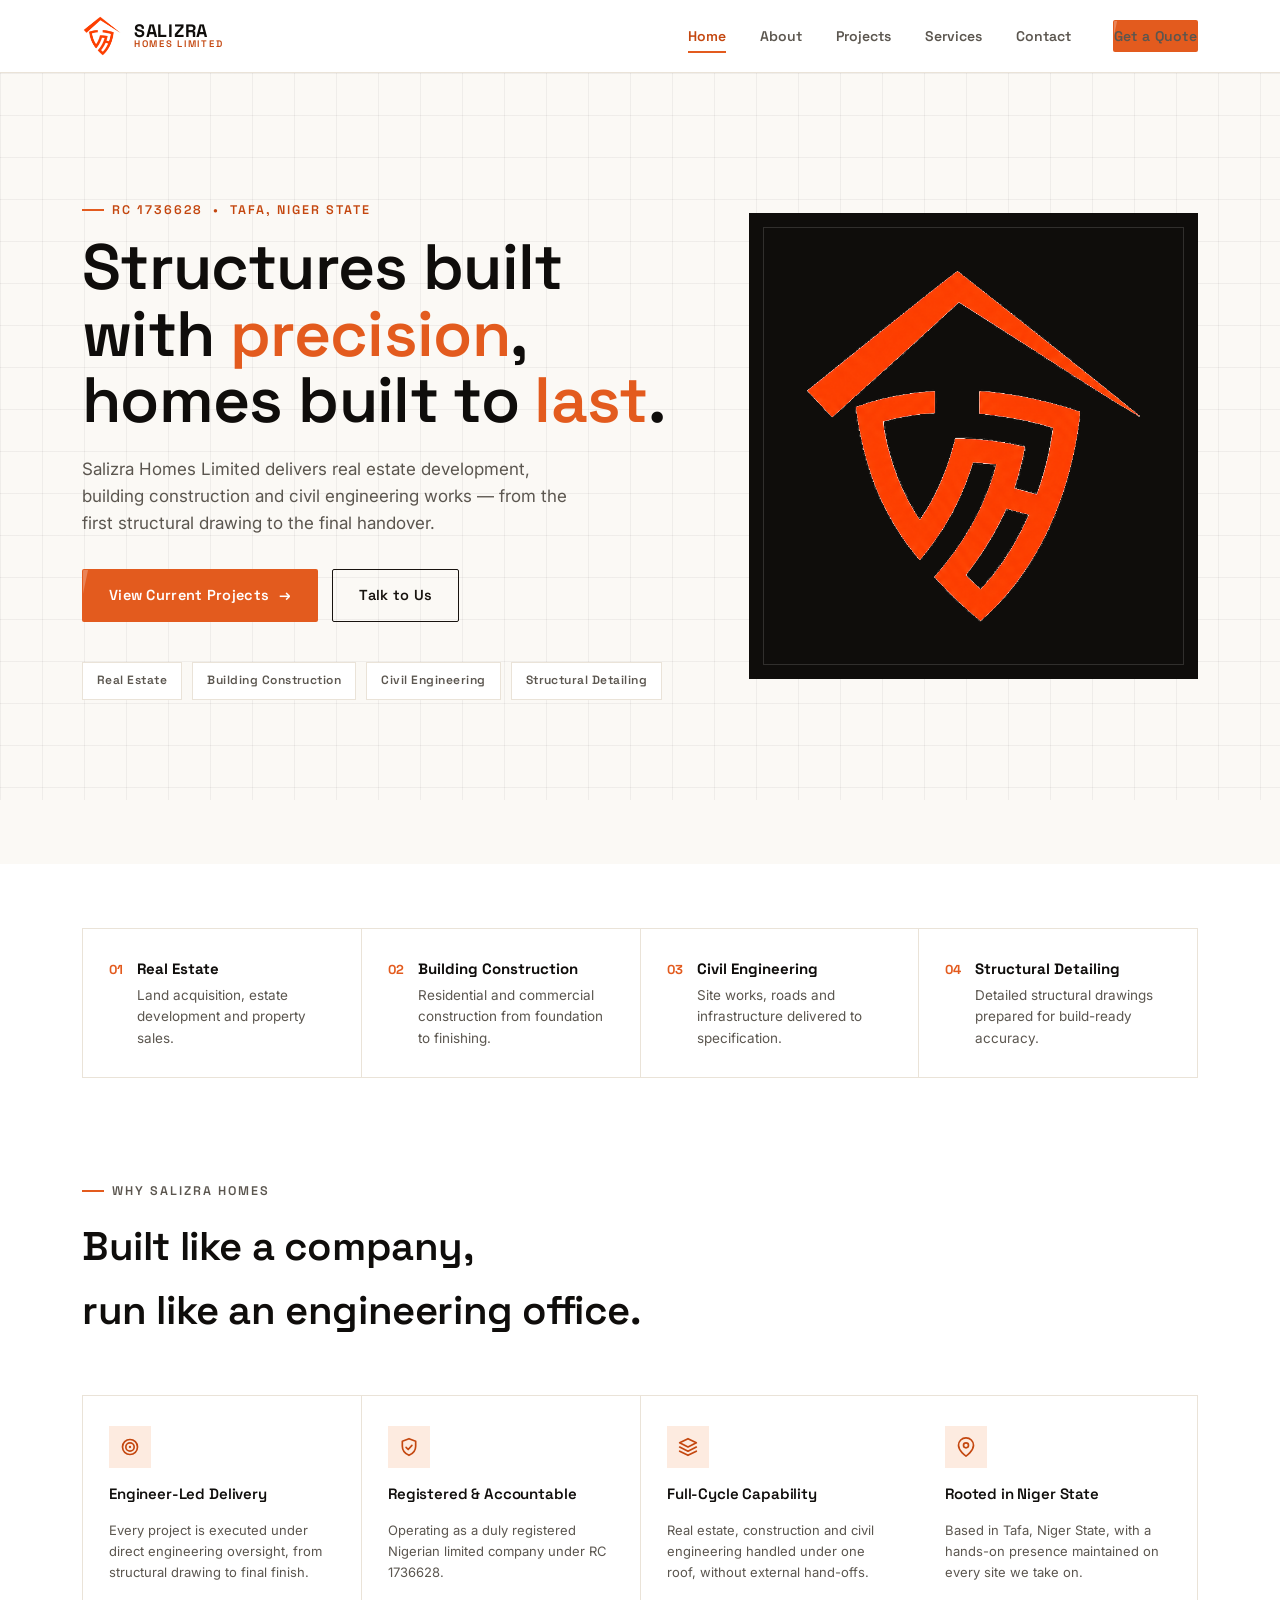
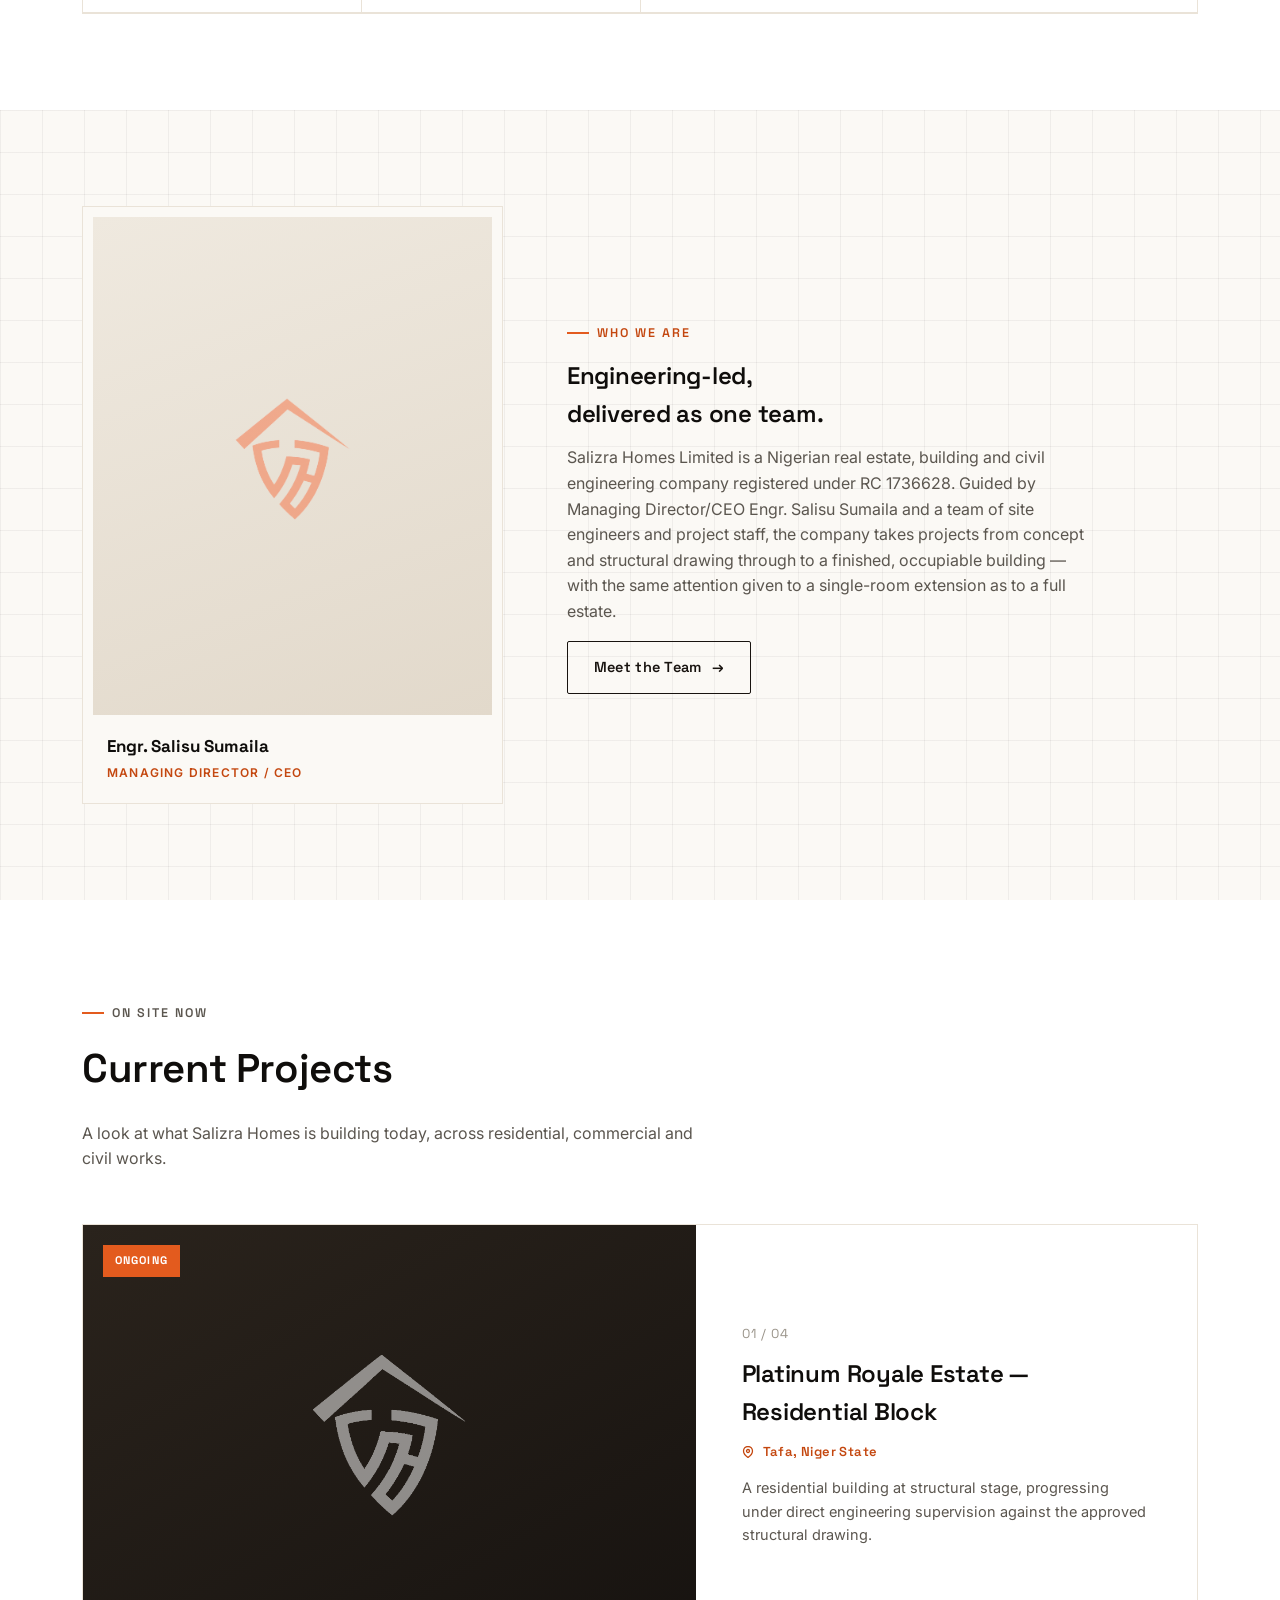
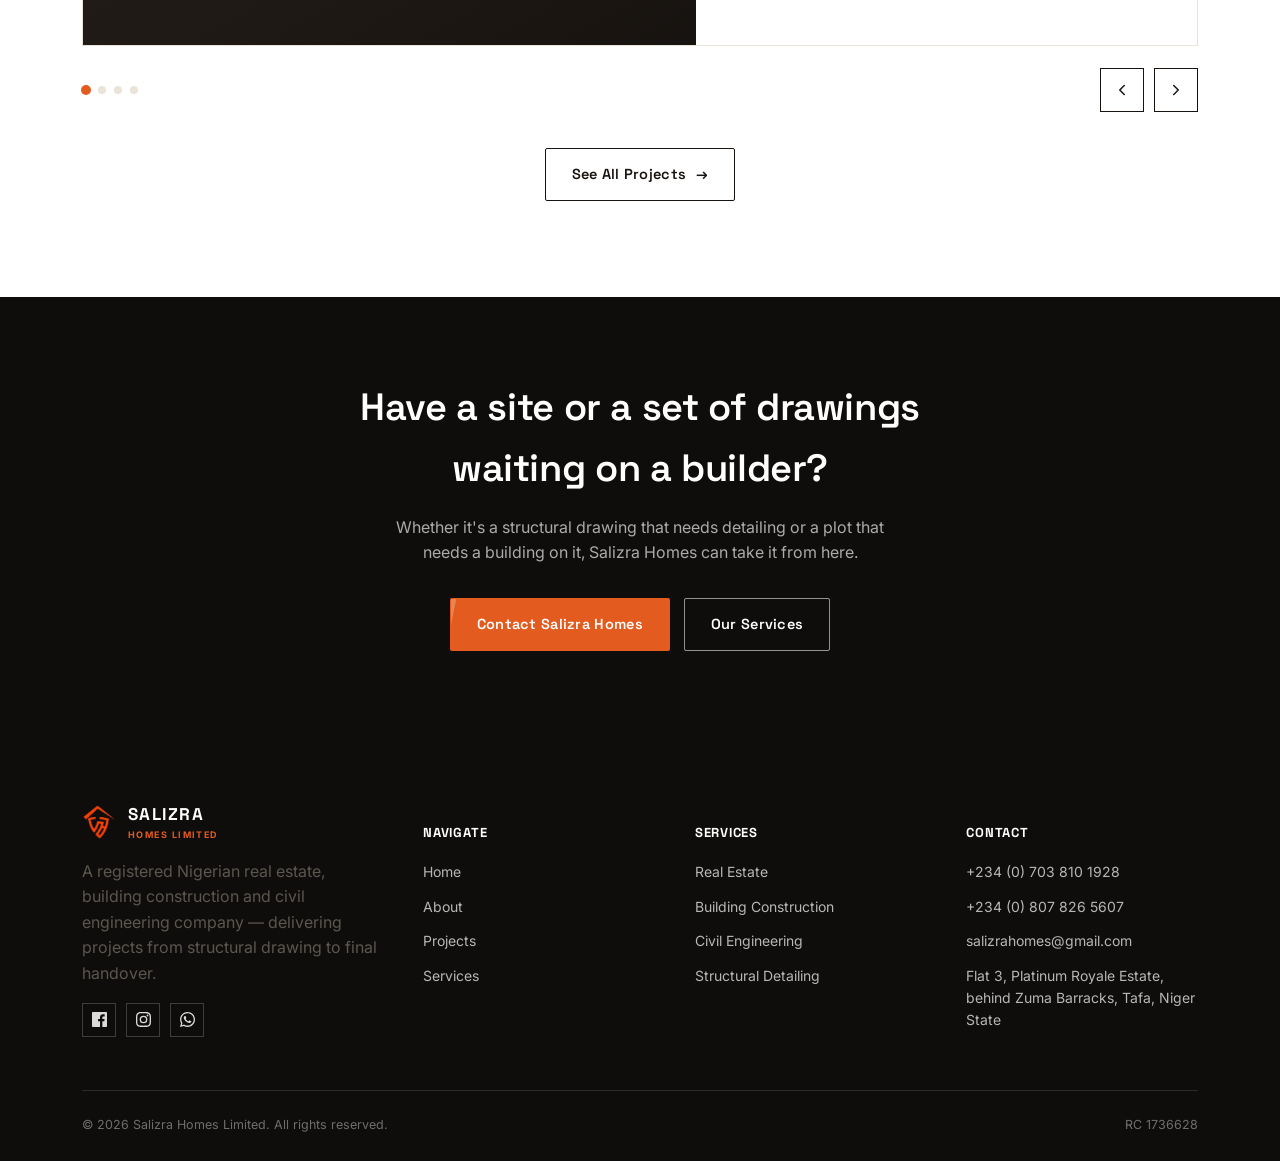
==== index.html @ 50bf7107 "Initial website commit" ====
<!DOCTYPE html>
<html lang="en">
<head>
<meta charset="UTF-8">
<meta name="viewport" content="width=device-width, initial-scale=1.0">
<title>Salizra Homes Limited — Real Estate, Building &amp; Civil Engineering</title>
<meta name="description" content="Salizra Homes Limited (RC 1736628) — Real estate development, building construction, civil engineering works and structural detailing based in Niger State, Nigeria.">
<link rel="preconnect" href="https://fonts.googleapis.com">
<link href="https://fonts.googleapis.com/css2?family=Space+Grotesk:wght@500;600;700&family=Inter:wght@400;500;600&display=swap" rel="stylesheet">
<link rel="stylesheet" href="css/style.css">
<link rel="icon" type="image/png" sizes="32x32" href="images/logo/favicon-32.png">
<link rel="icon" type="image/png" sizes="16x16" href="images/logo/favicon-16.png">
<link rel="apple-touch-icon" sizes="180x180" href="images/logo/favicon-180.png">
<link rel="icon" type="image/png" sizes="192x192" href="images/logo/favicon-192.png">
<link rel="shortcut icon" href="favicon.ico">
<link rel="stylesheet" href="css/enhance.css">
</head>
<body>
<!-- ============ PRELOADER ============ -->
<div class="preloader" id="preloader" role="status" aria-label="Loading Salizra Homes Limited">
  <div class="preloader-inner">
    <div class="preloader-shield">
      <img class="preloader-base" src="images/logo/salizra-icon-white.png" alt="">
      <div class="preloader-sweep"></div>
      <div class="preloader-sweep preloader-sweep-2"></div>
    </div>
    <div class="preloader-word">SALIZRA<span>HOMES LIMITED</span></div>
    <div class="preloader-bar"><div class="preloader-bar-fill"></div></div>
  </div>
</div>

<!-- ============ HEADER ============ -->
<header class="site-header">
  <nav class="nav">
    <a href="index.html" class="brand">
      <img src="images/logo/salizra-icon.png" alt="Salizra Homes Limited" class="brand-mark">
      <span class="brand-word"><b>SALIZRA</b><span>Homes Limited</span></span>
    </a>
    <button class="nav-toggle" aria-label="Toggle menu" onclick="document.querySelector('.nav-links').classList.toggle('open'); this.classList.toggle('open');"><span></span></button>
    <ul class="nav-links">
      <li><a href="index.html" class="active">Home</a></li>
      <li><a href="about.html">About</a></li>
      <li><a href="projects.html">Projects</a></li>
      <li><a href="services.html">Services</a></li>
      <li><a href="contact.html">Contact</a></li>
      <li class="nav-cta"><a href="contact.html" class="btn btn-primary">Get a Quote</a></li>
    </ul>
  </nav>
</header>

<!-- ============ HERO ============ -->
<section class="hero blueprint">
  <div class="container hero-grid">
    <div class="reveal">
      <p class="eyebrow">RC 1736628 &nbsp;&bull;&nbsp; Tafa, Niger State</p>
      <h1>Structures built<br>with <em>precision</em>,<br>homes built to <em>last</em>.</h1>
      <p class="hero-lede">Salizra Homes Limited delivers real estate development, building construction and civil engineering works — from the first structural drawing to the final handover.</p>
      <div class="hero-actions">
        <a href="projects.html" class="btn btn-primary">View Current Projects <span class="btn-arrow">&rarr;</span></a>
        <a href="contact.html" class="btn btn-outline">Talk to Us</a>
      </div>
      <div class="hero-tags">
        <span class="tag">Real Estate</span>
        <span class="tag">Building Construction</span>
        <span class="tag">Civil Engineering</span>
        <span class="tag">Structural Detailing</span>
      </div>
    </div>
    <div class="hero-mark-wrap reveal">
      <div class="hero-mark-plate">
        <img src="images/logo/salizra-icon.png" alt="Salizra Homes Limited" class="hero-mark">
      </div>
    </div>
  </div>
</section>

<div class="section-divider"><div class="chevron-divider"></div></div>

<!-- ============ SERVICE PILLS ============ -->
<section class="section" style="padding-top:64px;">
  <div class="container">
    <div class="pill-strip">
      <div class="pill">
        <span class="pill-index">01</span>
        <div class="pill-body">
          <b>Real Estate</b>
          <p>Land acquisition, estate development and property sales.</p>
        </div>
      </div>
      <div class="pill">
        <span class="pill-index">02</span>
        <div class="pill-body">
          <b>Building Construction</b>
          <p>Residential and commercial construction from foundation to finishing.</p>
        </div>
      </div>
      <div class="pill">
        <span class="pill-index">03</span>
        <div class="pill-body">
          <b>Civil Engineering</b>
          <p>Site works, roads and infrastructure delivered to specification.</p>
        </div>
      </div>
      <div class="pill">
        <span class="pill-index">04</span>
        <div class="pill-body">
          <b>Structural Detailing</b>
          <p>Detailed structural drawings prepared for build-ready accuracy.</p>
        </div>
      </div>
    </div>
  </div>
</section>

<section class="section" style="padding-top:0;">
  <div class="container">
    <div class="section-head">
      <p class="eyebrow">Why Salizra Homes</p>
      <h2>Built like a company,<br>run like an engineering office.</h2>
    </div>
    <div class="diff-band">
      <div class="diff-item reveal">
        <div class="diff-icon"><svg viewBox="0 0 24 24" fill="none" stroke="currentColor" stroke-width="2" stroke-linecap="round" stroke-linejoin="round"><circle cx="12" cy="12" r="9"/><circle cx="12" cy="12" r="5"/><circle cx="12" cy="12" r="1.4" fill="currentColor" stroke="none"/></svg></div>
        <h4>Engineer-Led Delivery</h4>
        <p>Every project is executed under direct engineering oversight, from structural drawing to final finish.</p>
      </div>
      <div class="diff-item reveal">
        <div class="diff-icon"><svg viewBox="0 0 24 24" fill="none" stroke="currentColor" stroke-width="2" stroke-linecap="round" stroke-linejoin="round"><path d="M12 2 4 5v6c0 5 3.5 9 8 11 4.5-2 8-6 8-11V5l-8-3z"/><path d="M8.5 12.5l2.5 2.5 4.5-5"/></svg></div>
        <h4>Registered &amp; Accountable</h4>
        <p>Operating as a duly registered Nigerian limited company under RC 1736628.</p>
      </div>
      <div class="diff-item reveal">
        <div class="diff-icon"><svg viewBox="0 0 24 24" fill="none" stroke="currentColor" stroke-width="2" stroke-linecap="round" stroke-linejoin="round"><path d="M12 2 2 7l10 5 10-5-10-5z"/><path d="M2 17l10 5 10-5"/><path d="M2 12l10 5 10-5"/></svg></div>
        <h4>Full-Cycle Capability</h4>
        <p>Real estate, construction and civil engineering handled under one roof, without external hand-offs.</p>
      </div>
      <div class="diff-item reveal">
        <div class="diff-icon"><svg viewBox="0 0 24 24" fill="none" stroke="currentColor" stroke-width="2" stroke-linecap="round" stroke-linejoin="round"><path d="M21 10c0 7-9 13-9 13s-9-6-9-13a9 9 0 0118 0z"/><circle cx="12" cy="10" r="3"/></svg></div>
        <h4>Rooted in Niger State</h4>
        <p>Based in Tafa, Niger State, with a hands-on presence maintained on every site we take on.</p>
      </div>
    </div>
  </div>
</section>

<!-- ============ ABOUT / FOUNDER TEASER ============ -->
<section class="section blueprint">
  <div class="container about-teaser">
    <div class="founder-card reveal">
      <!-- EDIT: replace the watermark icon below with a real portrait of Engr. Salisu Sumaila -->
      <div class="founder-photo">
        <img src="images/logo/salizra-icon.png" alt="" class="watermark">
      </div>
      <div class="founder-meta">
        <b>Engr. Salisu Sumaila</b>
        <span>Managing Director / CEO</span>
      </div>
    </div>
    <div class="reveal">
      <p class="eyebrow">Who We Are</p>
      <h2>Engineering-led,<br>delivered as one team.</h2>
      <p style="font-size:16px; max-width:52ch;">Salizra Homes Limited is a Nigerian real estate, building and civil engineering company registered under RC 1736628. Guided by Managing Director/CEO Engr. Salisu Sumaila and a team of site engineers and project staff, the company takes projects from concept and structural drawing through to a finished, occupiable building — with the same attention given to a single-room extension as to a full estate.</p>
      <a href="about.html" class="btn btn-outline">Meet the Team <span class="btn-arrow">&rarr;</span></a>
    </div>
  </div>
</section>

<!-- ============ CURRENT PROJECTS SLIDESHOW ============ -->
<section class="section" id="projects">
  <div class="container">
    <div class="section-head">
      <p class="eyebrow">On Site Now</p>
      <h2>Current Projects</h2>
      <p style="font-size:16px;">A look at what Salizra Homes is building today, across residential, commercial and civil works.</p>
    </div>

    <div class="slideshow" data-slideshow>
      <div class="slideshow-track-wrap">
        <div class="slideshow-track">

          <!-- EDIT: replace the watermark icon below with a real site photo -->
          <div class="slide">
            <div class="slide-media">
              <span class="slide-status">Ongoing</span>
              <img src="images/logo/salizra-icon-white.png" alt="" class="watermark">
            </div>
            <div class="slide-body">
              <span class="slide-index">01 / 04</span>
              <h3>Platinum Royale Estate — Residential Block</h3>
              <span class="slide-loc"><svg viewBox="0 0 24 24" width="12" height="12" fill="none" stroke="currentColor" stroke-width="2.6" stroke-linecap="round" stroke-linejoin="round" style="display:inline-block;vertical-align:-1px;margin-right:3px;"><path d="M21 10c0 7-9 13-9 13s-9-6-9-13a9 9 0 0118 0z"/><circle cx="12" cy="10" r="3"/></svg>Tafa, Niger State</span>
              <p class="slide-desc">A residential building at structural stage, progressing under direct engineering supervision against the approved structural drawing.</p>
            </div>
          </div>

          <!-- EDIT: replace the watermark icon below with a real site photo -->
          <div class="slide">
            <div class="slide-media">
              <span class="slide-status">Ongoing</span>
              <img src="images/logo/salizra-icon-white.png" alt="" class="watermark">
            </div>
            <div class="slide-body">
              <span class="slide-index">02 / 04</span>
              <h3>Private Duplex — Foundation to Roofing</h3>
              <span class="slide-loc"><svg viewBox="0 0 24 24" width="12" height="12" fill="none" stroke="currentColor" stroke-width="2.6" stroke-linecap="round" stroke-linejoin="round" style="display:inline-block;vertical-align:-1px;margin-right:3px;"><path d="M21 10c0 7-9 13-9 13s-9-6-9-13a9 9 0 0118 0z"/><circle cx="12" cy="10" r="3"/></svg>Niger State</span>
              <p class="slide-desc">A private client duplex currently under construction, from foundation through to roofing level.</p>
            </div>
          </div>

          <!-- EDIT: replace the watermark icon below with a real site photo -->
          <div class="slide">
            <div class="slide-media">
              <span class="slide-status completed">Completed</span>
              <img src="images/logo/salizra-icon-white.png" alt="" class="watermark">
            </div>
            <div class="slide-body">
              <span class="slide-index">03 / 04</span>
              <h3>Boundary Fence &amp; Site Works</h3>
              <span class="slide-loc"><svg viewBox="0 0 24 24" width="12" height="12" fill="none" stroke="currentColor" stroke-width="2.6" stroke-linecap="round" stroke-linejoin="round" style="display:inline-block;vertical-align:-1px;margin-right:3px;"><path d="M21 10c0 7-9 13-9 13s-9-6-9-13a9 9 0 0118 0z"/><circle cx="12" cy="10" r="3"/></svg>Tafa, Niger State</span>
              <p class="slide-desc">Boundary fencing and site levelling works completed and handed over to the client.</p>
            </div>
          </div>

          <!-- EDIT: replace the watermark icon below with a real site photo -->
          <div class="slide">
            <div class="slide-media">
              <span class="slide-status">Ongoing</span>
              <img src="images/logo/salizra-icon-white.png" alt="" class="watermark">
            </div>
            <div class="slide-body">
              <span class="slide-index">04 / 04</span>
              <h3>Commercial Shop Complex</h3>
              <span class="slide-loc"><svg viewBox="0 0 24 24" width="12" height="12" fill="none" stroke="currentColor" stroke-width="2.6" stroke-linecap="round" stroke-linejoin="round" style="display:inline-block;vertical-align:-1px;margin-right:3px;"><path d="M21 10c0 7-9 13-9 13s-9-6-9-13a9 9 0 0118 0z"/><circle cx="12" cy="10" r="3"/></svg>Niger State</span>
              <p class="slide-desc">A small commercial complex currently at block-work stage, built to specification for retail use.</p>
            </div>
          </div>

        </div>
      </div>
      <div class="slideshow-controls">
        <div class="slideshow-dots" data-dots></div>
        <div class="slideshow-arrows">
          <button class="arrow-btn" data-prev aria-label="Previous project">
            <svg width="18" height="18" viewBox="0 0 24 24" fill="none"><path d="M15 18l-6-6 6-6" stroke-width="2" stroke-linecap="round" stroke-linejoin="round"/></svg>
          </button>
          <button class="arrow-btn" data-next aria-label="Next project">
            <svg width="18" height="18" viewBox="0 0 24 24" fill="none"><path d="M9 18l6-6-6-6" stroke-width="2" stroke-linecap="round" stroke-linejoin="round"/></svg>
          </button>
        </div>
      </div>
    </div>

    <div style="margin-top:36px; text-align:center;">
      <a href="projects.html" class="btn btn-outline">See All Projects <span class="btn-arrow">&rarr;</span></a>
    </div>
  </div>
</section>

<!-- ============ CTA BAND ============ -->
<section class="cta-band">
  <div class="container">
    <h2>Have a site or a set of drawings<br>waiting on a builder?</h2>
    <p>Whether it's a structural drawing that needs detailing or a plot that needs a building on it, Salizra Homes can take it from here.</p>
    <div class="cta-actions">
      <a href="contact.html" class="btn btn-primary">Contact Salizra Homes</a>
      <a href="services.html" class="btn btn-outline on-dark">Our Services</a>
    </div>
  </div>
</section>

<!-- ============ FOOTER ============ -->
<footer class="site-footer">
  <div class="container">
    <div class="footer-grid">
      <div>
        <div class="footer-brand">
          <img src="images/logo/salizra-icon.png" alt="Salizra Homes Limited" width="34" height="34">
          <span><b>SALIZRA</b><span>Homes Limited</span></span>
        </div>
        <p>A registered Nigerian real estate, building construction and civil engineering company &mdash; delivering projects from structural drawing to final handover.</p>
        <div class="footer-social">
          <a href="#" aria-label="Facebook" target="_blank" rel="noopener"><svg viewBox="0 0 24 24" xmlns="http://www.w3.org/2000/svg" aria-hidden="true"><path d="M22.675 0h-21.35C.595 0 0 .593 0 1.325v21.351C0 23.407.595 24 1.325 24H12.82v-9.294H9.692v-3.622h3.128V8.413c0-3.1 1.893-4.788 4.659-4.788 1.325 0 2.463.099 2.795.143v3.24l-1.918.001c-1.504 0-1.795.715-1.795 1.763v2.313h3.587l-.467 3.622h-3.12V24h6.116C23.407 24 24 23.407 24 22.676V1.325C24 .593 23.407 0 22.675 0z"/></svg></a>
          <a href="#" aria-label="Instagram" target="_blank" rel="noopener"><svg viewBox="0 0 24 24" xmlns="http://www.w3.org/2000/svg" aria-hidden="true"><path d="M12 0C8.74 0 8.333.015 7.053.072 5.775.132 4.905.333 4.14.63c-.789.306-1.459.717-2.126 1.384S.935 3.35.63 4.14C.333 4.905.131 5.775.072 7.053.012 8.333 0 8.74 0 12s.015 3.667.072 4.947c.06 1.277.261 2.148.558 2.913.306.788.717 1.459 1.384 2.126.667.666 1.336 1.079 2.126 1.384.766.296 1.636.499 2.913.558C8.333 23.988 8.74 24 12 24s3.667-.015 4.947-.072c1.277-.06 2.148-.262 2.913-.558.788-.306 1.459-.718 2.126-1.384.666-.667 1.079-1.335 1.384-2.126.296-.765.499-1.636.558-2.913.06-1.28.072-1.687.072-4.947s-.015-3.667-.072-4.947c-.06-1.277-.262-2.149-.558-2.913-.306-.789-.718-1.459-1.384-2.126C21.319 1.347 20.651.935 19.86.63c-.765-.297-1.636-.499-2.913-.558C15.667.012 15.26 0 12 0zm0 2.16c3.203 0 3.585.016 4.85.071 1.17.055 1.805.249 2.227.415.562.217.96.477 1.382.896.419.42.679.819.896 1.381.164.422.36 1.057.413 2.227.057 1.266.07 1.646.07 4.85s-.015 3.585-.074 4.85c-.061 1.17-.256 1.805-.421 2.227-.224.562-.479.96-.899 1.382-.419.419-.824.679-1.38.896-.42.164-1.065.36-2.235.413-1.274.057-1.649.07-4.859.07-3.211 0-3.586-.015-4.859-.074-1.171-.061-1.816-.256-2.236-.421-.569-.224-.96-.479-1.379-.899-.421-.419-.69-.824-.9-1.38-.165-.42-.359-1.065-.42-2.235-.045-1.26-.061-1.649-.061-4.844 0-3.196.016-3.586.061-4.861.061-1.17.255-1.814.42-2.234.21-.57.479-.96.9-1.381.419-.419.81-.689 1.379-.898.42-.166 1.051-.361 2.221-.421 1.275-.045 1.65-.06 4.859-.06zm0 3.678a6.162 6.162 0 106.163 6.162A6.162 6.162 0 0012 5.838zm0 10.163a4 4 0 110-8 4 4 0 010 8zm7.846-10.405a1.44 1.44 0 11-2.88 0 1.44 1.44 0 012.88 0z"/></svg></a>
          <a href="https://wa.me/2347038101928" aria-label="WhatsApp" target="_blank" rel="noopener"><svg viewBox="0 0 24 24" xmlns="http://www.w3.org/2000/svg" aria-hidden="true"><path d="M17.472 14.382c-.297-.149-1.758-.867-2.03-.967-.273-.099-.471-.148-.67.15-.197.297-.767.966-.94 1.164-.173.199-.347.223-.644.075-.297-.15-1.255-.463-2.39-1.475-.883-.788-1.48-1.761-1.653-2.059-.173-.297-.018-.458.13-.606.134-.133.298-.347.446-.52.149-.174.198-.298.298-.497.099-.198.05-.371-.025-.52-.075-.149-.669-1.612-.916-2.207-.242-.579-.487-.5-.669-.51-.173-.008-.371-.01-.57-.01-.198 0-.52.074-.792.372-.272.297-1.04 1.016-1.04 2.479 0 1.462 1.065 2.875 1.213 3.074.149.198 2.096 3.2 5.077 4.487.709.306 1.262.489 1.694.625.712.227 1.36.195 1.871.118.571-.085 1.758-.719 2.006-1.413.248-.694.248-1.289.173-1.413-.074-.124-.272-.198-.57-.347zm-5.421 7.403h-.004a9.87 9.87 0 01-5.031-1.378l-.361-.214-3.741.982.998-3.648-.235-.374a9.86 9.86 0 01-1.51-5.26c.001-5.45 4.436-9.884 9.888-9.884 2.64 0 5.122 1.03 6.988 2.898a9.825 9.825 0 012.893 6.994c-.003 5.45-4.437 9.884-9.885 9.884zM20.52 3.449C18.24 1.245 15.24 0 12.045 0 5.463 0 .073 5.389.073 12.017c0 2.117.552 4.184 1.599 5.996L0 24l6.135-1.606a11.925 11.925 0 005.905 1.502h.005c6.585 0 11.951-5.389 11.951-12.017 0-3.211-1.248-6.229-3.476-8.43z"/></svg></a>
        </div>
      </div>
      <div class="footer-col">
        <h5>Navigate</h5>
        <ul>
          <li><a href="index.html">Home</a></li>
          <li><a href="about.html">About</a></li>
          <li><a href="projects.html">Projects</a></li>
          <li><a href="services.html">Services</a></li>
        </ul>
      </div>
      <div class="footer-col">
        <h5>Services</h5>
        <ul>
          <li><a href="services.html">Real Estate</a></li>
          <li><a href="services.html">Building Construction</a></li>
          <li><a href="services.html">Civil Engineering</a></li>
          <li><a href="services.html">Structural Detailing</a></li>
        </ul>
      </div>
      <div class="footer-col">
        <h5>Contact</h5>
        <ul>
          <li><a href="tel:+2347038101928">+234 (0) 703 810 1928</a></li>
          <li><a href="tel:+2348078265607">+234 (0) 807 826 5607</a></li>
          <li><a href="mailto:salizrahomes@gmail.com">salizrahomes@gmail.com</a></li>
          <li>Flat 3, Platinum Royale Estate,<br>behind Zuma Barracks, Tafa, Niger State</li>
        </ul>
      </div>
    </div>
    <div class="footer-bottom">
      <span>&copy; <span id="year"></span> Salizra Homes Limited. All rights reserved.</span>
      <span>RC 1736628</span>
    </div>
  </div>
</footer>
<script src="js/main.js"></script>
</body>
</html>
---- css/style.css ----
/* =========================================================
   SALIZRA HOMES LIMITED — Stylesheet
   Palette: white / paper with a mild orange (drawn from the
   company logo) and near-black ink. Layout motifs are borrowed
   from technical/structural drawing: blueprint grid backdrop,
   drafting corner ticks, and a roofline chevron divider that
   echoes the logo mark.
   ========================================================= */

:root {
  --white:        #FFFFFF;
  --paper:         #FBF9F5;   /* mild off-white section background */
  --ink:           #18130F;   /* near-black warm ink */
  --ink-soft:      #5B564F;
  --ink-faint:     #9A948A;
  --orange:        #E35B1E;   /* primary brand orange, from the logo */
  --orange-deep:   #C4470F;
  --orange-tint:   #FDEBE0;   /* mild orange wash for backgrounds */
  --orange-tint-2: #FBDCC8;
  --line:          #EAE3D8;
  --black:         #0F0D0B;

  --font-display: 'Space Grotesk', 'Segoe UI', sans-serif;
  --font-body:    'Inter', 'Segoe UI', sans-serif;

  --container: 1180px;
  --radius: 2px;
}

* { box-sizing: border-box; }

html { scroll-behavior: smooth; }

body {
  margin: 0;
  font-family: var(--font-body);
  color: var(--ink);
  background: var(--white);
  -webkit-font-smoothing: antialiased;
  line-height: 1.6;
}

img { max-width: 100%; display: block; }

a { color: inherit; text-decoration: none; }

h1, h2, h3, h4 {
  font-family: var(--font-display);
  margin: 0 0 .5em;
  font-weight: 600;
  letter-spacing: -0.01em;
  color: var(--black);
}

p { margin: 0 0 1em; color: var(--ink-soft); }

.container {
  max-width: var(--container);
  margin: 0 auto;
  padding: 0 32px;
}

@media (prefers-reduced-motion: reduce) {
  * { animation-duration: .001ms !important; transition-duration: .001ms !important; scroll-behavior: auto !important; }
}

/* ---------- Eyebrow / labels ---------- */
.eyebrow {
  display: inline-flex;
  align-items: center;
  gap: 8px;
  font-family: var(--font-display);
  font-size: 12.5px;
  font-weight: 600;
  letter-spacing: .16em;
  text-transform: uppercase;
  color: var(--orange-deep);
  margin-bottom: 14px;
}
.eyebrow::before {
  content: '';
  width: 22px;
  height: 2px;
  background: var(--orange);
  display: inline-block;
}

/* ---------- Buttons ---------- */
.btn {
  display: inline-flex;
  align-items: center;
  gap: 10px;
  font-family: var(--font-display);
  font-weight: 600;
  font-size: 14.5px;
  letter-spacing: .02em;
  padding: 14px 26px;
  border: 1.5px solid transparent;
  border-radius: var(--radius);
  cursor: pointer;
  transition: transform .18s ease, background .18s ease, color .18s ease, border-color .18s ease;
}
.btn-primary {
  background: var(--orange);
  color: var(--white);
}
.btn-primary:hover { background: var(--orange-deep); transform: translateY(-2px); }
.btn-outline {
  background: transparent;
  color: var(--ink);
  border-color: var(--ink);
}
.btn-outline:hover { border-color: var(--orange); color: var(--orange-deep); transform: translateY(-2px); }
.btn-outline.on-dark { color: var(--white); border-color: rgba(255,255,255,.55); }
.btn-outline.on-dark:hover { border-color: var(--orange); color: var(--orange); }
.btn-arrow { transition: transform .18s ease; }
.btn:hover .btn-arrow { transform: translateX(3px); }

/* =========================================================
   HEADER / NAV
   ========================================================= */
.site-header {
  position: sticky;
  top: 0;
  z-index: 100;
  background: rgba(255,255,255,.92);
  backdrop-filter: blur(8px);
  border-bottom: 1px solid var(--line);
}
.nav {
  display: flex;
  align-items: center;
  justify-content: space-between;
  padding: 16px 32px;
  max-width: var(--container);
  margin: 0 auto;
}
.brand {
  display: flex;
  align-items: center;
  gap: 12px;
}
.brand-mark { width: 40px; height: 40px; flex-shrink: 0; }
.brand-word { font-family: var(--font-display); line-height: 1.05; }
.brand-word b {
  display: block;
  font-size: 18px;
  font-weight: 700;
  letter-spacing: .04em;
  color: var(--black);
}
.brand-word span {
  display: block;
  font-size: 9.5px;
  font-weight: 600;
  letter-spacing: .18em;
  color: var(--orange-deep);
  text-transform: uppercase;
}

.nav-links {
  display: flex;
  align-items: center;
  gap: 34px;
  list-style: none;
  margin: 0;
  padding: 0;
}
.nav-links a {
  font-family: var(--font-display);
  font-size: 14px;
  font-weight: 600;
  color: var(--ink-soft);
  position: relative;
  padding: 4px 0;
}
.nav-links a:hover { color: var(--ink); }
.nav-links a.active { color: var(--orange-deep); }
.nav-links a.active::after {
  content: '';
  position: absolute;
  left: 0; right: 0; bottom: -4px;
  height: 2px;
  background: var(--orange);
}
.nav-cta { margin-left: 8px; }
.nav-toggle { display: none; }

@media (max-width: 900px) {
  .nav-toggle {
    display: block;
    background: none;
    border: none;
    cursor: pointer;
    width: 26px; height: 20px;
    position: relative;
  }
  .nav-toggle span, .nav-toggle span::before, .nav-toggle span::after {
    content: '';
    position: absolute; left: 0; right: 0;
    height: 2px; background: var(--ink);
    transition: transform .2s ease, opacity .2s ease;
  }
  .nav-toggle span { top: 9px; }
  .nav-toggle span::before { top: -8px; }
  .nav-toggle span::after { top: 8px; }
  .nav-toggle.open span { background: transparent; }
  .nav-toggle.open span::before { transform: translateY(8px) rotate(45deg); }
  .nav-toggle.open span::after { transform: translateY(-8px) rotate(-45deg); }

  .nav-links {
    position: absolute;
    top: 100%; left: 0; right: 0;
    background: var(--white);
    flex-direction: column;
    align-items: flex-start;
    gap: 0;
    border-bottom: 1px solid var(--line);
    max-height: 0;
    overflow: hidden;
    transition: max-height .25s ease;
  }
  .nav-links.open { max-height: 400px; }
  .nav-links li { width: 100%; }
  .nav-links a { display: block; padding: 16px 32px; border-top: 1px solid var(--line); }
  .nav-cta { margin: 16px 32px 20px; }
}

/* =========================================================
   BLUEPRINT GRID BACKDROP (signature texture)
   ========================================================= */
.blueprint {
  position: relative;
  background-color: var(--paper);
  background-image:
    linear-gradient(90deg, rgba(24,19,15,.05) 1px, transparent 1px),
    linear-gradient(rgba(24,19,15,.05) 1px, transparent 1px);
  background-size: 42px 42px;
}
.blueprint.dark {
  background-color: var(--black);
  background-image:
    linear-gradient(90deg, rgba(255,255,255,.06) 1px, transparent 1px),
    linear-gradient(rgba(255,255,255,.06) 1px, transparent 1px);
}

/* =========================================================
   HERO
   ========================================================= */
.hero {
  position: relative;
  padding: 120px 0 100px;
  overflow: hidden;
}
.hero-grid {
  display: grid;
  grid-template-columns: 1.15fr .85fr;
  gap: 60px;
  align-items: center;
}
.hero h1 {
  font-size: clamp(38px, 5.4vw, 64px);
  line-height: 1.04;
  margin-bottom: 22px;
}
.hero h1 em {
  font-style: normal;
  color: var(--orange);
}
.hero-lede {
  font-size: 17px;
  max-width: 46ch;
  color: var(--ink-soft);
  margin-bottom: 32px;
}
.hero-actions { display: flex; gap: 14px; flex-wrap: wrap; margin-bottom: 40px; }
.hero-tags { display: flex; gap: 10px; flex-wrap: wrap; }
.tag {
  font-family: var(--font-display);
  font-size: 12px;
  font-weight: 600;
  letter-spacing: .04em;
  padding: 8px 14px;
  border: 1px solid var(--line);
  background: var(--white);
  color: var(--ink-soft);
}

.hero-mark-wrap {
  position: relative;
  display: flex;
  align-items: center;
  justify-content: center;
}
.hero-mark {
  width: min(360px, 100%);
  height: auto;
}
.hero-mark-plate {
  position: relative;
  background: var(--black);
  padding: 50px;
  display: flex;
  align-items: center;
  justify-content: center;
}
.hero-mark-plate::before {
  content: '';
  position: absolute; inset: 14px;
  border: 1px solid rgba(255,255,255,.14);
}
.corner-ticks::before, .corner-ticks::after,
.corner-ticks .tick-br, .corner-ticks .tick-bl { }

/* =========================================================
   CHEVRON DIVIDER — echoes the roofline in the logo
   ========================================================= */
.chevron-divider {
  height: 64px;
  background: var(--orange);
  clip-path: polygon(0 100%, 50% 0, 100% 100%);
  margin: 0 auto;
  max-width: 220px;
}
.section-divider {
  display: flex;
  justify-content: center;
  background: var(--paper);
}
.section-divider.on-white { background: var(--white); }

/* =========================================================
   SECTIONS (generic)
   ========================================================= */
.section { padding: 96px 0; }
.section-head {
  max-width: 640px;
  margin-bottom: 52px;
}
.section-head.center { margin-left: auto; margin-right: auto; text-align: center; }
.section-head h2 { font-size: clamp(28px, 3.4vw, 40px); }

/* =========================================================
   STAT / SERVICE PILLS STRIP
   ========================================================= */
.pill-strip {
  display: flex;
  flex-wrap: wrap;
  gap: 1px;
  background: var(--line);
  border: 1px solid var(--line);
}
.pill-strip .pill {
  flex: 1 1 200px;
  background: var(--white);
  padding: 28px 26px;
  display: flex;
  align-items: flex-start;
  gap: 14px;
}
.pill-index {
  font-family: var(--font-display);
  font-weight: 700;
  color: var(--orange);
  font-size: 13px;
  margin-top: 3px;
}
.pill-body b {
  display: block;
  font-family: var(--font-display);
  font-size: 15px;
  color: var(--black);
  margin-bottom: 4px;
}
.pill-body p { margin: 0; font-size: 13.5px; }

/* =========================================================
   ABOUT / FOUNDER TEASER
   ========================================================= */
.about-teaser {
  display: grid;
  grid-template-columns: .8fr 1.2fr;
  gap: 64px;
  align-items: center;
}
.founder-card {
  background: var(--paper);
  border: 1px solid var(--line);
  padding: 10px;
}
.founder-photo {
  aspect-ratio: 4/5;
  background: linear-gradient(160deg, #EFE9DF, #E2D9CB);
  display: flex;
  align-items: center;
  justify-content: center;
  color: var(--ink-faint);
  font-family: var(--font-display);
  font-size: 13px;
  letter-spacing: .06em;
  text-align: center;
  padding: 24px;
  position: relative;
  overflow: hidden;
}
.founder-photo svg, .founder-photo img.watermark { width: 34%; opacity: .35; margin-bottom: 14px; }
.founder-meta { padding: 18px 14px 10px; }
.founder-meta b {
  display: block;
  font-family: var(--font-display);
  font-size: 17px;
  color: var(--black);
}
.founder-meta span {
  display: block;
  font-size: 12px;
  letter-spacing: .1em;
  text-transform: uppercase;
  color: var(--orange-deep);
  font-weight: 600;
  margin-top: 3px;
}

/* =========================================================
   SLIDESHOW / CAROUSEL — Current Projects
   ========================================================= */
.slideshow {
  position: relative;
}
.slideshow-track-wrap {
  overflow: hidden;
  border: 1px solid var(--line);
}
.slideshow-track {
  display: flex;
  transition: transform .55s cubic-bezier(.65,0,.35,1);
}
.slide {
  flex: 0 0 100%;
  display: grid;
  grid-template-columns: 1.1fr .9fr;
  background: var(--white);
  min-height: 420px;
}
.slide-media {
  position: relative;
  background: linear-gradient(150deg,#2A231C,#171310);
  display: flex;
  align-items: center;
  justify-content: center;
  padding: 40px;
}
.slide-media svg, .slide-media img.watermark { width: 30%; opacity: .5; }
.slide-status {
  position: absolute;
  top: 20px; left: 20px;
  font-family: var(--font-display);
  font-size: 11px;
  font-weight: 700;
  letter-spacing: .1em;
  text-transform: uppercase;
  padding: 7px 12px;
  background: var(--orange);
  color: var(--white);
}
.slide-status.completed { background: var(--ink); }
.slide-body {
  padding: 44px 46px;
  display: flex;
  flex-direction: column;
  justify-content: center;
}
.slide-index {
  font-family: var(--font-display);
  color: var(--ink-faint);
  font-size: 13px;
  margin-bottom: 10px;
  letter-spacing: .08em;
}
.slide-body h3 { font-size: 24px; margin-bottom: 10px; }
.slide-loc {
  font-size: 13px;
  color: var(--orange-deep);
  font-weight: 600;
  font-family: var(--font-display);
  letter-spacing: .03em;
  margin-bottom: 14px;
  display: flex; align-items: center; gap: 6px;
}
.slide-desc { font-size: 14.5px; margin-bottom: 0; }

.slideshow-controls {
  display: flex;
  align-items: center;
  justify-content: space-between;
  margin-top: 22px;
}
.slideshow-arrows { display: flex; gap: 10px; }
.arrow-btn {
  width: 44px; height: 44px;
  border: 1.5px solid var(--ink);
  background: var(--white);
  display: flex; align-items: center; justify-content: center;
  cursor: pointer;
  transition: background .18s ease, border-color .18s ease;
}
.arrow-btn:hover { background: var(--ink); border-color: var(--ink); }
.arrow-btn:hover svg { stroke: var(--white); }
.arrow-btn svg { stroke: var(--ink); transition: stroke .18s ease; }

.slideshow-dots { display: flex; gap: 8px; }
.dot {
  width: 8px; height: 8px;
  border-radius: 50%;
  background: var(--line);
  border: none;
  cursor: pointer;
  padding: 0;
  transition: background .2s ease, transform .2s ease;
}
.dot.active { background: var(--orange); transform: scale(1.25); }

@media (max-width: 760px) {
  .slide { grid-template-columns: 1fr; min-height: 0; }
  .slide-media { min-height: 220px; }
  .slide-body { padding: 32px 26px; }
}

/* =========================================================
   PROJECT GRID (Projects page)
   ========================================================= */
.filter-tabs {
  display: flex;
  gap: 10px;
  margin-bottom: 40px;
  flex-wrap: wrap;
}
.filter-tab {
  font-family: var(--font-display);
  font-size: 13px;
  font-weight: 600;
  letter-spacing: .03em;
  padding: 10px 18px;
  border: 1.5px solid var(--line);
  background: var(--white);
  cursor: pointer;
  color: var(--ink-soft);
  transition: all .18s ease;
}
.filter-tab:hover { border-color: var(--orange); color: var(--orange-deep); }
.filter-tab.active { background: var(--ink); border-color: var(--ink); color: var(--white); }

.project-grid {
  display: grid;
  grid-template-columns: repeat(3, 1fr);
  gap: 1px;
  background: var(--line);
  border: 1px solid var(--line);
}
.project-card {
  background: var(--white);
  position: relative;
  padding: 26px;
  transition: transform .2s ease;
}
.project-card.hidden { display: none; }
.project-thumb {
  position: relative;
  aspect-ratio: 4/3;
  background: linear-gradient(155deg,#2A231C,#171310);
  margin-bottom: 20px;
  display: flex; align-items: center; justify-content: center;
}
.project-thumb svg, .project-thumb img.watermark { width: 26%; opacity: .45; }
.corner-tick {
  position: absolute;
  width: 14px; height: 14px;
  border-color: var(--orange);
}
.corner-tick.tl { top: 8px; left: 8px; border-top: 2px solid; border-left: 2px solid; }
.corner-tick.br { bottom: 8px; right: 8px; border-bottom: 2px solid; border-right: 2px solid; }

.project-tag {
  position: absolute; top: 16px; left: 16px;
  font-family: var(--font-display);
  font-size: 10.5px;
  font-weight: 700;
  letter-spacing: .08em;
  text-transform: uppercase;
  padding: 6px 10px;
  background: var(--orange);
  color: var(--white);
}
.project-tag.completed { background: var(--ink); }
.project-card h3 { font-size: 18px; margin-bottom: 6px; }
.project-card .p-loc {
  font-size: 12.5px;
  font-family: var(--font-display);
  font-weight: 600;
  color: var(--orange-deep);
  letter-spacing: .03em;
  margin-bottom: 10px;
}
.project-card p { font-size: 14px; margin-bottom: 0; }

@media (max-width: 900px) {
  .project-grid { grid-template-columns: repeat(2, 1fr); }
}
@media (max-width: 620px) {
  .project-grid { grid-template-columns: 1fr; }
}

/* =========================================================
   SERVICES
   ========================================================= */
.services-grid {
  display: grid;
  grid-template-columns: repeat(2, 1fr);
  gap: 1px;
  background: var(--line);
  border: 1px solid var(--line);
}
.service-card {
  background: var(--white);
  padding: 44px;
}
.service-num {
  font-family: var(--font-display);
  color: var(--orange);
  font-weight: 700;
  font-size: 13px;
  letter-spacing: .06em;
  margin-bottom: 18px;
}
.service-card h3 { font-size: 21px; margin-bottom: 12px; }
.service-list {
  margin: 18px 0 0;
  padding: 0;
  list-style: none;
}
.service-list li {
  font-size: 13.5px;
  color: var(--ink-soft);
  padding: 8px 0;
  border-top: 1px solid var(--line);
  display: flex;
  align-items: center;
  gap: 10px;
}
.service-list li::before {
  content: '';
  width: 6px; height: 6px;
  background: var(--orange);
  flex-shrink: 0;
}
@media (max-width: 760px) { .services-grid { grid-template-columns: 1fr; } .service-card { padding: 32px 26px; } }

/* =========================================================
   VALUES GRID (About page)
   ========================================================= */
.values-grid {
  display: grid;
  grid-template-columns: repeat(4, 1fr);
  gap: 30px;
}
.value-item { border-top: 2px solid var(--orange); padding-top: 16px; }
.value-item h4 { font-size: 15.5px; margin-bottom: 8px; }
.value-item p { font-size: 13.5px; margin: 0; }
@media (max-width: 900px) { .values-grid { grid-template-columns: repeat(2, 1fr); } }
@media (max-width: 560px) { .values-grid { grid-template-columns: 1fr; } }

/* =========================================================
   TIMELINE / STORY (About)
   ========================================================= */
.story-layout {
  display: grid;
  grid-template-columns: 1fr 1fr;
  gap: 70px;
  align-items: start;
}
.story-figure {
  background: var(--black);
  aspect-ratio: 1/1;
  display: flex; align-items: center; justify-content: center;
  position: relative;
}
.story-figure svg, .story-figure img.watermark { width: 42%; opacity: .55; }
@media (max-width: 860px) { .story-layout { grid-template-columns: 1fr; gap: 40px; } }

/* =========================================================
   CONTACT
   ========================================================= */
.contact-layout {
  display: grid;
  grid-template-columns: .9fr 1.1fr;
  gap: 1px;
  background: var(--line);
  border: 1px solid var(--line);
}
.contact-info, .contact-form-wrap { background: var(--white); padding: 48px; }
.contact-row {
  display: flex;
  gap: 16px;
  padding: 18px 0;
  border-top: 1px solid var(--line);
}
.contact-row:first-of-type { border-top: none; }
.contact-row .ci-icon {
  width: 36px; height: 36px;
  background: var(--orange-tint);
  color: var(--orange-deep);
  display: flex; align-items: center; justify-content: center;
  flex-shrink: 0;
}
.contact-row b { display: block; font-family: var(--font-display); font-size: 14px; color: var(--black); margin-bottom: 3px; }
.contact-row span, .contact-row a { font-size: 14px; color: var(--ink-soft); }

.form-field { margin-bottom: 18px; }
.form-field label {
  display: block;
  font-family: var(--font-display);
  font-size: 12.5px;
  font-weight: 600;
  letter-spacing: .04em;
  text-transform: uppercase;
  margin-bottom: 8px;
  color: var(--ink-soft);
}
.form-field input, .form-field textarea {
  width: 100%;
  border: 1.5px solid var(--line);
  background: var(--paper);
  padding: 13px 14px;
  font-family: var(--font-body);
  font-size: 14.5px;
  color: var(--ink);
  resize: vertical;
  transition: border-color .18s ease;
}
.form-field input:focus, .form-field textarea:focus {
  outline: none;
  border-color: var(--orange);
}
.form-row-2 { display: grid; grid-template-columns: 1fr 1fr; gap: 16px; }
@media (max-width: 860px) { .contact-layout { grid-template-columns: 1fr; } .contact-info, .contact-form-wrap { padding: 36px 26px; } .form-row-2 { grid-template-columns: 1fr; } }

.map-plate {
  margin-top: 26px;
  aspect-ratio: 16/9;
  background: var(--paper);
  border: 1px dashed var(--line);
  display: flex; align-items: center; justify-content: center;
  color: var(--ink-faint);
  font-family: var(--font-display);
  font-size: 12.5px;
  text-align: center;
  padding: 20px;
}

/* =========================================================
   CTA BAND
   ========================================================= */
.cta-band {
  background: var(--black);
  color: var(--white);
  padding: 80px 0;
  text-align: center;
}
.cta-band h2 { color: var(--white); font-size: clamp(26px,3.6vw,38px); margin-bottom: 16px; }
.cta-band p { color: rgba(255,255,255,.65); max-width: 50ch; margin: 0 auto 32px; }
.cta-actions { display: flex; gap: 14px; justify-content: center; flex-wrap: wrap; }

/* =========================================================
   PAGE HERO (interior pages)
   ========================================================= */
.page-hero {
  padding: 70px 0 60px;
}
.page-hero h1 { font-size: clamp(32px, 4.6vw, 48px); }
.page-hero .breadcrumb {
  font-family: var(--font-display);
  font-size: 12.5px;
  letter-spacing: .06em;
  text-transform: uppercase;
  color: var(--ink-faint);
  margin-bottom: 16px;
}
.page-hero .breadcrumb .orange { color: var(--orange-deep); }

/* =========================================================
   FOOTER
   ========================================================= */
.site-footer {
  background: var(--black);
  color: rgba(255,255,255,.7);
  padding: 70px 0 26px;
}
.footer-grid {
  display: grid;
  grid-template-columns: 1.3fr 1fr 1fr 1fr;
  gap: 40px;
  padding-bottom: 46px;
  border-bottom: 1px solid rgba(255,255,255,.12);
}
.footer-brand { display: flex; gap: 12px; align-items: center; margin-bottom: 16px; }
.footer-brand b { font-family: var(--font-display); color: var(--white); font-size: 17px; }
.footer-brand span { display: block; font-size: 9px; letter-spacing: .16em; color: var(--orange); text-transform: uppercase; font-weight: 700;}
.footer-col h5 {
  font-family: var(--font-display);
  color: var(--white);
  font-size: 13px;
  letter-spacing: .06em;
  text-transform: uppercase;
  margin-bottom: 18px;
}
.footer-col ul { list-style: none; padding: 0; margin: 0; }
.footer-col li { margin-bottom: 12px; font-size: 14px; }
.footer-col a:hover { color: var(--orange); }
.footer-col p { color: rgba(255,255,255,.55); font-size: 14px; margin-bottom: 1em;}
.footer-social { display: flex; gap: 10px; margin-top: 6px; }
.footer-social a {
  width: 34px; height: 34px;
  border: 1px solid rgba(255,255,255,.2);
  display: flex; align-items: center; justify-content: center;
  transition: border-color .18s ease, background .18s ease;
}
.footer-social a:hover { border-color: var(--orange); background: var(--orange); }
.footer-bottom {
  display: flex;
  justify-content: space-between;
  align-items: center;
  padding-top: 24px;
  font-size: 12.5px;
  color: rgba(255,255,255,.4);
  flex-wrap: wrap;
  gap: 10px;
}
@media (max-width: 860px) {
  .footer-grid { grid-template-columns: 1fr 1fr; }
}
@media (max-width: 560px) {
  .footer-grid { grid-template-columns: 1fr; }
}

/* Utility reveal-on-scroll */
.reveal { opacity: 0; transform: translateY(18px); transition: opacity .6s ease, transform .6s ease; }
.reveal.in { opacity: 1; transform: translateY(0); }
---- css/enhance.css ----
/* =========================================================
   SALIZRA HOMES LIMITED — Enhancement Stylesheet
   Loaded after style.css. Contains: animated preloader, real
   logo image handling, corporate differentiators band, the
   Leadership & Team grid (About), the redesigned Projects
   page (stats / featured spotlight / progress cards), real
   social icons, and site-wide micro hover-interactions.
   ========================================================= */

:root {
  --shadow-sm: 0 2px 10px rgba(15,13,11,.05);
  --shadow-md: 0 14px 34px rgba(15,13,11,.10);
  --shadow-lg: 0 28px 60px rgba(15,13,11,.16);
  --ease-smooth: cubic-bezier(.22,1,.36,1);
}

/* =========================================================
   PRELOADER — animated shield with a moving light sweep,
   built from the real logo mark (masked, not redrawn).
   ========================================================= */
body.preloading { overflow: hidden; height: 100vh; }

.preloader {
  position: fixed;
  inset: 0;
  z-index: 9999;
  background: radial-gradient(120% 120% at 50% 30%, #1a1611 0%, var(--black) 62%);
  display: flex;
  align-items: center;
  justify-content: center;
  transition: opacity .65s var(--ease-smooth), visibility .65s var(--ease-smooth);
}
.preloader::before {
  content: '';
  position: absolute; inset: 0;
  background-image:
    linear-gradient(90deg, rgba(255,255,255,.035) 1px, transparent 1px),
    linear-gradient(rgba(255,255,255,.035) 1px, transparent 1px);
  background-size: 46px 46px;
  mask-image: radial-gradient(circle at 50% 45%, #000 0%, transparent 70%);
  -webkit-mask-image: radial-gradient(circle at 50% 45%, #000 0%, transparent 70%);
}
.preloader.is-hidden { opacity: 0; visibility: hidden; pointer-events: none; }

.preloader-inner {
  position: relative;
  display: flex;
  flex-direction: column;
  align-items: center;
  gap: 26px;
}

.preloader-shield {
  position: relative;
  width: 128px;
  height: 134px;
  filter: drop-shadow(0 0 22px rgba(227,91,30,.5)) drop-shadow(0 0 46px rgba(227,91,30,.18));
  animation: shieldBreathe 2.6s ease-in-out infinite;
}
@keyframes shieldBreathe {
  0%, 100% { transform: scale(1); }
  50%      { transform: scale(1.035); }
}
.preloader-base,
.preloader-sweep,
.preloader-sweep-2,
.preloader-outline {
  position: absolute;
  inset: 0;
  width: 100%;
  height: 100%;
  object-fit: contain;
}
.preloader-base { opacity: .22; }

.preloader-sweep,
.preloader-sweep-2 {
  -webkit-mask-image: url('../images/logo/salizra-icon-white.png');
  mask-image: url('../images/logo/salizra-icon-white.png');
  -webkit-mask-size: contain; mask-size: contain;
  -webkit-mask-repeat: no-repeat; mask-repeat: no-repeat;
  -webkit-mask-position: center; mask-position: center;
}
.preloader-sweep {
  background: linear-gradient(115deg,
    transparent 28%,
    rgba(255,255,255,.55) 42%,
    #FFB98A 48%,
    var(--orange) 51%,
    #FFB98A 54%,
    rgba(255,255,255,.55) 60%,
    transparent 74%);
  background-size: 300% 300%;
  animation: sweepMove 2.3s ease-in-out infinite;
}
.preloader-sweep-2 {
  opacity: .55;
  background: linear-gradient(115deg, transparent 42%, #FFD9BE 50%, transparent 58%);
  background-size: 420% 420%;
  animation: sweepMove 3.4s ease-in-out infinite;
  animation-delay: -1.1s;
}
@keyframes sweepMove {
  0%   { background-position: 145% -45%; }
  100% { background-position: -45% 145%; }
}

.preloader-word {
  font-family: var(--font-display);
  color: var(--white);
  font-size: 13px;
  letter-spacing: .32em;
  font-weight: 700;
  text-align: center;
  animation: wordPulse 1.9s ease-in-out infinite;
}
.preloader-word span {
  display: block;
  font-size: 9px;
  letter-spacing: .26em;
  color: var(--orange);
  font-weight: 600;
  margin-top: 5px;
}
@keyframes wordPulse { 0%,100% { opacity: .5; } 50% { opacity: 1; } }

.preloader-bar {
  width: 150px;
  height: 2px;
  background: rgba(255,255,255,.12);
  overflow: hidden;
  border-radius: 2px;
}
.preloader-bar-fill {
  width: 36%;
  height: 100%;
  background: linear-gradient(90deg, transparent, var(--orange), transparent);
  animation: barSlide 1.15s ease-in-out infinite;
}
@keyframes barSlide {
  0%   { transform: translateX(-120%); }
  100% { transform: translateX(380%); }
}

@media (prefers-reduced-motion: reduce) {
  .preloader-sweep, .preloader-sweep-2, .preloader-word, .preloader-bar-fill, .preloader-shield {
    animation: none !important;
  }
}

/* =========================================================
   REAL LOGO — sizing for <img> replacing the old inline svg
   marks (nav / footer / hero / watermarks use the same
   classes the svgs used, so this mostly "just works", these
   rules cover the couple of spots that need extra care).
   ========================================================= */
.brand-mark, .hero-mark { object-fit: contain; }
.footer-brand img { display: block; object-fit: contain; }
.founder-photo img.watermark,
.slide-media img.watermark,
.project-thumb img.watermark,
.story-figure img.watermark { object-fit: contain; }

/* =========================================================
   DIFFERENTIATORS BAND ("Why Salizra Homes")
   ========================================================= */
.diff-band {
  display: grid;
  grid-template-columns: repeat(4, 1fr);
  gap: 1px;
  background: var(--line);
  border: 1px solid var(--line);
}
.diff-item {
  background: var(--white);
  padding: 30px 26px;
  display: flex;
  flex-direction: column;
  gap: 14px;
  transition: transform .3s var(--ease-smooth), box-shadow .3s var(--ease-smooth), background .3s ease;
  position: relative;
  z-index: 1;
}
.diff-item:hover {
  transform: translateY(-6px);
  box-shadow: var(--shadow-md);
  background: var(--white);
  z-index: 2;
}
.diff-icon {
  width: 42px; height: 42px;
  display: flex; align-items: center; justify-content: center;
  background: var(--orange-tint);
  color: var(--orange-deep);
  transition: background .3s ease, color .3s ease, transform .35s var(--ease-smooth);
}
.diff-item:hover .diff-icon {
  background: var(--orange);
  color: var(--white);
  transform: rotate(-8deg) scale(1.08);
}
.diff-icon svg { width: 20px; height: 20px; }
.diff-item h4 { font-size: 15px; margin: 0; }
.diff-item p { font-size: 13px; margin: 0; }
@media (max-width: 900px) { .diff-band { grid-template-columns: repeat(2, 1fr); } }
@media (max-width: 560px) { .diff-band { grid-template-columns: 1fr; } }

/* =========================================================
   LEADERSHIP & TEAM GRID (About page)
   ========================================================= */
.team-grid {
  display: grid;
  grid-template-columns: repeat(4, 1fr);
  gap: 26px;
}
.team-card {
  position: relative;
  overflow: hidden;
  background: var(--black);
  aspect-ratio: 3/4;
  cursor: default;
  box-shadow: var(--shadow-sm);
  transition: box-shadow .4s var(--ease-smooth), transform .4s var(--ease-smooth);
}
.team-card:hover { box-shadow: var(--shadow-lg); transform: translateY(-6px); }

.team-photo {
  position: absolute; inset: 0;
  background: linear-gradient(150deg, #2A231C, #171310);
  display: flex; align-items: center; justify-content: center;
  transition: transform .6s var(--ease-smooth);
}
.team-card:hover .team-photo { transform: scale(1.08); }
.team-photo img.watermark { width: 30%; opacity: .4; transition: opacity .4s ease; }
.team-card:hover .team-photo img.watermark { opacity: .18; }

.team-card::before {
  content: '';
  position: absolute; inset: 0;
  background: linear-gradient(0deg, rgba(15,13,11,.94) 0%, rgba(15,13,11,.55) 38%, rgba(15,13,11,0) 62%);
  z-index: 1;
  transition: background .4s ease;
}

.team-ring {
  position: absolute; inset: 10px;
  border: 1px solid rgba(255,255,255,.14);
  z-index: 1;
  opacity: 0;
  transform: scale(1.04);
  transition: opacity .4s var(--ease-smooth), transform .4s var(--ease-smooth);
}
.team-card:hover .team-ring { opacity: 1; transform: scale(1); border-color: rgba(227,91,30,.55); }

.team-meta {
  position: absolute; left: 0; right: 0; bottom: 0;
  z-index: 2;
  padding: 20px;
  transform: translateY(6px);
  transition: transform .4s var(--ease-smooth);
}
.team-card:hover .team-meta { transform: translateY(0); }
.team-meta b {
  display: block;
  font-family: var(--font-display);
  color: var(--white);
  font-size: 15.5px;
  letter-spacing: .01em;
}
.team-meta span {
  display: block;
  font-size: 11px;
  letter-spacing: .1em;
  text-transform: uppercase;
  color: var(--orange);
  font-weight: 600;
  margin-top: 4px;
}
.team-tag {
  position: absolute; top: 14px; left: 14px; z-index: 2;
  font-family: var(--font-display);
  font-size: 9.5px;
  font-weight: 700;
  letter-spacing: .08em;
  text-transform: uppercase;
  color: rgba(255,255,255,.55);
  border: 1px solid rgba(255,255,255,.25);
  padding: 5px 9px;
  opacity: 0;
  transform: translateY(-6px);
  transition: opacity .35s ease .05s, transform .35s ease .05s;
}
.team-card:hover .team-tag { opacity: 1; transform: translateY(0); }

.team-social {
  position: absolute; z-index: 2; top: 14px; right: 14px;
  display: flex; flex-direction: column; gap: 8px;
  opacity: 0;
  transform: translateX(8px);
  transition: opacity .35s ease .05s, transform .35s ease .05s;
}
.team-card:hover .team-social { opacity: 1; transform: translateX(0); }
.team-social a {
  width: 28px; height: 28px;
  display: flex; align-items: center; justify-content: center;
  background: rgba(255,255,255,.1);
  border: 1px solid rgba(255,255,255,.2);
  color: var(--white);
  transition: background .2s ease, border-color .2s ease, transform .2s ease;
}
.team-social a:hover { background: var(--orange); border-color: var(--orange); transform: scale(1.1); }
.team-social svg { width: 13px; height: 13px; }

.team-card.founder { grid-column: span 2; grid-row: span 2; }
.team-card.founder .team-meta b { font-size: 19px; }
.team-card.founder .team-photo img.watermark { width: 22%; }

@media (max-width: 980px) {
  .team-grid { grid-template-columns: repeat(2, 1fr); }
  .team-card.founder { grid-column: span 2; grid-row: span 1; aspect-ratio: 16/10; }
}
@media (max-width: 560px) {
  .team-grid { grid-template-columns: 1fr; }
  .team-card.founder { grid-column: span 1; aspect-ratio: 4/5; }
}

.team-note {
  margin-top: 22px;
  font-size: 12.5px;
  color: var(--ink-faint);
  font-family: var(--font-display);
  letter-spacing: .03em;
}

/* =========================================================
   ENHANCED HOVER — pills, values, service cards
   ========================================================= */
.pill-strip .pill {
  transition: transform .35s var(--ease-smooth), box-shadow .35s var(--ease-smooth), z-index 0s;
  position: relative;
}
.pill-strip .pill:hover {
  transform: translateY(-5px);
  box-shadow: var(--shadow-md);
  z-index: 2;
}
.pill-index { transition: transform .35s var(--ease-smooth), color .3s ease; }
.pill:hover .pill-index { transform: scale(1.15); color: var(--orange-deep); }

.value-item {
  position: relative;
  overflow: hidden;
  transition: transform .35s var(--ease-smooth), padding-left .35s var(--ease-smooth);
}
.value-item::before {
  content: '';
  position: absolute; top: -2px; left: 0;
  width: 0; height: 2px;
  background: var(--orange-deep);
  transition: width .4s var(--ease-smooth);
}
.value-item:hover::before { width: 100%; }
.value-item:hover { transform: translateY(-4px); }

.service-card {
  transition: transform .35s var(--ease-smooth), box-shadow .35s var(--ease-smooth);
  position: relative;
}
.service-card:hover {
  transform: translateY(-6px);
  box-shadow: var(--shadow-md);
  z-index: 2;
}
.service-num { transition: transform .3s var(--ease-smooth); }
.service-card:hover .service-num { transform: translateX(4px); }
.service-list li { transition: padding-left .25s ease, color .25s ease; }
.service-list li:hover { padding-left: 6px; color: var(--ink); }

.founder-card { transition: transform .4s var(--ease-smooth), box-shadow .4s var(--ease-smooth); }
.founder-card:hover { transform: translateY(-5px); box-shadow: var(--shadow-md); }
.founder-photo { overflow: hidden; }
.founder-photo img.watermark { transition: transform .5s var(--ease-smooth); }
.founder-card:hover .founder-photo img.watermark { transform: scale(1.1) rotate(-2deg); }

/* =========================================================
   PROJECTS PAGE — stats strip + featured spotlight +
   redesigned progress-aware cards
   ========================================================= */
.projects-stats {
  display: grid;
  grid-template-columns: repeat(4, 1fr);
  border: 1px solid var(--line);
  background: var(--line);
  gap: 1px;
  margin-bottom: 64px;
}
.projects-stats .stat {
  background: var(--white);
  padding: 26px 22px;
  text-align: center;
  transition: background .3s ease, transform .3s var(--ease-smooth);
}
.projects-stats .stat:hover { background: var(--black); transform: translateY(-3px); }
.projects-stats .stat b {
  display: block;
  font-family: var(--font-display);
  font-size: 26px;
  color: var(--orange-deep);
  transition: color .3s ease;
}
.projects-stats .stat:hover b { color: var(--orange); }
.projects-stats .stat span {
  display: block;
  font-size: 11.5px;
  letter-spacing: .06em;
  text-transform: uppercase;
  color: var(--ink-soft);
  margin-top: 6px;
  font-weight: 600;
  transition: color .3s ease;
}
.projects-stats .stat:hover span { color: rgba(255,255,255,.7); }
@media (max-width: 760px) { .projects-stats { grid-template-columns: repeat(2, 1fr); } }

/* ---- Featured spotlight ---- */
.spotlight {
  display: grid;
  grid-template-columns: 1.05fr .95fr;
  background: var(--black);
  position: relative;
  overflow: hidden;
  margin-bottom: 26px;
}
.spotlight-media {
  position: relative;
  background: linear-gradient(150deg, #2A231C, #171310);
  min-height: 380px;
  display: flex; align-items: center; justify-content: center;
  overflow: hidden;
}
.spotlight-media img.watermark { width: 26%; opacity: .5; transition: transform .7s var(--ease-smooth); }
.spotlight:hover .spotlight-media img.watermark { transform: scale(1.1) rotate(2deg); }
.spotlight-media::after {
  content: '';
  position: absolute; inset: 0;
  background-image:
    linear-gradient(90deg, rgba(255,255,255,.045) 1px, transparent 1px),
    linear-gradient(rgba(255,255,255,.045) 1px, transparent 1px);
  background-size: 38px 38px;
}
.spotlight-status {
  position: absolute; top: 22px; left: 22px; z-index: 2;
  font-family: var(--font-display);
  font-size: 11px; font-weight: 700; letter-spacing: .1em; text-transform: uppercase;
  padding: 8px 13px;
  background: var(--orange); color: var(--white);
}
.spotlight-body { padding: 46px 48px; display: flex; flex-direction: column; justify-content: center; }
.spotlight-body .eyebrow { color: var(--orange); }
.spotlight-body h3 { color: var(--white); font-size: 27px; margin-bottom: 12px; }
.spotlight-body .slide-loc { color: var(--orange); margin-bottom: 16px; }
.spotlight-body p { color: rgba(255,255,255,.62); font-size: 14.5px; margin-bottom: 22px; }

.progress-wrap { margin-top: 4px; }
.progress-label {
  display: flex; justify-content: space-between; align-items: center;
  font-family: var(--font-display); font-size: 11.5px; letter-spacing: .04em;
  color: rgba(255,255,255,.55); text-transform: uppercase; margin-bottom: 8px;
}
.progress-label b { color: var(--orange); font-size: 12px; }
.progress-bar { height: 6px; background: rgba(255,255,255,.1); overflow: hidden; border-radius: 3px; }
.progress-fill {
  height: 100%;
  background: linear-gradient(90deg, var(--orange-deep), var(--orange));
  border-radius: 3px;
  transform-origin: left;
  transform: scaleX(0);
  transition: transform 1.1s var(--ease-smooth);
}
.progress-bar.in-view .progress-fill { transform: scaleX(1); }

@media (max-width: 860px) {
  .spotlight { grid-template-columns: 1fr; }
  .spotlight-media { min-height: 240px; }
  .spotlight-body { padding: 34px 28px; }
}

/* ---- Redesigned project cards (v2) ---- */
.project-grid-v2 {
  display: grid;
  grid-template-columns: repeat(3, 1fr);
  gap: 28px;
}
.project-card-v2 {
  background: var(--white);
  border: 1px solid var(--line);
  transition: transform .4s var(--ease-smooth), box-shadow .4s var(--ease-smooth), border-color .4s ease;
  position: relative;
}
.project-card-v2:hover { transform: translateY(-7px); box-shadow: var(--shadow-lg); border-color: transparent; }
.project-card-v2.hidden { display: none; }

.pcv2-media {
  position: relative;
  aspect-ratio: 4/3;
  overflow: hidden;
  background: linear-gradient(155deg, #2A231C, #171310);
}
.pcv2-media img.watermark {
  position: absolute; inset: 0; margin: auto;
  width: 26%; height: 26%; opacity: .45;
  transition: transform .6s var(--ease-smooth), opacity .4s ease;
}
.project-card-v2:hover .pcv2-media img.watermark { transform: scale(1.12) rotate(-3deg); opacity: .28; }
.pcv2-media::after {
  content: '';
  position: absolute; inset: 0;
  background-image:
    linear-gradient(90deg, rgba(255,255,255,.05) 1px, transparent 1px),
    linear-gradient(rgba(255,255,255,.05) 1px, transparent 1px);
  background-size: 30px 30px;
}
.pcv2-tag {
  position: absolute; top: 14px; left: 14px; z-index: 2;
  font-family: var(--font-display); font-size: 10.5px; font-weight: 700;
  letter-spacing: .08em; text-transform: uppercase;
  padding: 6px 10px; background: var(--orange); color: var(--white);
}
.pcv2-tag.completed { background: rgba(255,255,255,.92); color: var(--black); }
.pcv2-cat {
  position: absolute; top: 14px; right: 14px; z-index: 2;
  font-family: var(--font-display); font-size: 9.5px; font-weight: 700;
  letter-spacing: .06em; text-transform: uppercase;
  padding: 6px 9px; background: rgba(0,0,0,.45); color: var(--white);
  backdrop-filter: blur(3px);
}
.pcv2-overlay {
  position: absolute; inset: 0; z-index: 3;
  background: linear-gradient(0deg, rgba(15,13,11,.92) 0%, rgba(15,13,11,.15) 68%, transparent 100%);
  opacity: 0;
  display: flex; align-items: flex-end; justify-content: center; padding-bottom: 20px;
  transition: opacity .35s ease;
}
.project-card-v2:hover .pcv2-overlay { opacity: 1; }
.pcv2-view {
  font-family: var(--font-display); font-size: 12.5px; font-weight: 700;
  color: var(--white); border: 1px solid rgba(255,255,255,.55);
  padding: 9px 18px; letter-spacing: .03em;
  transform: translateY(10px);
  transition: transform .35s var(--ease-smooth), background .2s ease, border-color .2s ease;
  display: inline-flex; align-items: center; gap: 8px;
}
.project-card-v2:hover .pcv2-view { transform: translateY(0); }
.pcv2-view:hover { background: var(--orange); border-color: var(--orange); }

.pcv2-body { padding: 22px 24px 26px; }
.pcv2-body h3 { font-size: 17.5px; margin-bottom: 6px; transition: color .25s ease; }
.project-card-v2:hover .pcv2-body h3 { color: var(--orange-deep); }
.pcv2-loc {
  font-size: 12px; font-family: var(--font-display); font-weight: 600;
  color: var(--orange-deep); letter-spacing: .03em; margin-bottom: 10px;
  display: flex; align-items: center; gap: 6px;
}
.pcv2-body p { font-size: 13.5px; margin-bottom: 14px; }

@media (max-width: 980px) { .project-grid-v2 { grid-template-columns: repeat(2, 1fr); } }
@media (max-width: 620px) { .project-grid-v2 { grid-template-columns: 1fr; } }

/* =========================================================
   REAL SOCIAL ICONS
   ========================================================= */
.footer-social a svg,
.social-row a svg { width: 15px; height: 15px; fill: currentColor; }
.footer-social a, .social-row a { color: rgba(255,255,255,.85); }

.social-row {
  display: flex;
  gap: 10px;
  margin-top: 10px;
}
.social-row a {
  width: 40px; height: 40px;
  display: flex; align-items: center; justify-content: center;
  background: var(--orange-tint);
  color: var(--orange-deep);
  border: 1px solid var(--line);
  transition: background .25s ease, color .25s ease, transform .25s var(--ease-smooth), border-color .25s ease;
}
.social-row a svg { width: 17px; height: 17px; }
.social-row a:hover {
  background: var(--orange);
  color: var(--white);
  border-color: var(--orange);
  transform: translateY(-4px) rotate(-6deg);
}

/* =========================================================
   MISC POLISH
   ========================================================= */
.section-head p, .page-hero p { color: var(--ink-soft); }

.btn { position: relative; overflow: hidden; }
.btn-primary::after {
  content: '';
  position: absolute; inset: 0;
  background: rgba(255,255,255,.25);
  transform: translateX(-100%) skewX(-12deg);
  transition: transform .5s var(--ease-smooth);
}
.btn-primary:hover::after { transform: translateX(140%) skewX(-12deg); }

.slide, .project-card, .project-card-v2, .team-card, .diff-item { will-change: transform; }

.contact-row { transition: transform .25s var(--ease-smooth); }
.contact-row:hover { transform: translateX(4px); }
.contact-row:hover .ci-icon { background: var(--orange); color: var(--white); }
.ci-icon { transition: background .25s ease, color .25s ease; }

.arrow-btn { transition: background .18s ease, border-color .18s ease, transform .25s var(--ease-smooth); }
.arrow-btn:hover { transform: translateY(-3px); }

@media (prefers-reduced-motion: reduce) {
  .team-card, .project-card-v2, .diff-item, .pill-strip .pill, .service-card, .founder-card, .projects-stats .stat {
    transition: none !important;
  }
}
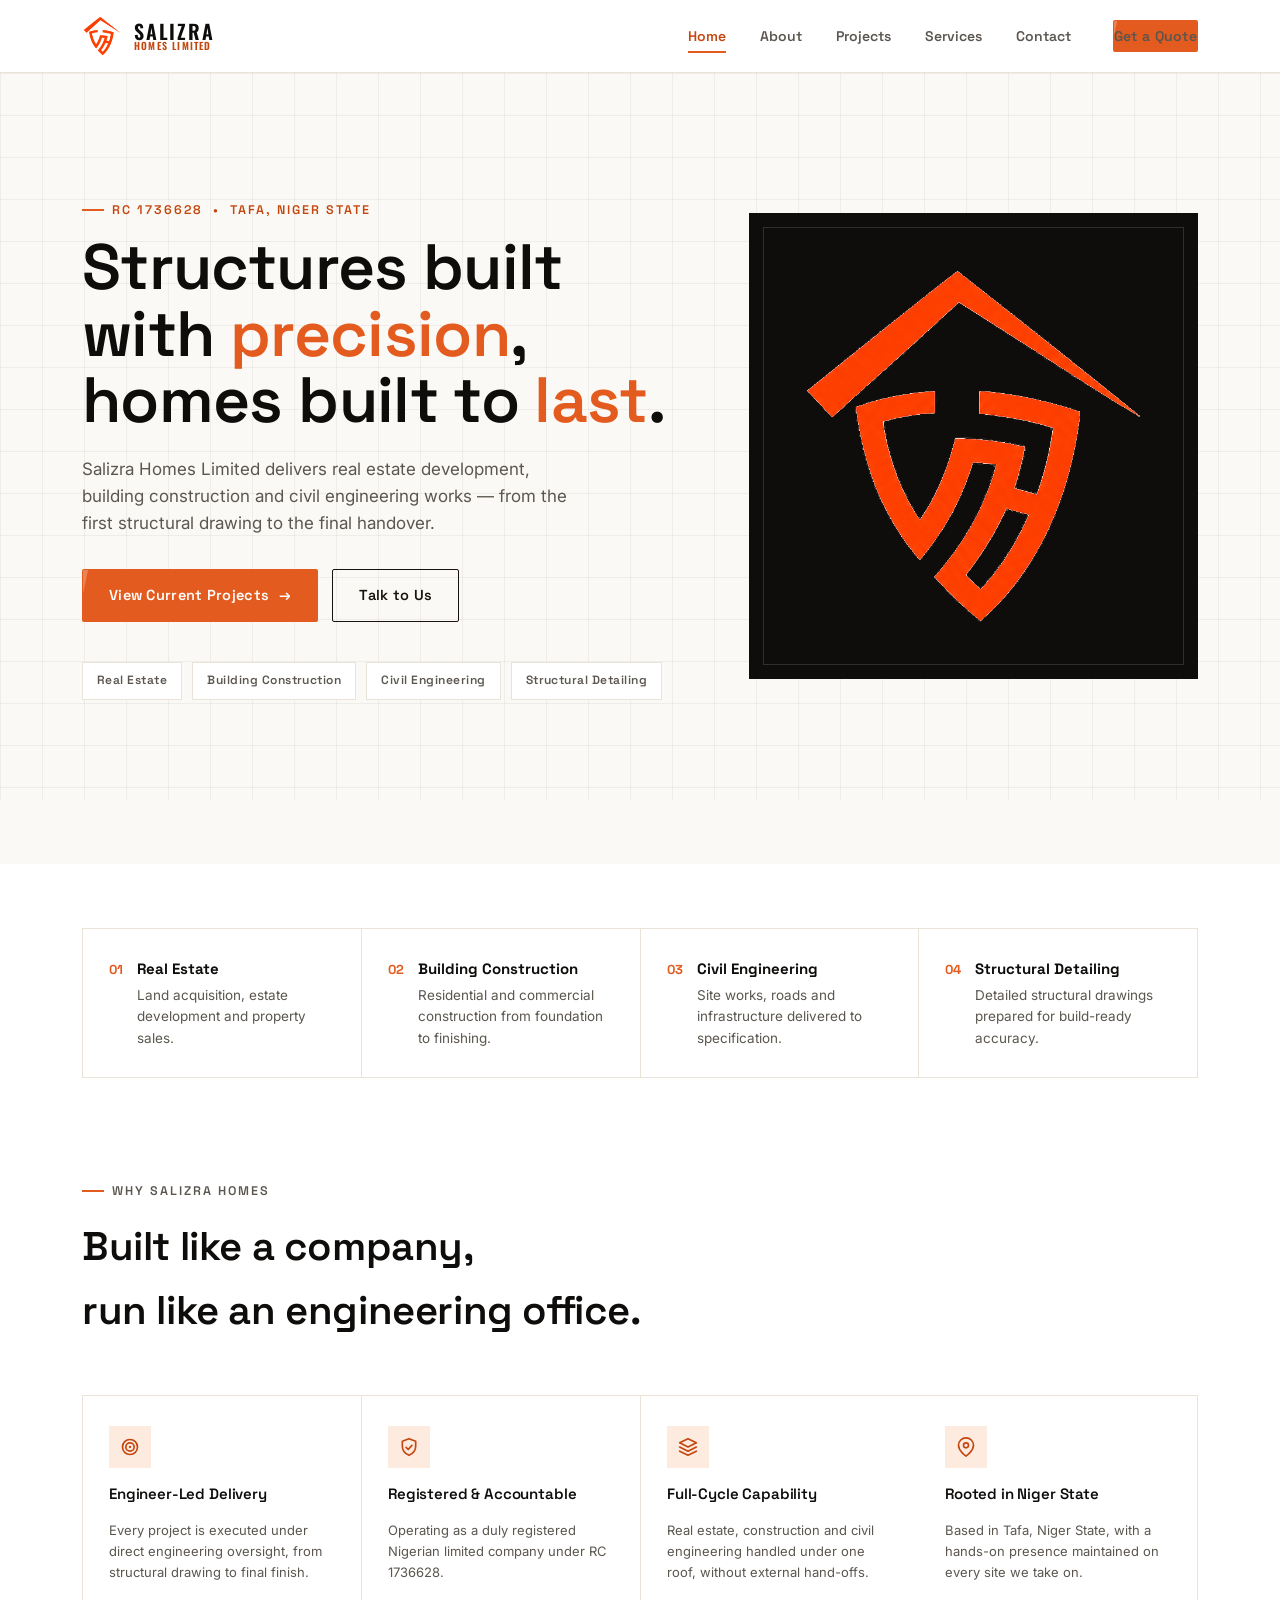
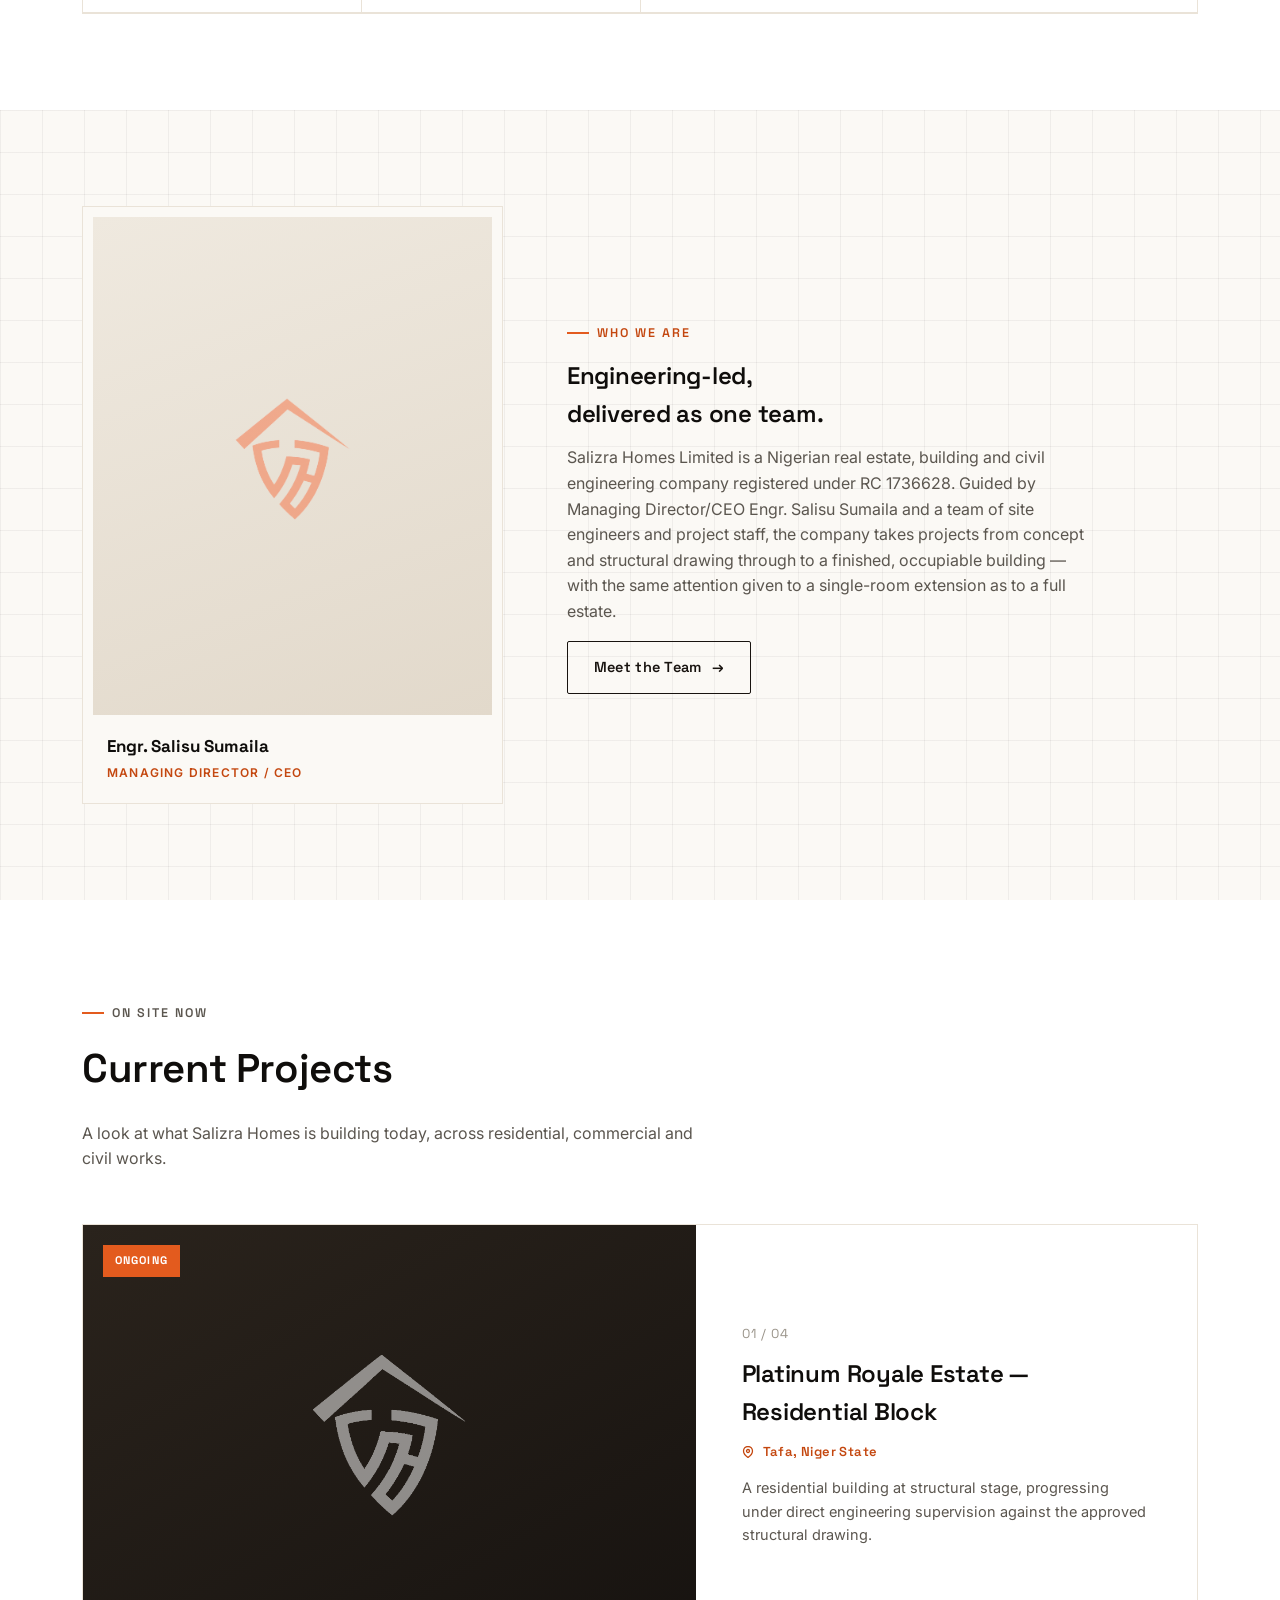
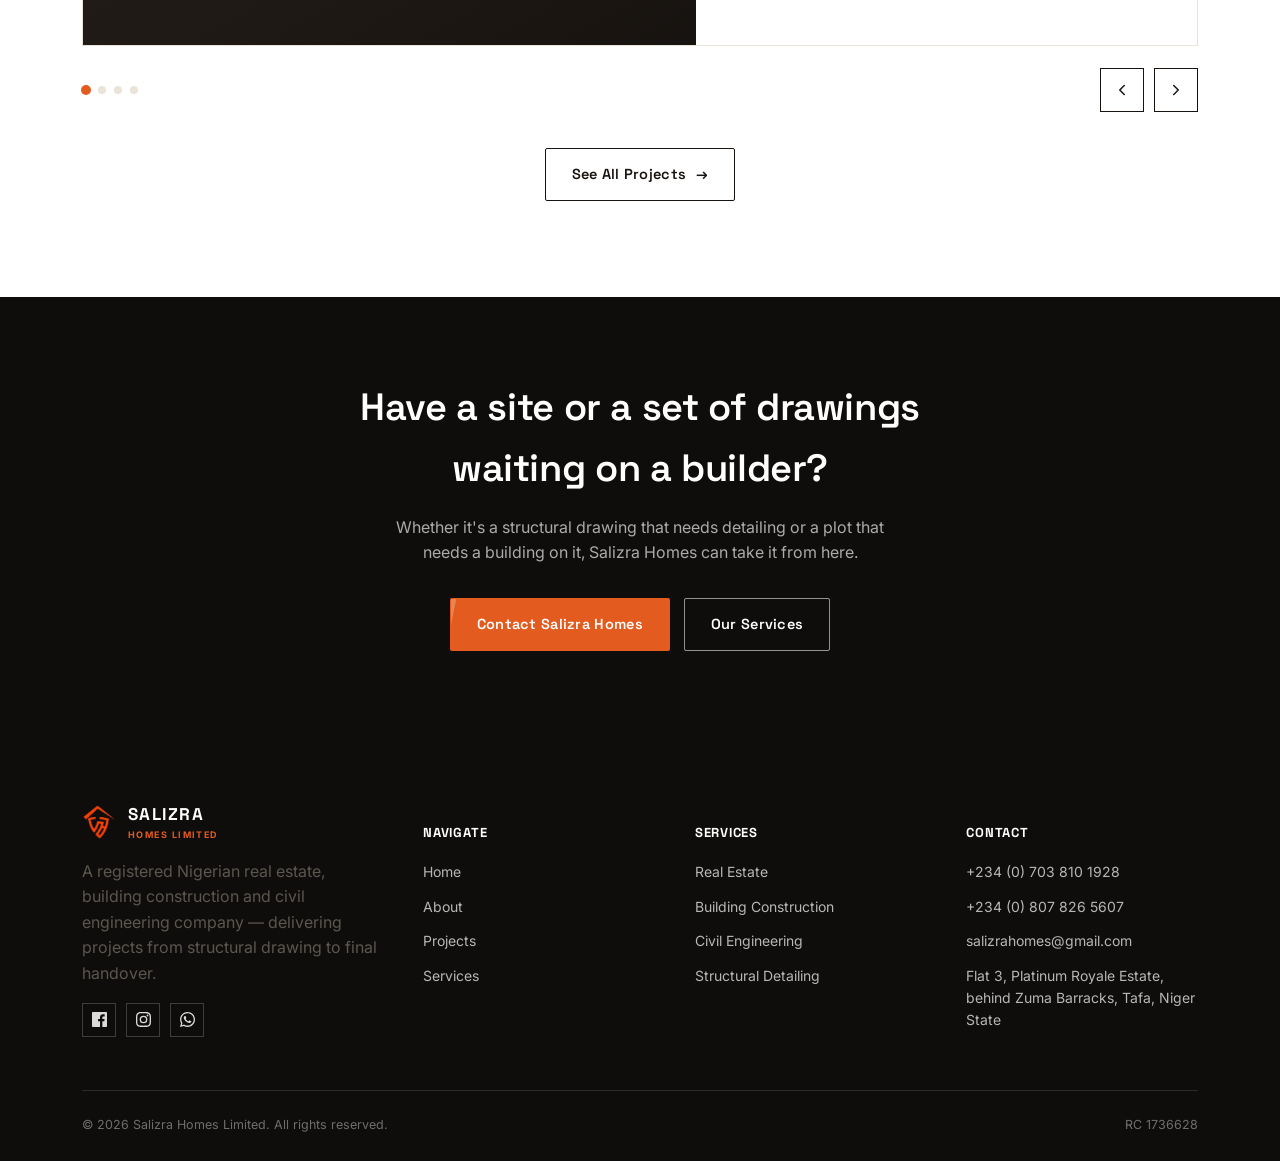
==== commit debe990b: "Match website typography to logo" ====
--- a/index.html
+++ b/index.html
@@ -6,7 +6,7 @@
 <title>Salizra Homes Limited — Real Estate, Building &amp; Civil Engineering</title>
 <meta name="description" content="Salizra Homes Limited (RC 1736628) — Real estate development, building construction, civil engineering works and structural detailing based in Niger State, Nigeria.">
 <link rel="preconnect" href="https://fonts.googleapis.com">
-<link href="https://fonts.googleapis.com/css2?family=Space+Grotesk:wght@500;600;700&family=Inter:wght@400;500;600&display=swap" rel="stylesheet">
+<link href="https://fonts.googleapis.com/css2?family=Inter:wght@400;500;600&family=Oswald:wght@500;600&family=Space+Grotesk:wght@500;600;700&display=swap" rel="stylesheet">
 <link rel="stylesheet" href="css/style.css">
 <link rel="icon" type="image/png" sizes="32x32" href="images/logo/favicon-32.png">
 <link rel="icon" type="image/png" sizes="16x16" href="images/logo/favicon-16.png">
--- a/css/style.css
+++ b/css/style.css
@@ -22,6 +22,7 @@
 
   --font-display: 'Space Grotesk', 'Segoe UI', sans-serif;
   --font-body:    'Inter', 'Segoe UI', sans-serif;
+  --font-logo:    'Oswald', 'Arial Narrow', sans-serif;
 
   --container: 1180px;
   --radius: 2px;
@@ -141,19 +142,19 @@
   gap: 12px;
 }
 .brand-mark { width: 40px; height: 40px; flex-shrink: 0; }
-.brand-word { font-family: var(--font-display); line-height: 1.05; }
+.brand-word { font-family: var(--font-logo); line-height: 1; }
 .brand-word b {
   display: block;
-  font-size: 18px;
-  font-weight: 700;
-  letter-spacing: .04em;
+  font-size: 20px;
+  font-weight: 600;
+  letter-spacing: .09em;
   color: var(--black);
 }
 .brand-word span {
   display: block;
-  font-size: 9.5px;
-  font-weight: 600;
-  letter-spacing: .18em;
+  font-size: 10px;
+  font-weight: 600;
+  letter-spacing: .12em;
   color: var(--orange-deep);
   text-transform: uppercase;
 }
@@ -383,6 +384,9 @@
   gap: 64px;
   align-items: center;
 }
+@media (max-width: 860px) {
+  .about-teaser { grid-template-columns: 1fr; gap: 40px; }
+}
 .founder-card {
   background: var(--paper);
   border: 1px solid var(--line);
--- a/css/enhance.css
+++ b/css/enhance.css
@@ -106,18 +106,18 @@
 }
 
 .preloader-word {
-  font-family: var(--font-display);
+  font-family: var(--font-logo);
   color: var(--white);
-  font-size: 13px;
-  letter-spacing: .32em;
-  font-weight: 700;
+  font-size: 16px;
+  letter-spacing: .14em;
+  font-weight: 600;
   text-align: center;
   animation: wordPulse 1.9s ease-in-out infinite;
 }
 .preloader-word span {
   display: block;
-  font-size: 9px;
-  letter-spacing: .26em;
+  font-size: 11px;
+  letter-spacing: .12em;
   color: var(--orange);
   font-weight: 600;
   margin-top: 5px;
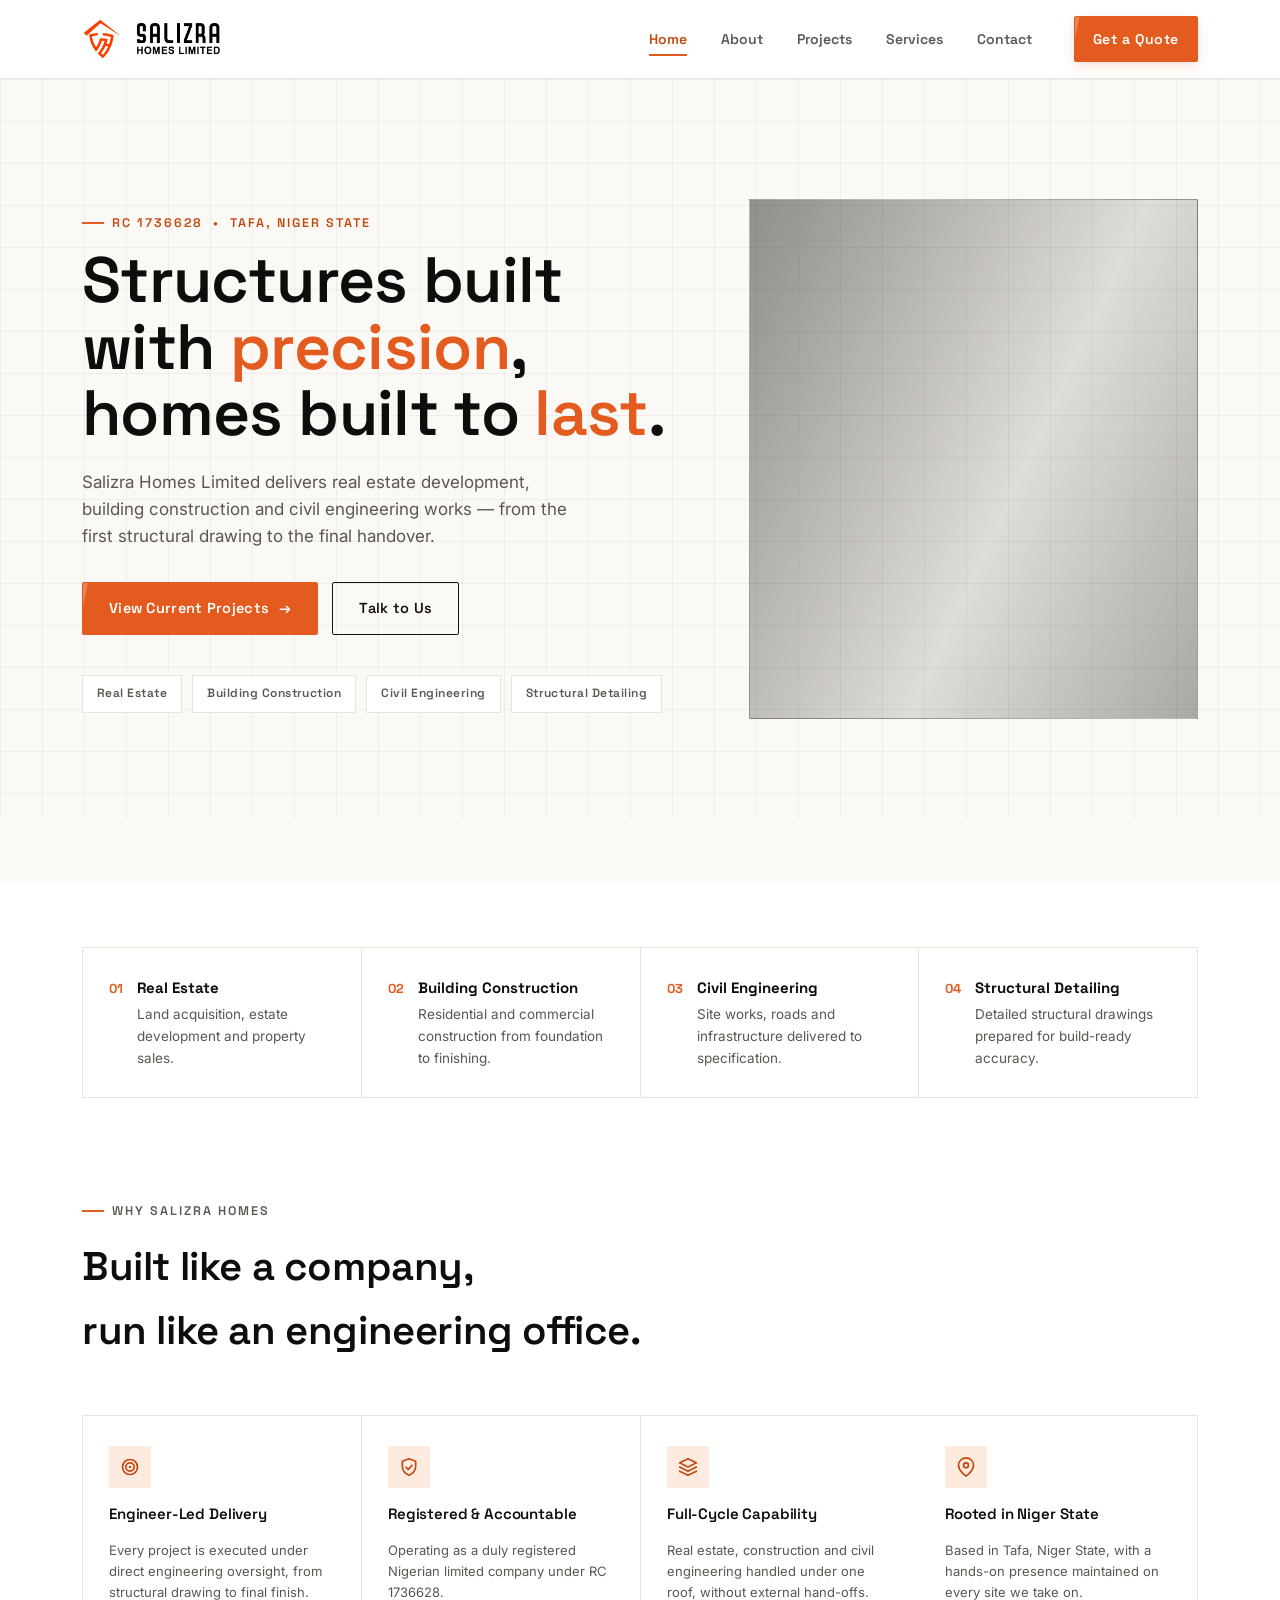
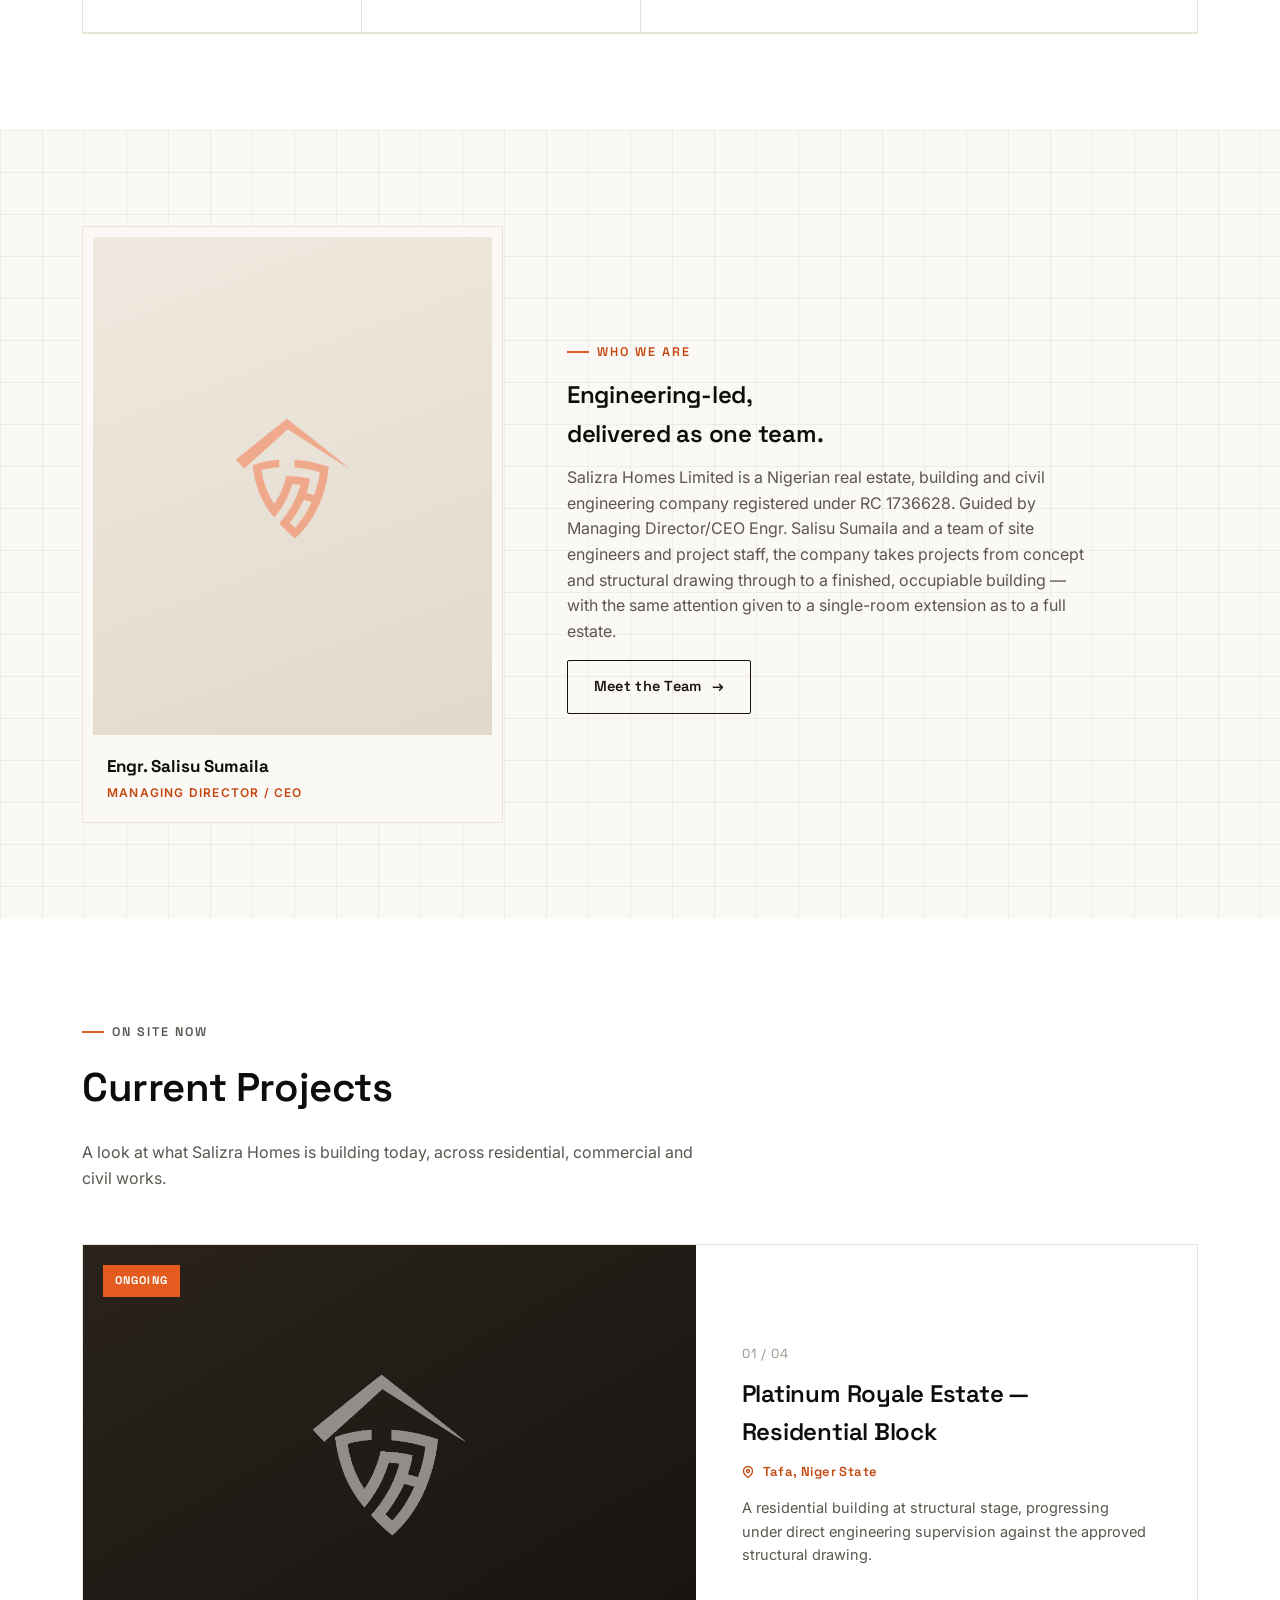
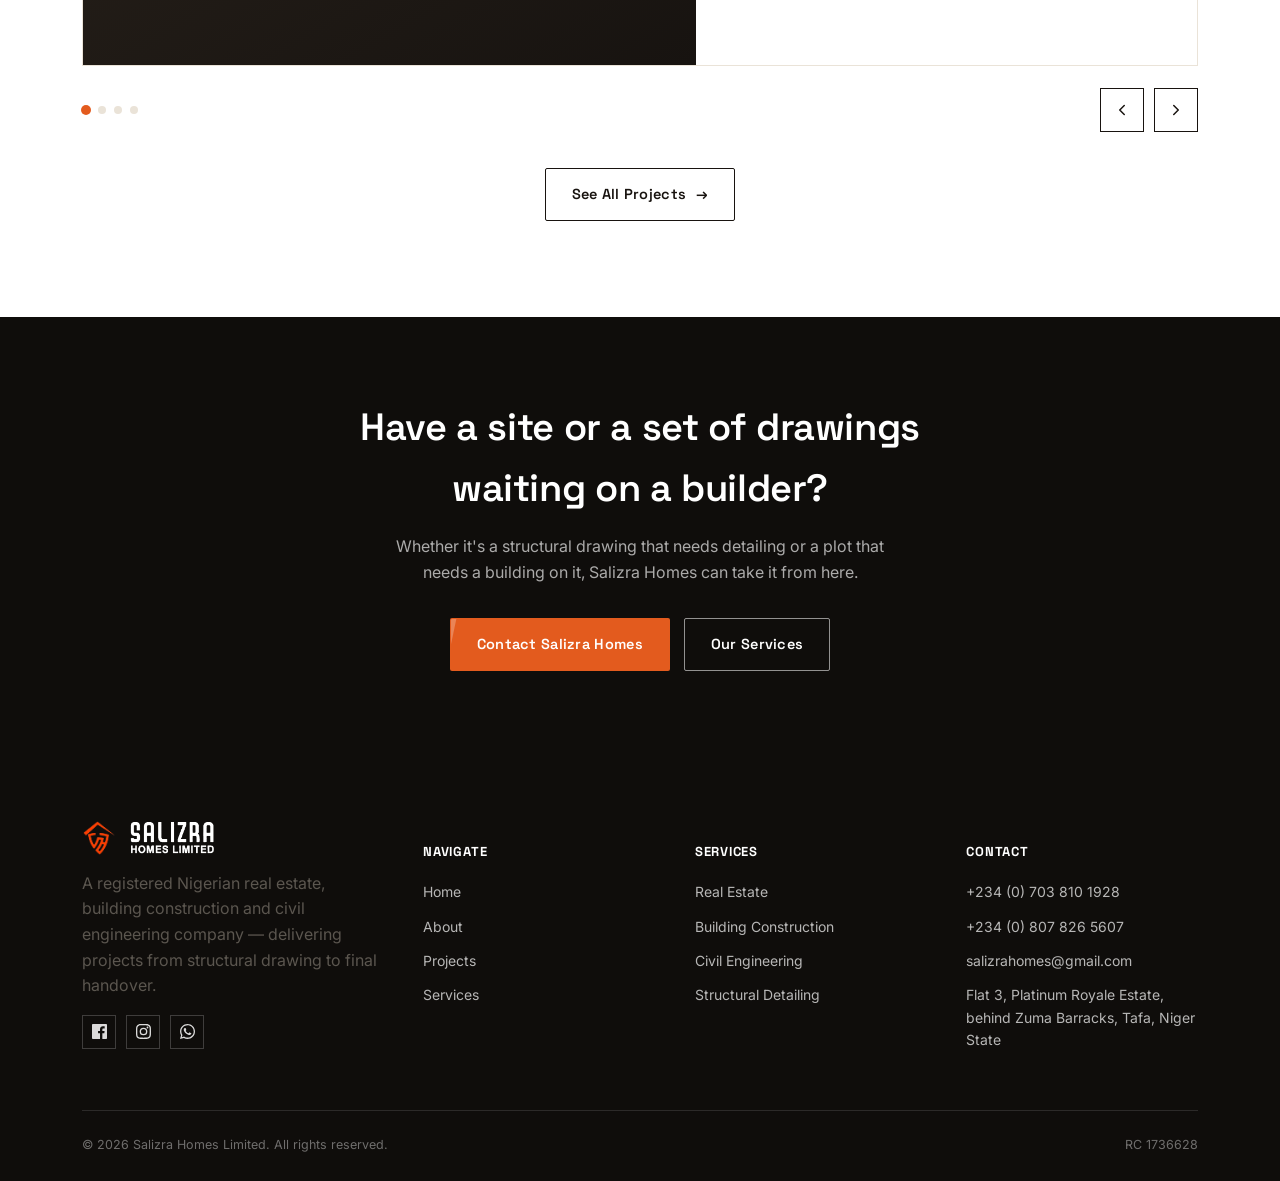
==== commit feb7a9aa: "Add subdued responsive homepage background" ====
--- a/index.html
+++ b/index.html
@@ -66,11 +66,7 @@
         <span class="tag">Structural Detailing</span>
       </div>
     </div>
-    <div class="hero-mark-wrap reveal">
-      <div class="hero-mark-plate">
-        <img src="images/logo/salizra-icon.png" alt="Salizra Homes Limited" class="hero-mark">
-      </div>
-    </div>
+    <div class="hero-mark-wrap reveal" aria-hidden="true"></div>
   </div>
 </section>
 
--- a/css/style.css
+++ b/css/style.css
@@ -24,6 +24,11 @@
   --font-body:    'Inter', 'Segoe UI', sans-serif;
   --font-logo:    'Oswald', 'Arial Narrow', sans-serif;
 
+  --logo-mark-size: 40px;
+  --logo-word-width: 90px;
+  --logo-word-height: 32px;
+  --logo-word-offset: -91px;
+
   --container: 1180px;
   --radius: 2px;
 }
@@ -141,23 +146,15 @@
   align-items: center;
   gap: 12px;
 }
-.brand-mark { width: 40px; height: 40px; flex-shrink: 0; }
-.brand-word { font-family: var(--font-logo); line-height: 1; }
-.brand-word b {
-  display: block;
-  font-size: 20px;
-  font-weight: 600;
-  letter-spacing: .09em;
-  color: var(--black);
-}
-.brand-word span {
-  display: block;
-  font-size: 10px;
-  font-weight: 600;
-  letter-spacing: .12em;
-  color: var(--orange-deep);
-  text-transform: uppercase;
-}
+.brand-mark { width: var(--logo-mark-size); height: var(--logo-mark-size); flex-shrink: 0; }
+.brand-word {
+  width: var(--logo-word-width);
+  height: var(--logo-word-height);
+  flex-shrink: 0;
+  background: url('../images/logo/salizra-logo-full.png') center var(--logo-word-offset) / var(--logo-word-width) auto no-repeat;
+  font-size: 0;
+}
+.brand-word b, .brand-word span { display: none; }
 
 .nav-links {
   display: flex;
@@ -177,6 +174,19 @@
 }
 .nav-links a:hover { color: var(--ink); }
 .nav-links a.active { color: var(--orange-deep); }
+.nav-links a.btn-primary {
+  color: var(--white);
+  padding: 11px 18px;
+  border-color: var(--orange);
+  letter-spacing: .04em;
+  box-shadow: 0 4px 12px rgba(227,91,30,.18);
+}
+.nav-links a.btn-primary:hover {
+  color: var(--white);
+  background: var(--orange-deep);
+  border-color: var(--orange-deep);
+  box-shadow: 0 7px 16px rgba(227,91,30,.24);
+}
 .nav-links a.active::after {
   content: '';
   position: absolute;
@@ -225,6 +235,7 @@
   .nav-links li { width: 100%; }
   .nav-links a { display: block; padding: 16px 32px; border-top: 1px solid var(--line); }
   .nav-cta { margin: 16px 32px 20px; }
+  .nav-cta a.btn-primary { width: 100%; justify-content: center; }
 }
 
 /* =========================================================
@@ -289,29 +300,46 @@
 
 .hero-mark-wrap {
   position: relative;
+  min-height: clamp(320px, 42vw, 520px);
   display: flex;
   align-items: center;
   justify-content: center;
+  overflow: hidden;
+  background: url('../images/background images for homepage/morning.jpg') center 42% / cover no-repeat;
+  filter: saturate(.72);
+}
+.hero-mark-wrap::before {
+  content: '';
+  position: absolute;
+  inset: -18px;
+  background: inherit;
+  filter: blur(8px);
+  transform: scale(1.06);
+}
+.hero-mark-wrap::after {
+  content: '';
+  position: absolute;
+  inset: 0;
+  background: linear-gradient(115deg, rgba(15,13,11,.45), rgba(15,13,11,.12) 58%, rgba(15,13,11,.34));
+  border: 1px solid rgba(15,13,11,.14);
 }
 .hero-mark {
   width: min(360px, 100%);
   height: auto;
 }
-.hero-mark-plate {
-  position: relative;
-  background: var(--black);
-  padding: 50px;
-  display: flex;
-  align-items: center;
-  justify-content: center;
-}
-.hero-mark-plate::before {
-  content: '';
-  position: absolute; inset: 14px;
-  border: 1px solid rgba(255,255,255,.14);
-}
 .corner-ticks::before, .corner-ticks::after,
 .corner-ticks .tick-br, .corner-ticks .tick-bl { }
+
+@media (max-width: 900px) {
+  .hero-grid { grid-template-columns: 1fr; gap: 44px; }
+  .hero-mark-wrap { min-height: clamp(250px, 52vw, 360px); }
+}
+
+@media (max-width: 560px) {
+  .hero { padding: 82px 0 72px; }
+  .hero-grid { gap: 32px; }
+  .hero-mark-wrap { min-height: 230px; }
+}
 
 /* =========================================================
    CHEVRON DIVIDER — echoes the roofline in the logo
@@ -807,8 +835,14 @@
   border-bottom: 1px solid rgba(255,255,255,.12);
 }
 .footer-brand { display: flex; gap: 12px; align-items: center; margin-bottom: 16px; }
-.footer-brand b { font-family: var(--font-display); color: var(--white); font-size: 17px; }
-.footer-brand span { display: block; font-size: 9px; letter-spacing: .16em; color: var(--orange); text-transform: uppercase; font-weight: 700;}
+.footer-brand > span {
+  width: var(--logo-word-width);
+  height: var(--logo-word-height);
+  flex-shrink: 0;
+  background: url('../images/logo/salizra-logo-full-white.png') center var(--logo-word-offset) / var(--logo-word-width) auto no-repeat;
+  font-size: 0;
+}
+.footer-brand > span b, .footer-brand > span > span { display: none; }
 .footer-col h5 {
   font-family: var(--font-display);
   color: var(--white);
--- a/css/enhance.css
+++ b/css/enhance.css
@@ -106,21 +106,16 @@
 }
 
 .preloader-word {
-  font-family: var(--font-logo);
+  width: 125px;
+  height: 47px;
+  background: url('../images/logo/salizra-logo-full-white.png') center -126px / 125px auto no-repeat;
   color: var(--white);
-  font-size: 16px;
-  letter-spacing: .14em;
-  font-weight: 600;
+  font-size: 0;
   text-align: center;
   animation: wordPulse 1.9s ease-in-out infinite;
 }
 .preloader-word span {
-  display: block;
-  font-size: 11px;
-  letter-spacing: .12em;
-  color: var(--orange);
-  font-weight: 600;
-  margin-top: 5px;
+  display: none;
 }
 @keyframes wordPulse { 0%,100% { opacity: .5; } 50% { opacity: 1; } }
 
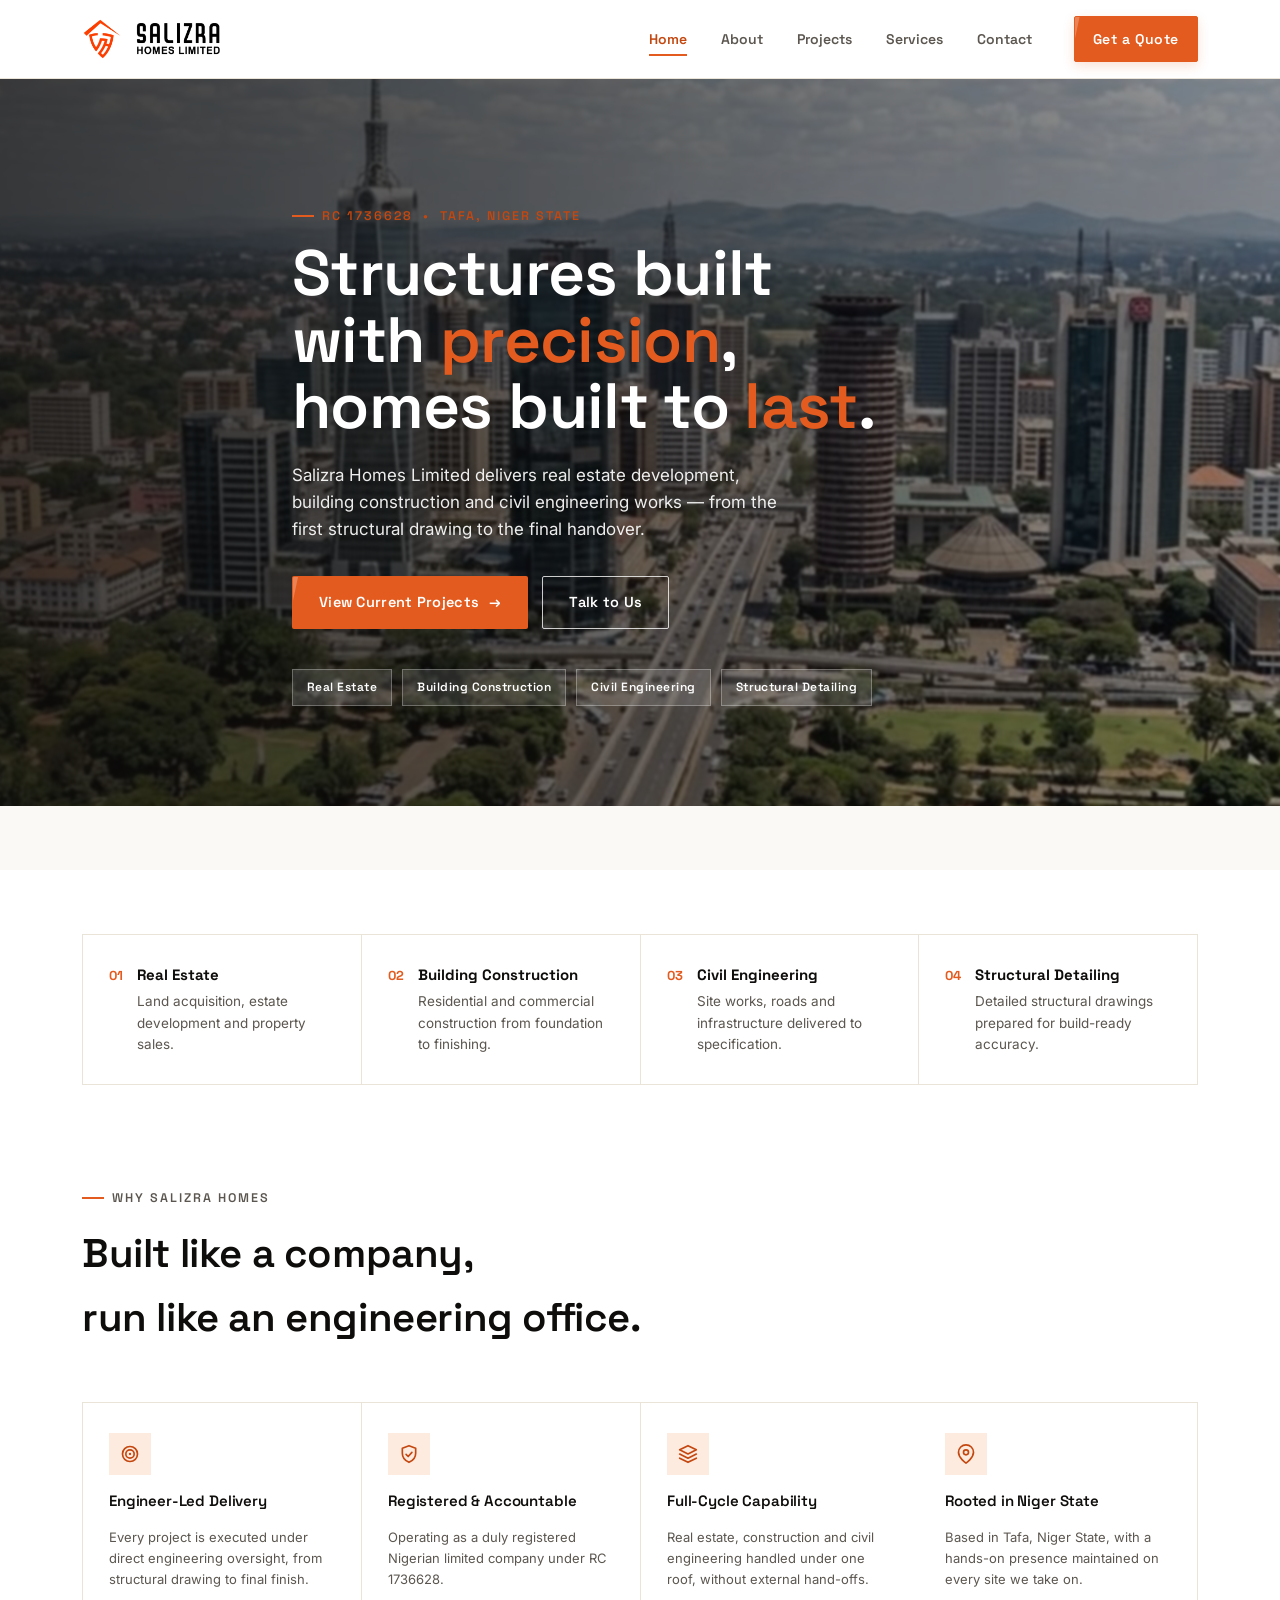
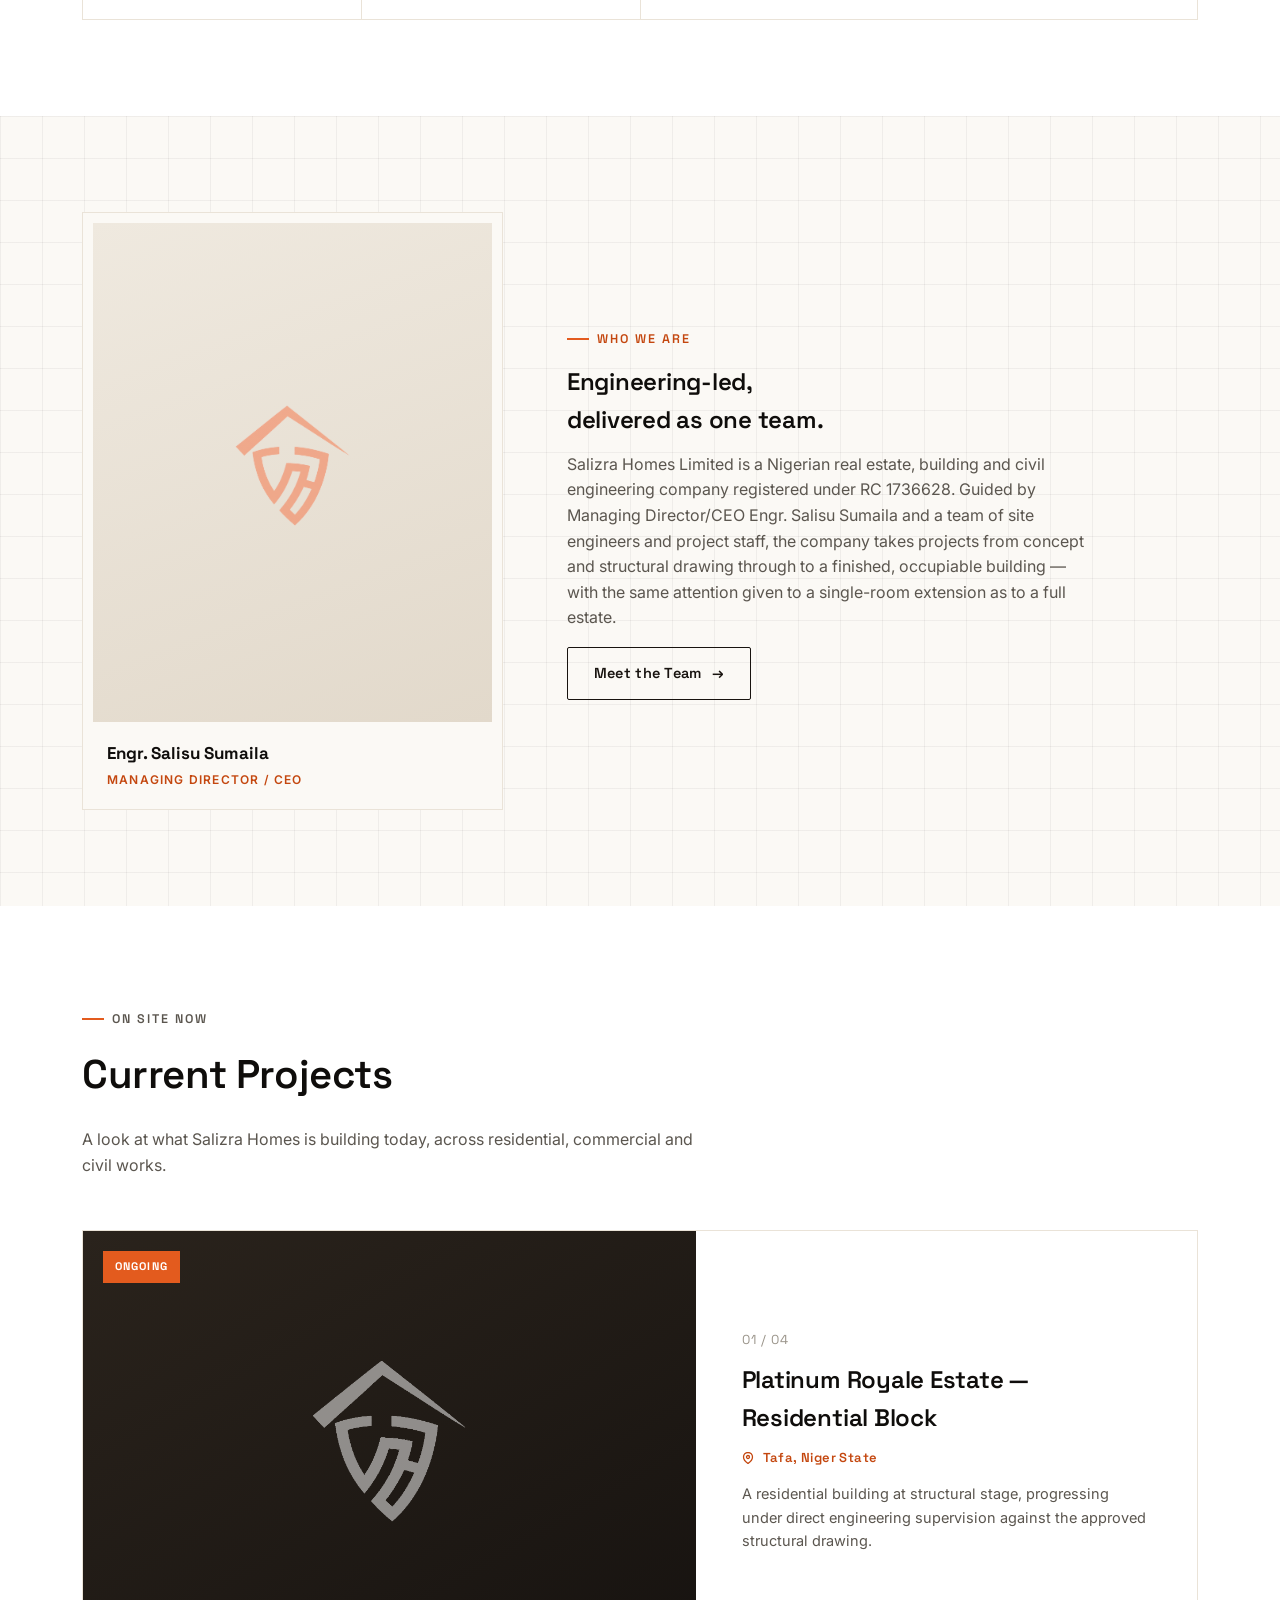
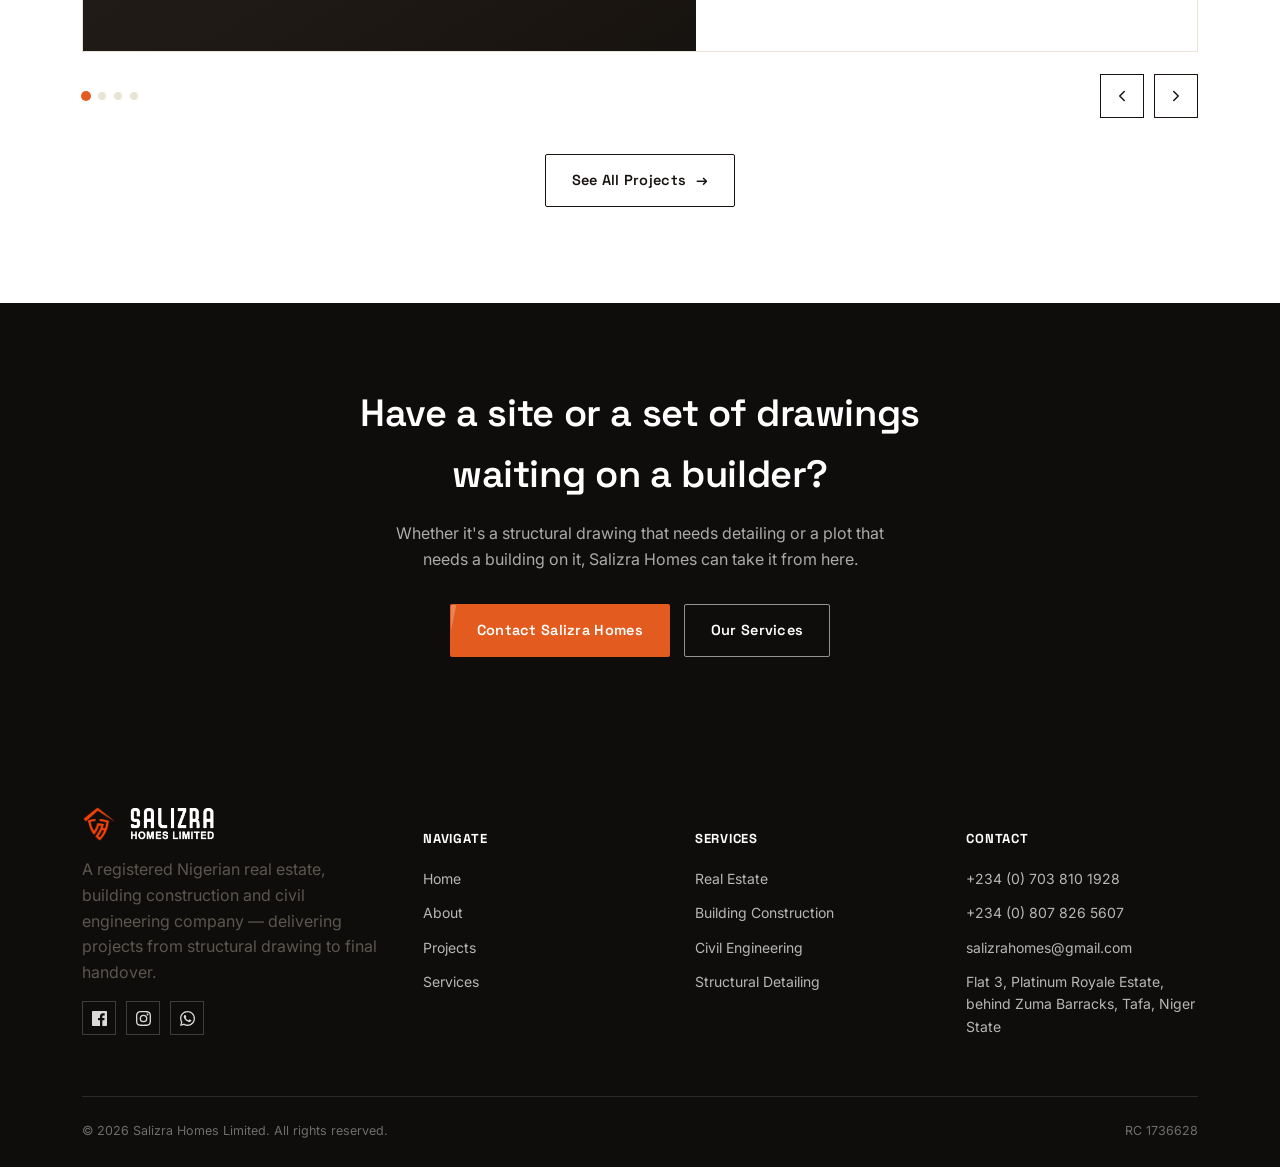
==== commit b86aff18: "Rotate homepage backgrounds behind content" ====
--- a/index.html
+++ b/index.html
@@ -49,7 +49,8 @@
 </header>
 
 <!-- ============ HERO ============ -->
-<section class="hero blueprint">
+<section class="hero">
+  <div class="hero-background" aria-hidden="true"></div>
   <div class="container hero-grid">
     <div class="reveal">
       <p class="eyebrow">RC 1736628 &nbsp;&bull;&nbsp; Tafa, Niger State</p>
@@ -66,7 +67,6 @@
         <span class="tag">Structural Detailing</span>
       </div>
     </div>
-    <div class="hero-mark-wrap reveal" aria-hidden="true"></div>
   </div>
 </section>
 
--- a/css/style.css
+++ b/css/style.css
@@ -263,12 +263,47 @@
   position: relative;
   padding: 120px 0 100px;
   overflow: hidden;
+  background: var(--black);
+  color: var(--white);
+}
+.hero-background {
+  position: absolute;
+  inset: 0;
+  background: url('../images/background images for homepage/morning.jpg') center / cover no-repeat;
+  filter: saturate(.82) blur(1px);
+  transform: scale(1.02);
+  transition: opacity .8s ease;
+}
+.hero-background::after {
+  content: '';
+  position: absolute;
+  inset: 0;
+  background: linear-gradient(90deg, rgba(15,13,11,.78) 0%, rgba(15,13,11,.62) 46%, rgba(15,13,11,.38) 100%);
 }
 .hero-grid {
-  display: grid;
-  grid-template-columns: 1.15fr .85fr;
-  gap: 60px;
-  align-items: center;
+  position: relative;
+  z-index: 1;
+  display: block;
+  max-width: 760px;
+}
+.hero-grid > div:first-child {
+  max-width: 700px;
+}
+.hero h1, .hero h1 em { color: var(--white); }
+.hero h1 em { color: #FFB98A; }
+.hero-lede {
+  color: rgba(255,255,255,.92);
+  text-shadow: 0 1px 8px rgba(15,13,11,.45);
+}
+.hero .btn-outline {
+  color: var(--white);
+  border-color: rgba(255,255,255,.78);
+}
+.hero .btn-outline:hover { color: var(--white); border-color: var(--orange); }
+.hero .tag {
+  background: rgba(255,255,255,.12);
+  border-color: rgba(255,255,255,.28);
+  color: var(--white);
 }
 .hero h1 {
   font-size: clamp(38px, 5.4vw, 64px);
@@ -297,48 +332,26 @@
   background: var(--white);
   color: var(--ink-soft);
 }
-
-.hero-mark-wrap {
-  position: relative;
-  min-height: clamp(320px, 42vw, 520px);
-  display: flex;
-  align-items: center;
-  justify-content: center;
-  overflow: hidden;
-  background: url('../images/background images for homepage/morning.jpg') center 42% / cover no-repeat;
-  filter: saturate(.72);
-}
-.hero-mark-wrap::before {
-  content: '';
-  position: absolute;
-  inset: -18px;
-  background: inherit;
-  filter: blur(8px);
-  transform: scale(1.06);
-}
-.hero-mark-wrap::after {
-  content: '';
-  position: absolute;
-  inset: 0;
-  background: linear-gradient(115deg, rgba(15,13,11,.45), rgba(15,13,11,.12) 58%, rgba(15,13,11,.34));
-  border: 1px solid rgba(15,13,11,.14);
-}
-.hero-mark {
-  width: min(360px, 100%);
-  height: auto;
-}
+.hero .hero-lede {
+  color: rgba(255,255,255,.92);
+  text-shadow: 0 1px 8px rgba(15,13,11,.45);
+}
+.hero .tag {
+  background: rgba(255,255,255,.12);
+  border-color: rgba(255,255,255,.28);
+  color: var(--white);
+}
+
 .corner-ticks::before, .corner-ticks::after,
 .corner-ticks .tick-br, .corner-ticks .tick-bl { }
 
 @media (max-width: 900px) {
-  .hero-grid { grid-template-columns: 1fr; gap: 44px; }
-  .hero-mark-wrap { min-height: clamp(250px, 52vw, 360px); }
+  .hero-grid { max-width: 700px; }
 }
 
 @media (max-width: 560px) {
   .hero { padding: 82px 0 72px; }
-  .hero-grid { gap: 32px; }
-  .hero-mark-wrap { min-height: 230px; }
+  .hero-background::after { background: rgba(15,13,11,.66); }
 }
 
 /* =========================================================
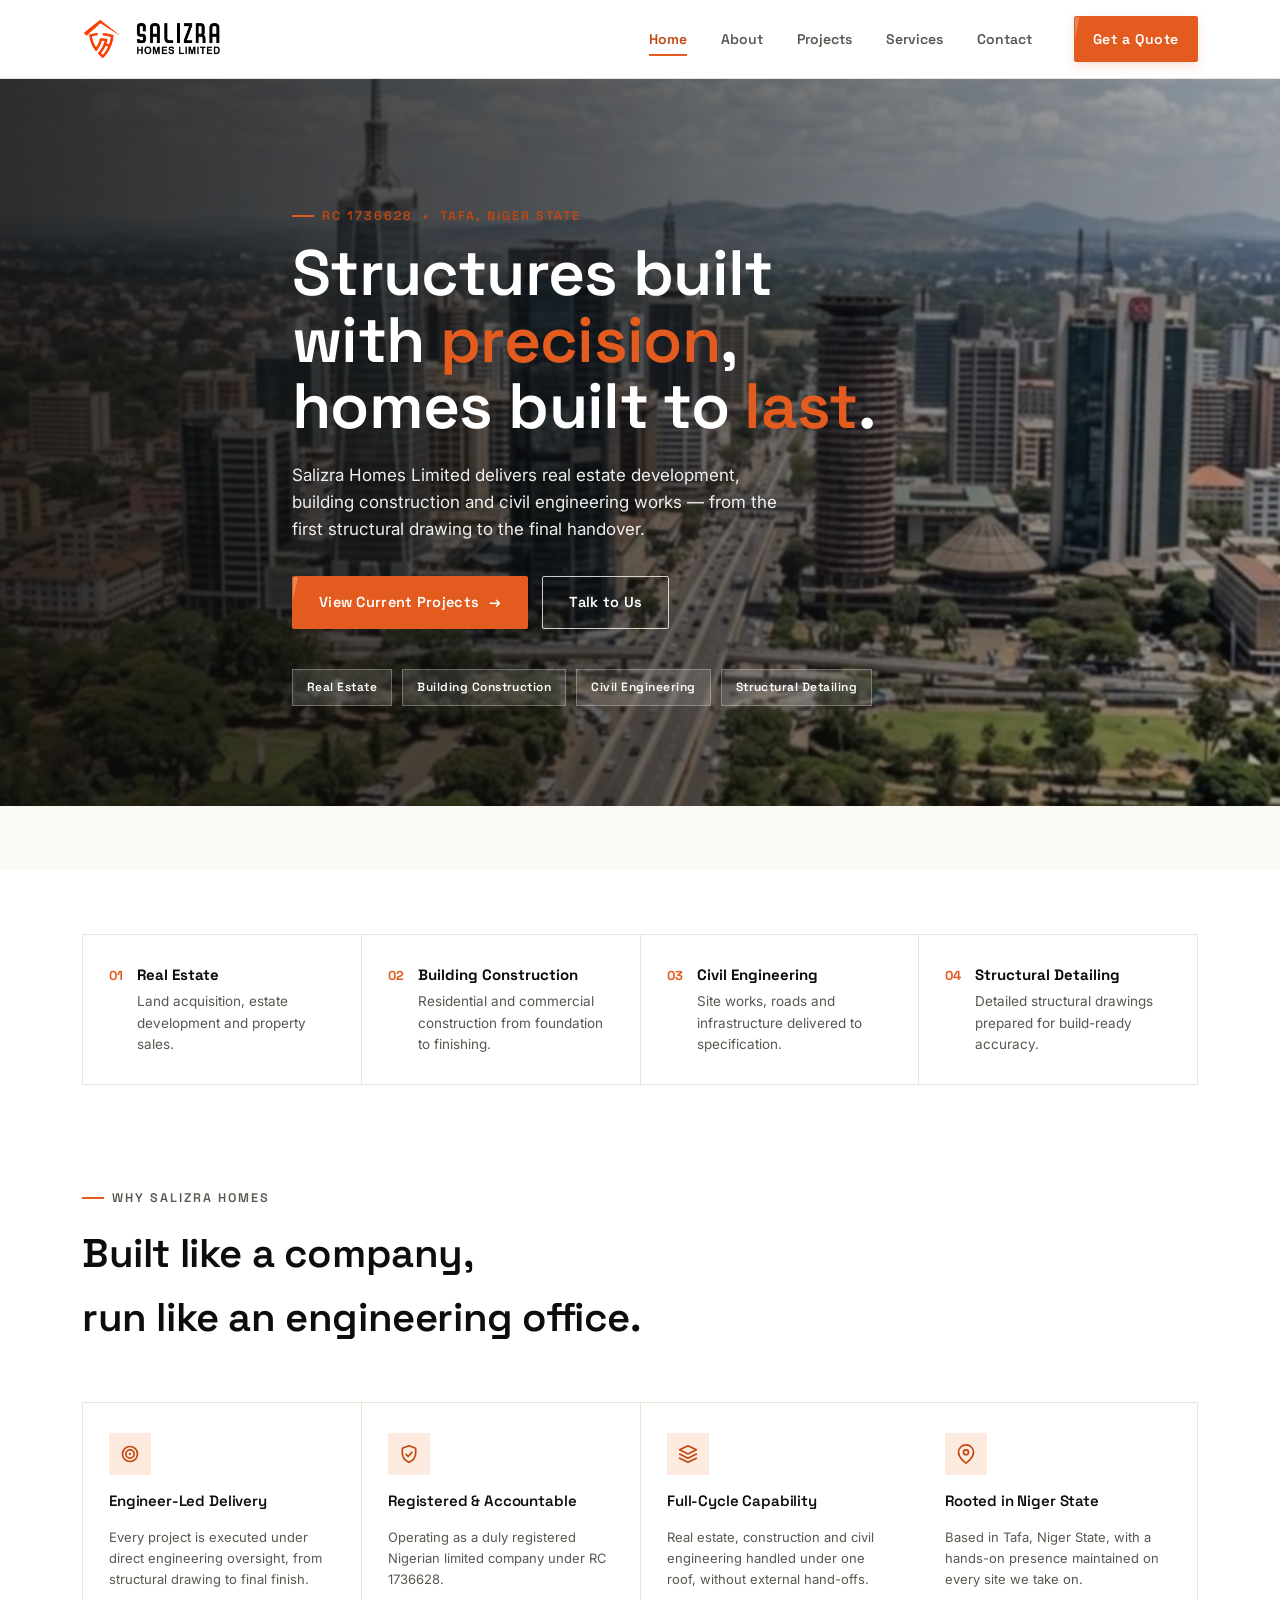
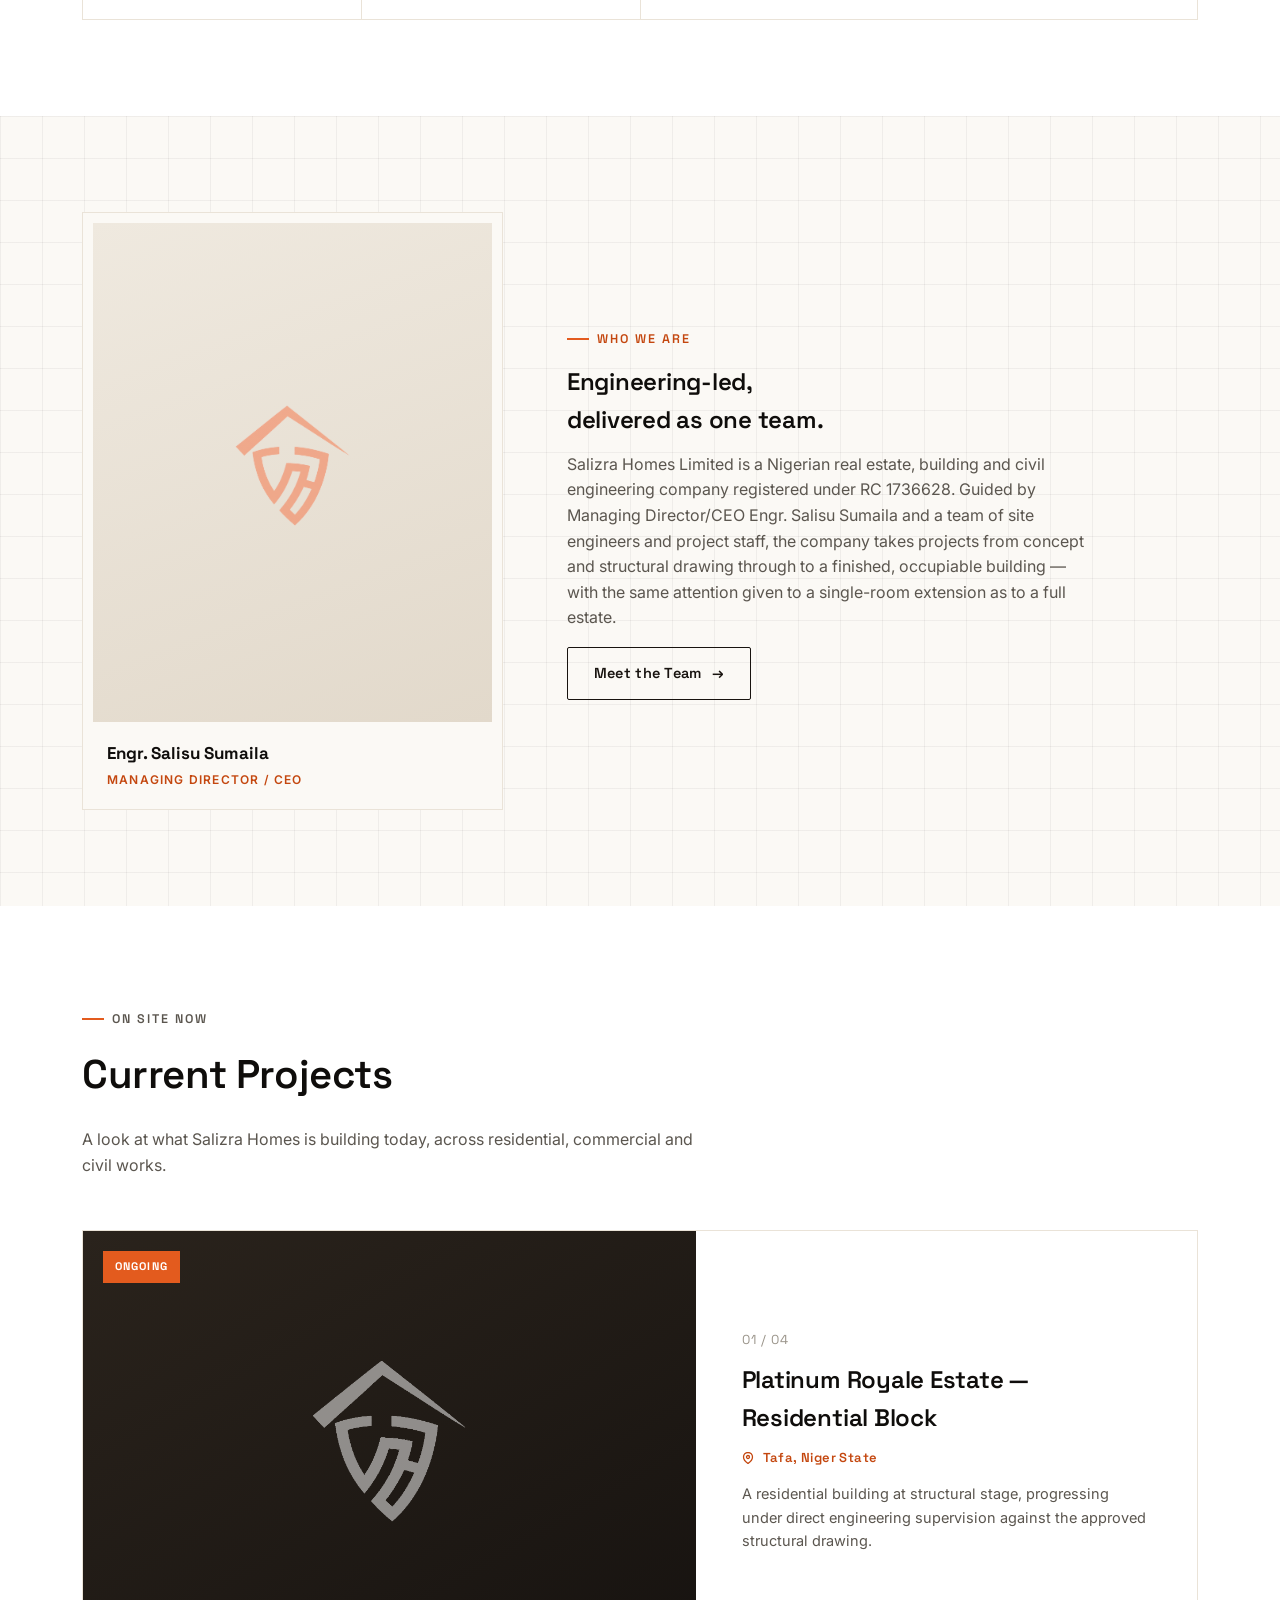
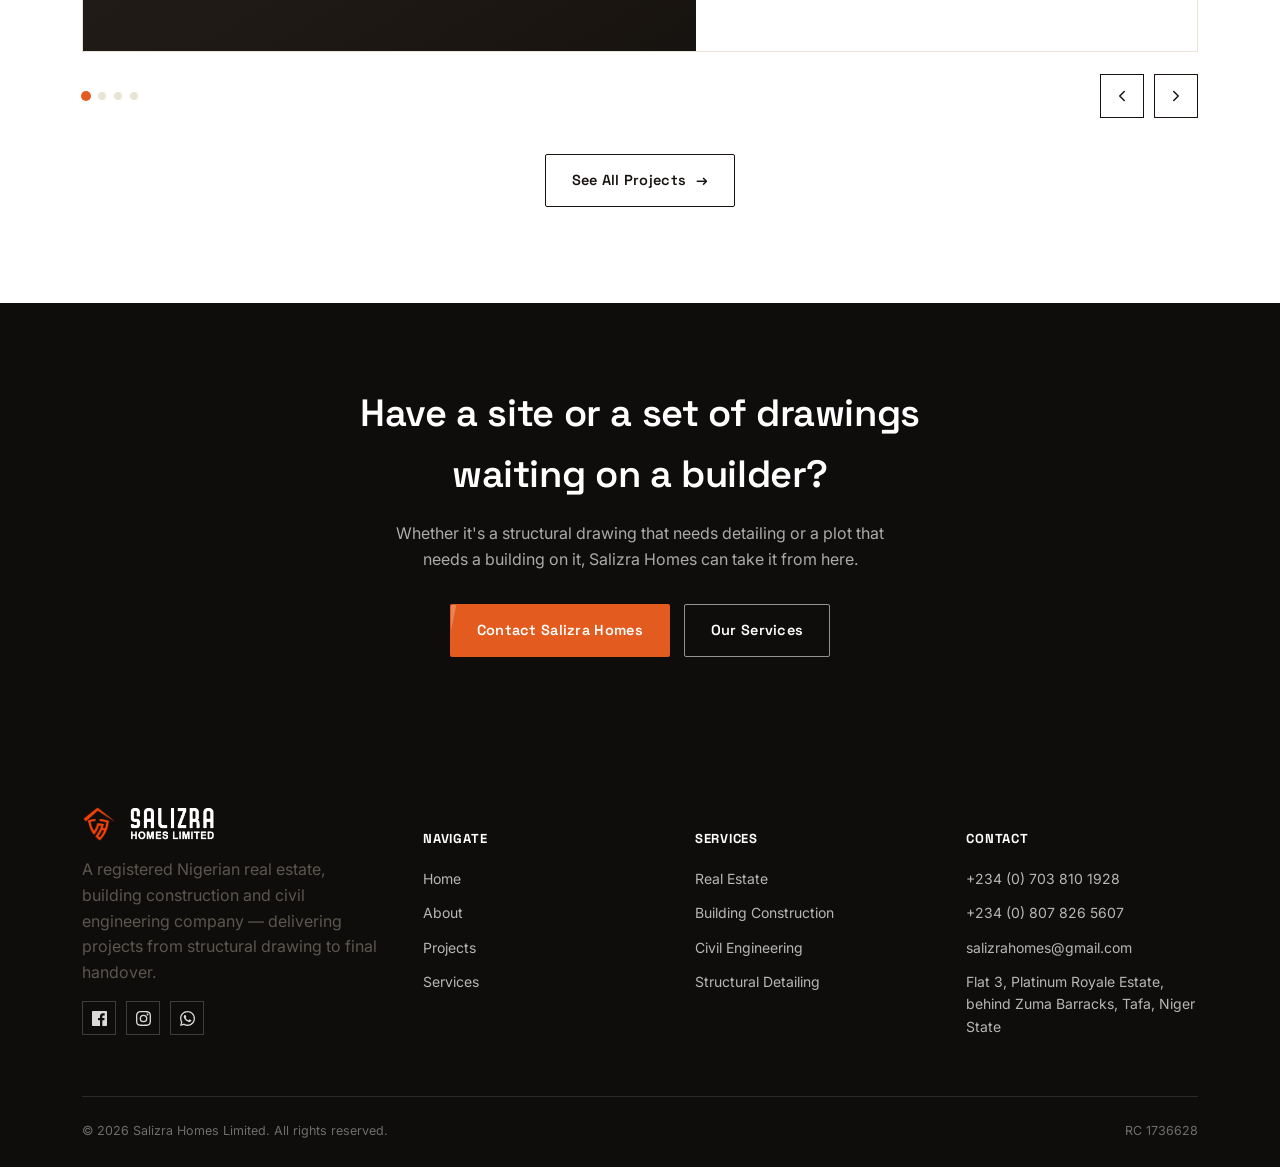
==== commit 609c2c0b: "Smooth homepage background transitions" ====
--- a/index.html
+++ b/index.html
@@ -50,7 +50,8 @@
 
 <!-- ============ HERO ============ -->
 <section class="hero">
-  <div class="hero-background" aria-hidden="true"></div>
+  <div class="hero-background hero-background-current" aria-hidden="true"></div>
+  <div class="hero-background hero-background-next" aria-hidden="true"></div>
   <div class="container hero-grid">
     <div class="reveal">
       <p class="eyebrow">RC 1736628 &nbsp;&bull;&nbsp; Tafa, Niger State</p>
--- a/css/style.css
+++ b/css/style.css
@@ -274,11 +274,13 @@
   transform: scale(1.02);
   transition: opacity .8s ease;
 }
+.hero-background-current { opacity: 1; }
+.hero-background-next { opacity: 0; }
 .hero-background::after {
   content: '';
   position: absolute;
   inset: 0;
-  background: linear-gradient(90deg, rgba(15,13,11,.78) 0%, rgba(15,13,11,.62) 46%, rgba(15,13,11,.38) 100%);
+  background: linear-gradient(90deg, rgba(15,13,11,.84) 0%, rgba(15,13,11,.64) 46%, rgba(15,13,11,.28) 100%);
 }
 .hero-grid {
   position: relative;
@@ -351,7 +353,7 @@
 
 @media (max-width: 560px) {
   .hero { padding: 82px 0 72px; }
-  .hero-background::after { background: rgba(15,13,11,.66); }
+  .hero-background::after { background: rgba(15,13,11,.7); }
 }
 
 /* =========================================================
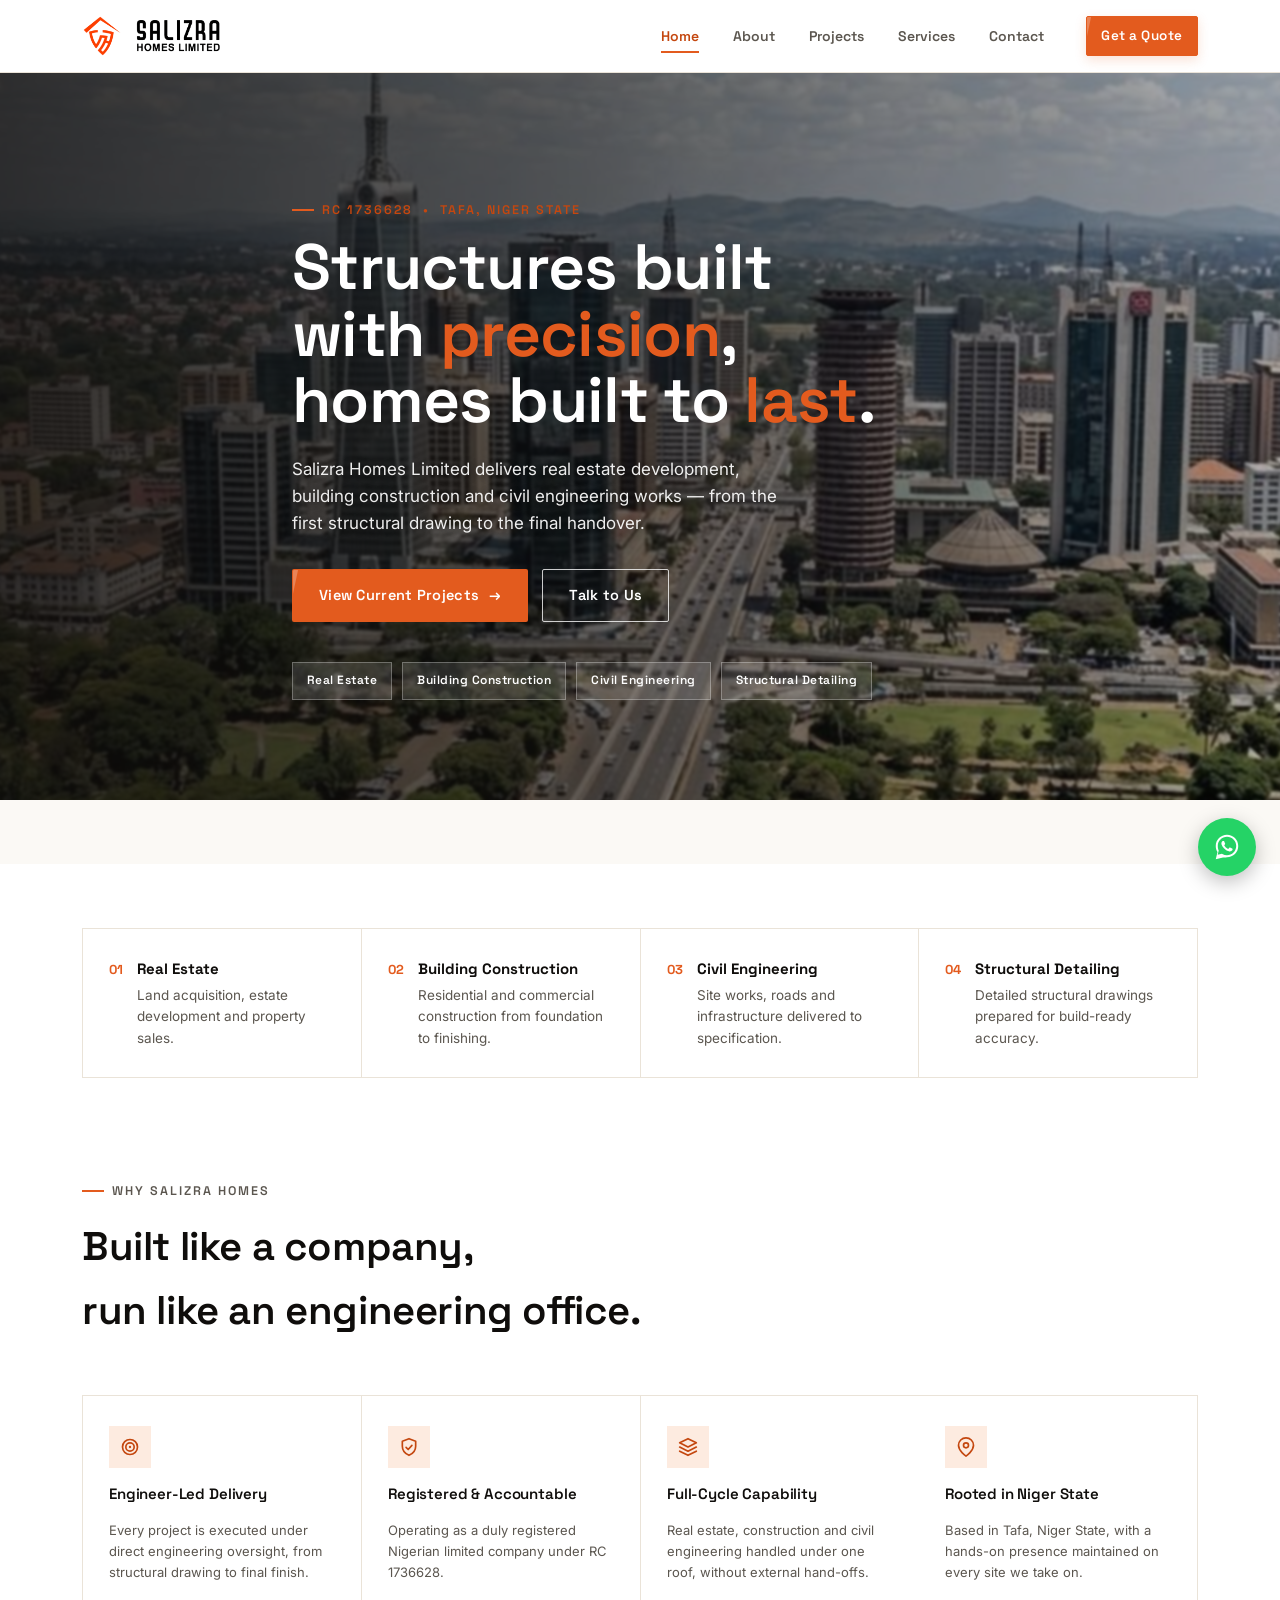
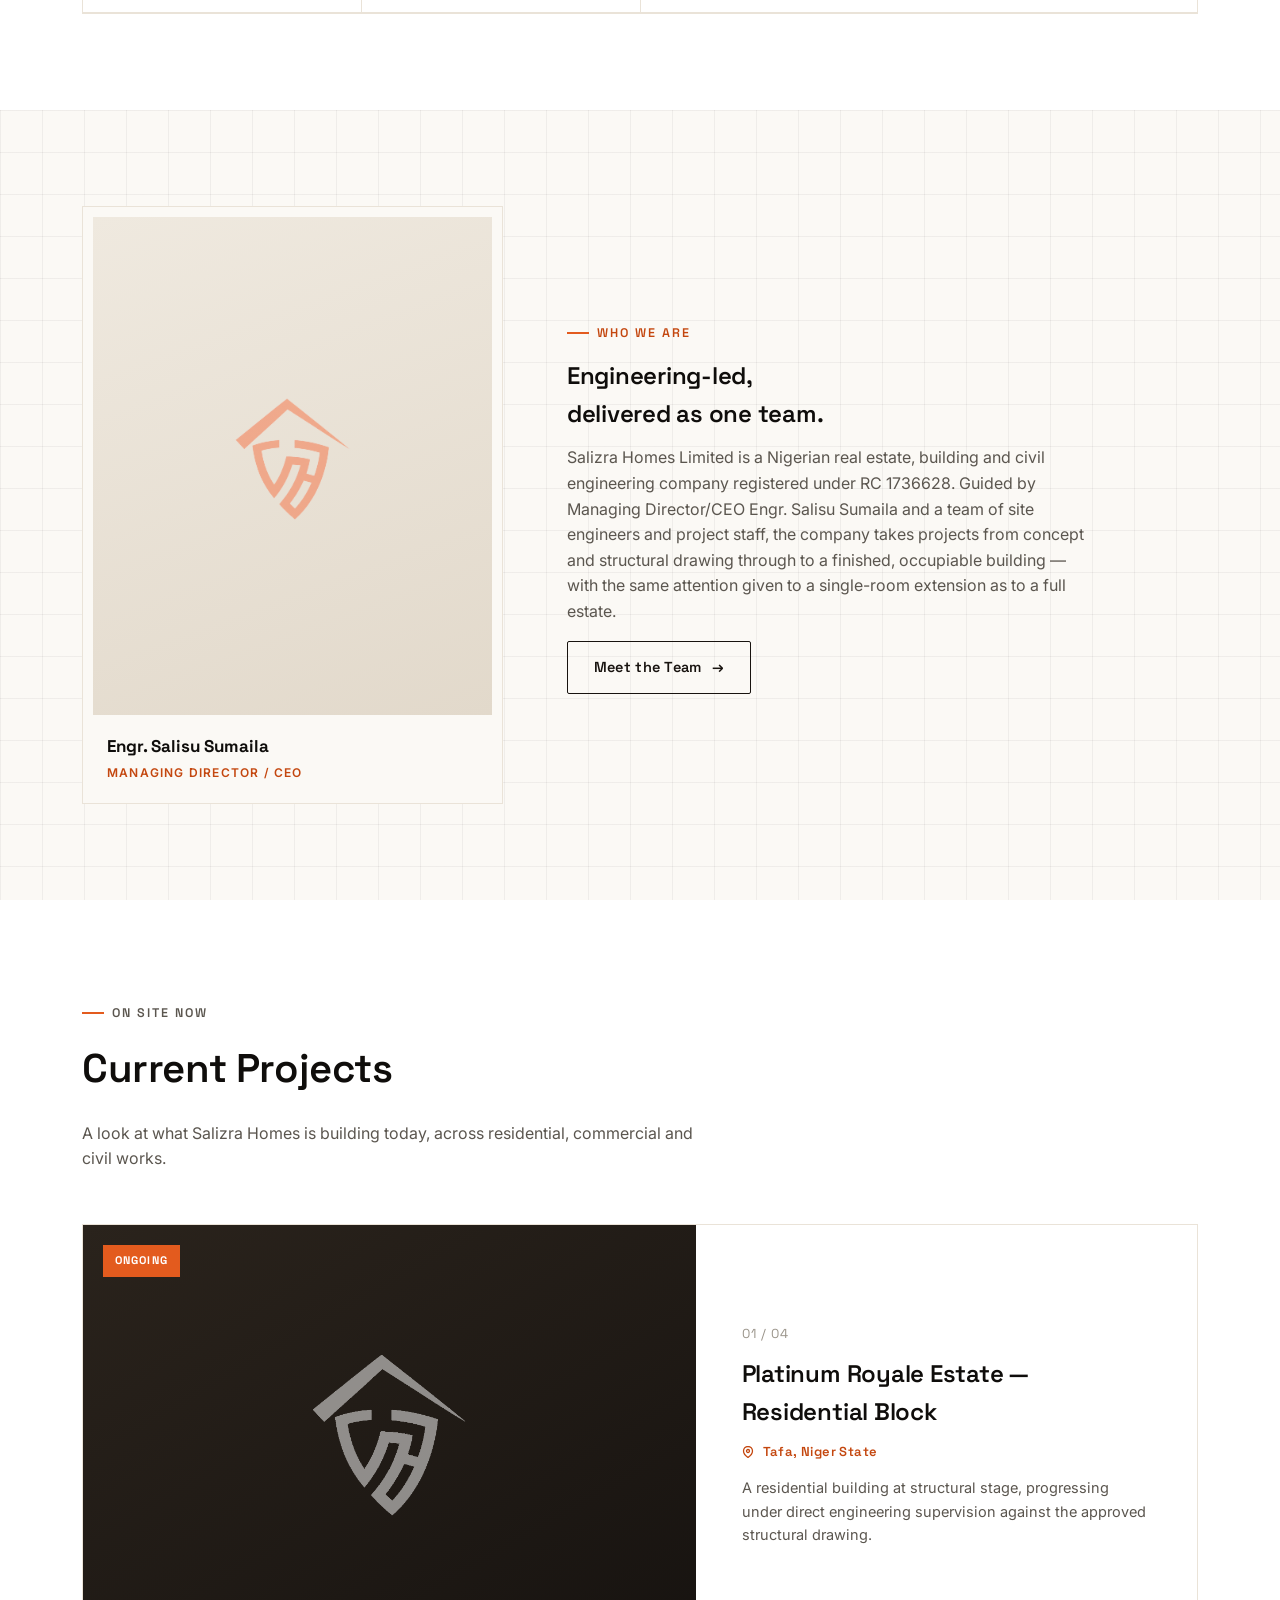
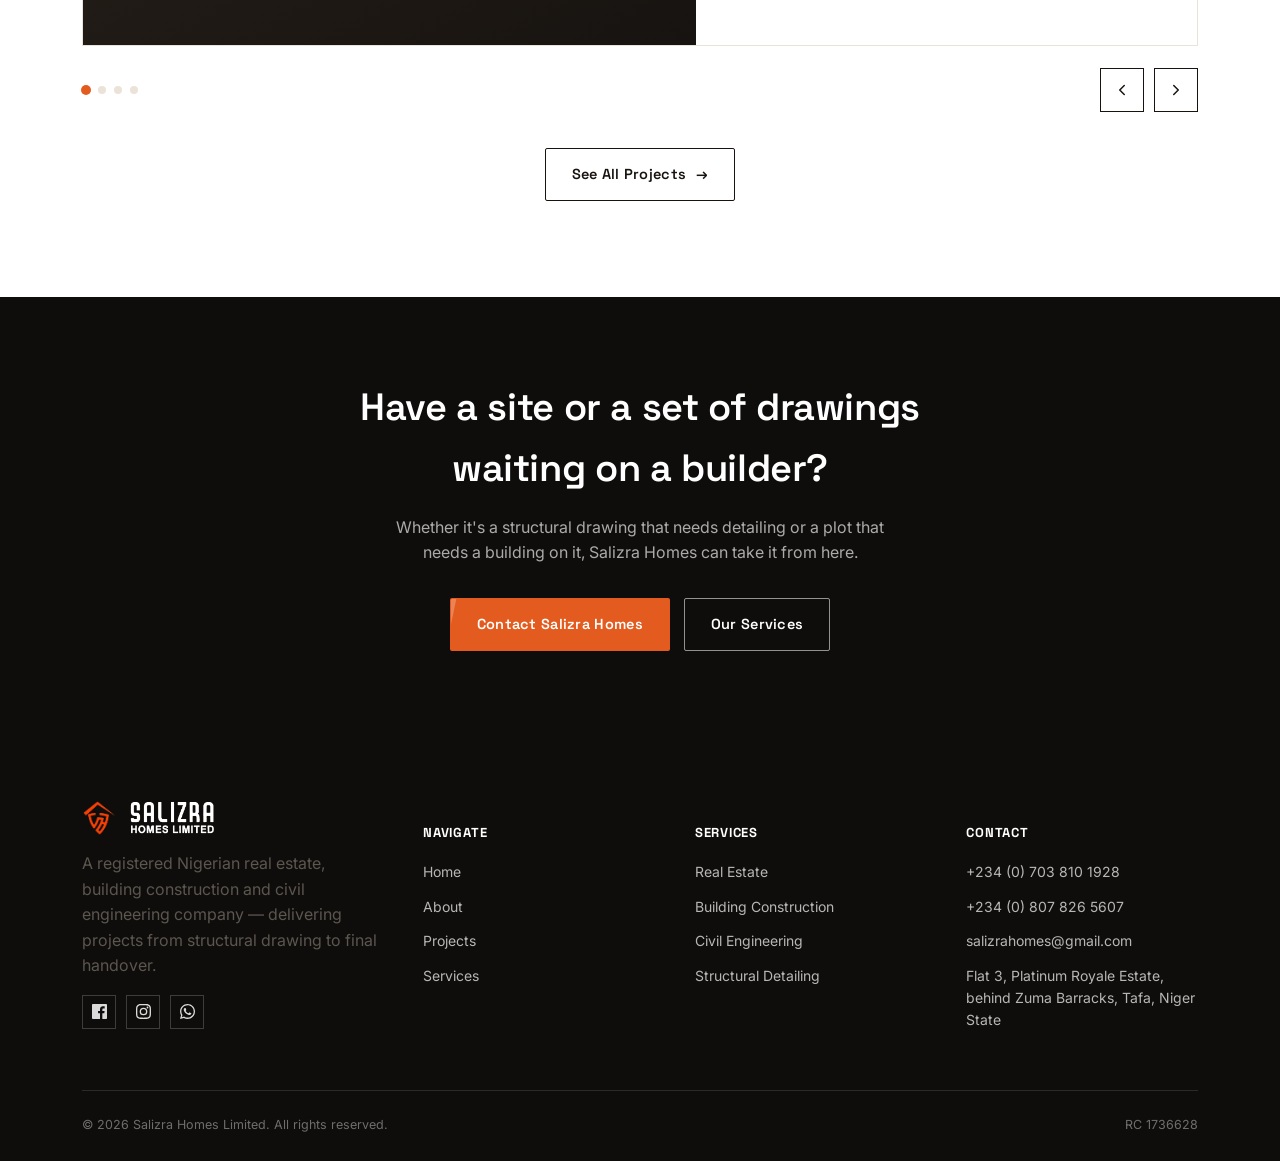
==== commit ca57dfc5: "Embed Salizra homepage additions" ====
--- a/index.html
+++ b/index.html
@@ -14,6 +14,7 @@
 <link rel="icon" type="image/png" sizes="192x192" href="images/logo/favicon-192.png">
 <link rel="shortcut icon" href="favicon.ico">
 <link rel="stylesheet" href="css/enhance.css">
+<link rel="stylesheet" href="salizra-additions/whatsapp-button/whatsapp-button.css">
 </head>
 <body>
 <!-- ============ PRELOADER ============ -->
@@ -314,6 +315,18 @@
     </div>
   </div>
 </footer>
+<a
+  href="https://wa.me/2347038101928?text=Hi%20Salizra%20Homes%2C%20I%27d%20like%20to%20ask%20about%20a%20project."
+  class="wa-float"
+  target="_blank"
+  rel="noopener noreferrer"
+  aria-label="Chat with Salizra Homes on WhatsApp"
+>
+  <span class="wa-tooltip">Chat with us</span>
+  <svg viewBox="0 0 32 32" xmlns="http://www.w3.org/2000/svg" aria-hidden="true">
+    <path d="M16.001 3C9.373 3 4 8.373 4 15c0 2.362.687 4.564 1.874 6.417L4 29l7.771-1.84A11.94 11.94 0 0 0 16.001 27C22.628 27 28 21.627 28 15S22.628 3 16.001 3zm0 21.818a9.77 9.77 0 0 1-4.98-1.362l-.357-.212-4.61 1.092 1.127-4.494-.233-.368A9.78 9.78 0 0 1 6.18 15c0-5.417 4.404-9.818 9.82-9.818 5.417 0 9.818 4.401 9.818 9.818 0 5.417-4.401 9.818-9.818 9.818zm5.377-7.343c-.294-.147-1.744-.86-2.014-.958-.27-.098-.467-.147-.663.147-.196.294-.76.958-.932 1.155-.172.196-.343.221-.637.074-.294-.147-1.242-.458-2.365-1.461-.874-.78-1.464-1.744-1.636-2.038-.172-.294-.018-.453.129-.6.132-.132.294-.343.441-.514.147-.172.196-.294.294-.49.098-.196.049-.368-.025-.514-.074-.147-.663-1.6-.909-2.192-.239-.575-.483-.497-.663-.506l-.564-.01c-.196 0-.514.074-.784.368-.27.294-1.03 1.007-1.03 2.454s1.055 2.846 1.202 3.043c.147.196 2.077 3.171 5.032 4.446.703.303 1.251.484 1.679.62.706.224 1.348.192 1.856.117.566-.085 1.744-.713 1.99-1.402.246-.69.246-1.28.172-1.402-.074-.123-.27-.196-.564-.343z"/>
+  </svg>
+</a>
 <script src="js/main.js"></script>
 </body>
 </html>
--- a/css/style.css
+++ b/css/style.css
@@ -196,6 +196,16 @@
 }
 .nav-cta { margin-left: 8px; }
 .nav-toggle { display: none; }
+
+@media (min-width: 901px) {
+  .nav-cta a.btn-primary {
+    min-width: 108px;
+    height: 40px;
+    justify-content: center;
+    padding: 8px 14px;
+    font-size: 13.5px;
+  }
+}
 
 @media (max-width: 900px) {
   .nav-toggle {
--- a/salizra-additions/whatsapp-button/whatsapp-button.css
+++ b/salizra-additions/whatsapp-button/whatsapp-button.css
@@ -0,0 +1,70 @@
+/* ===== Floating WhatsApp Button =====
+   Sits on every page, bottom-right, above all content.
+   Adjust --wa-color to match your brand accent if you want it less "WhatsApp green".
+*/
+
+:root {
+  --wa-color: #25D366;
+  --wa-color-dark: #1EBE5A;
+}
+
+.wa-float {
+  position: fixed;
+  bottom: 24px;
+  right: 24px;
+  z-index: 9999;
+  display: flex;
+  align-items: center;
+  justify-content: center;
+  width: 58px;
+  height: 58px;
+  border-radius: 50%;
+  background: var(--wa-color);
+  box-shadow: 0 6px 20px rgba(0, 0, 0, 0.25);
+  transition: transform 0.2s ease, box-shadow 0.2s ease, background 0.2s ease;
+  text-decoration: none;
+}
+
+.wa-float:hover {
+  background: var(--wa-color-dark);
+  transform: translateY(-3px);
+  box-shadow: 0 10px 24px rgba(0, 0, 0, 0.3);
+}
+
+.wa-float svg {
+  width: 30px;
+  height: 30px;
+  fill: #ffffff;
+}
+
+/* Small "message us" tooltip that appears on hover (desktop only) */
+.wa-float .wa-tooltip {
+  position: absolute;
+  right: 68px;
+  background: #111827;
+  color: #ffffff;
+  font-family: inherit;
+  font-size: 13px;
+  padding: 6px 12px;
+  border-radius: 6px;
+  white-space: nowrap;
+  opacity: 0;
+  pointer-events: none;
+  transition: opacity 0.2s ease;
+}
+
+.wa-float:hover .wa-tooltip {
+  opacity: 1;
+}
+
+@media (max-width: 640px) {
+  .wa-float {
+    bottom: 16px;
+    right: 16px;
+    width: 52px;
+    height: 52px;
+  }
+  .wa-float .wa-tooltip {
+    display: none; /* skip tooltip on mobile, thumb already knows what it is */
+  }
+}
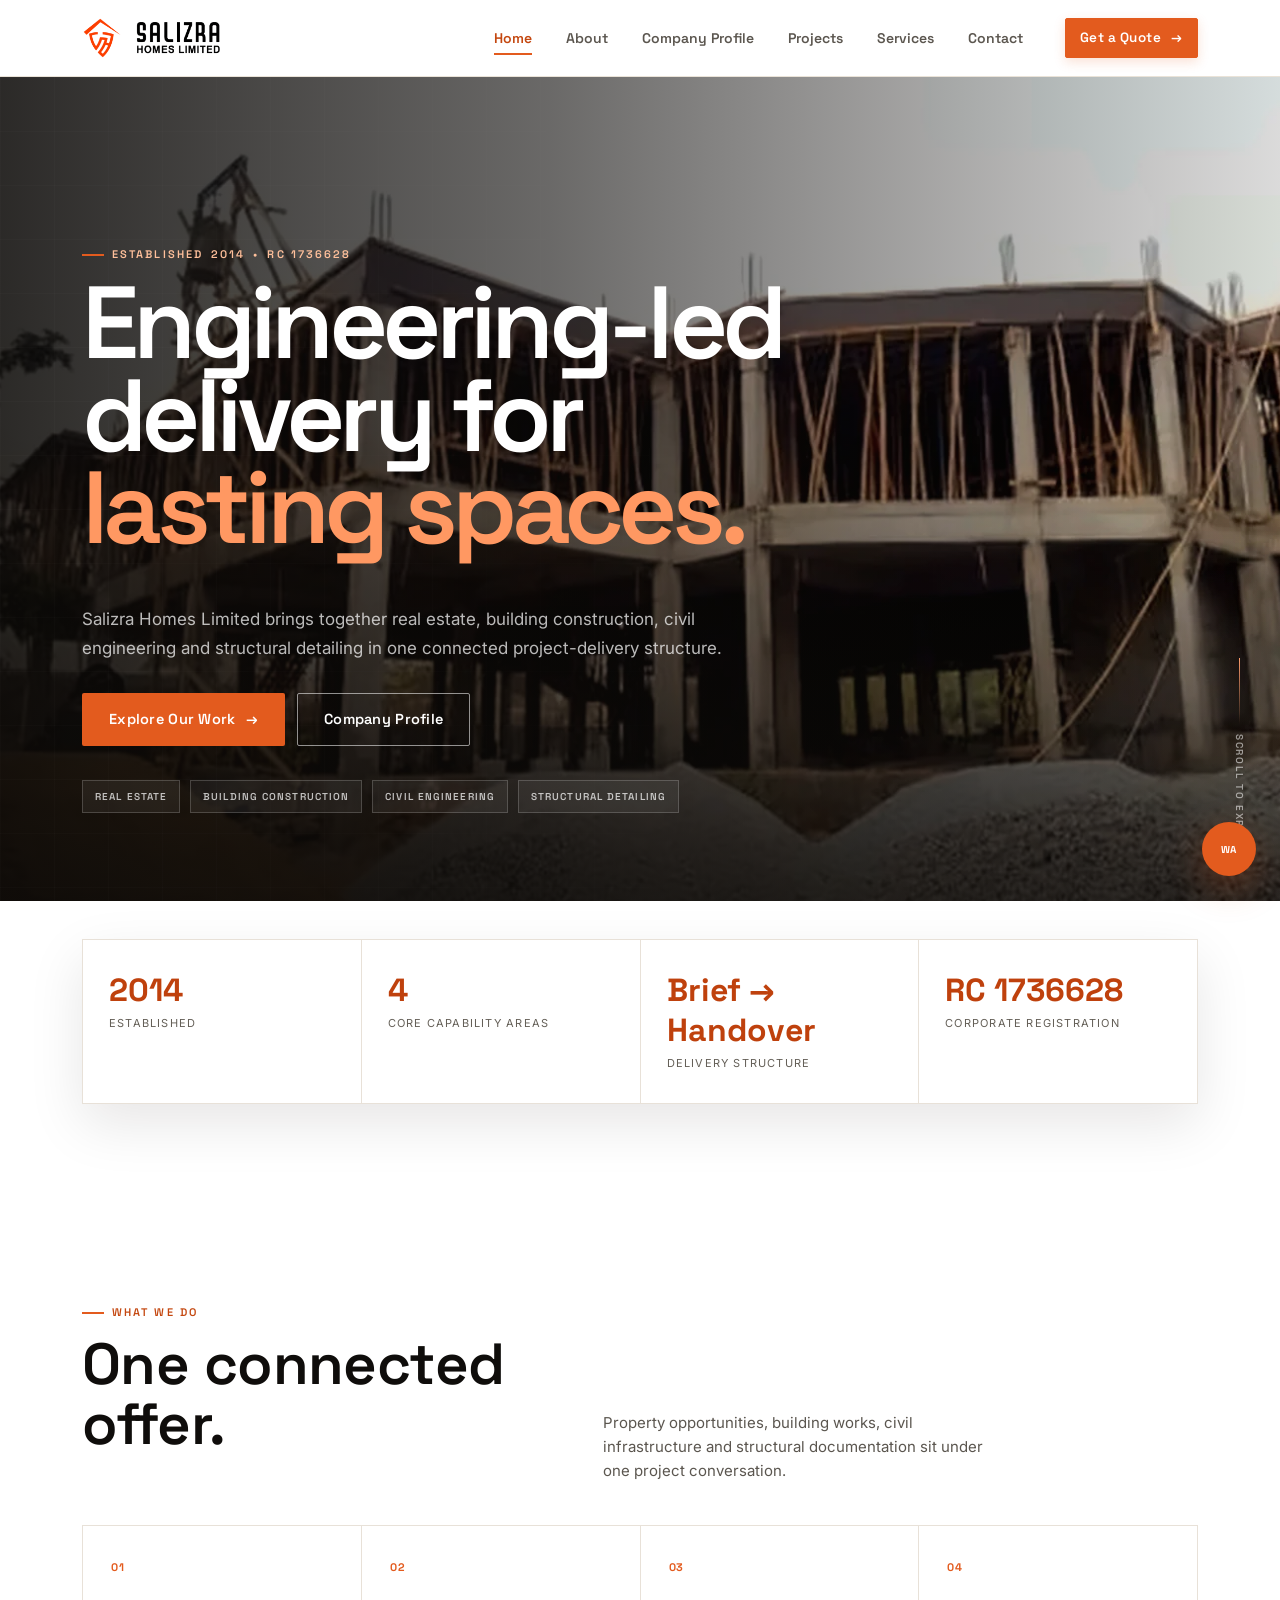
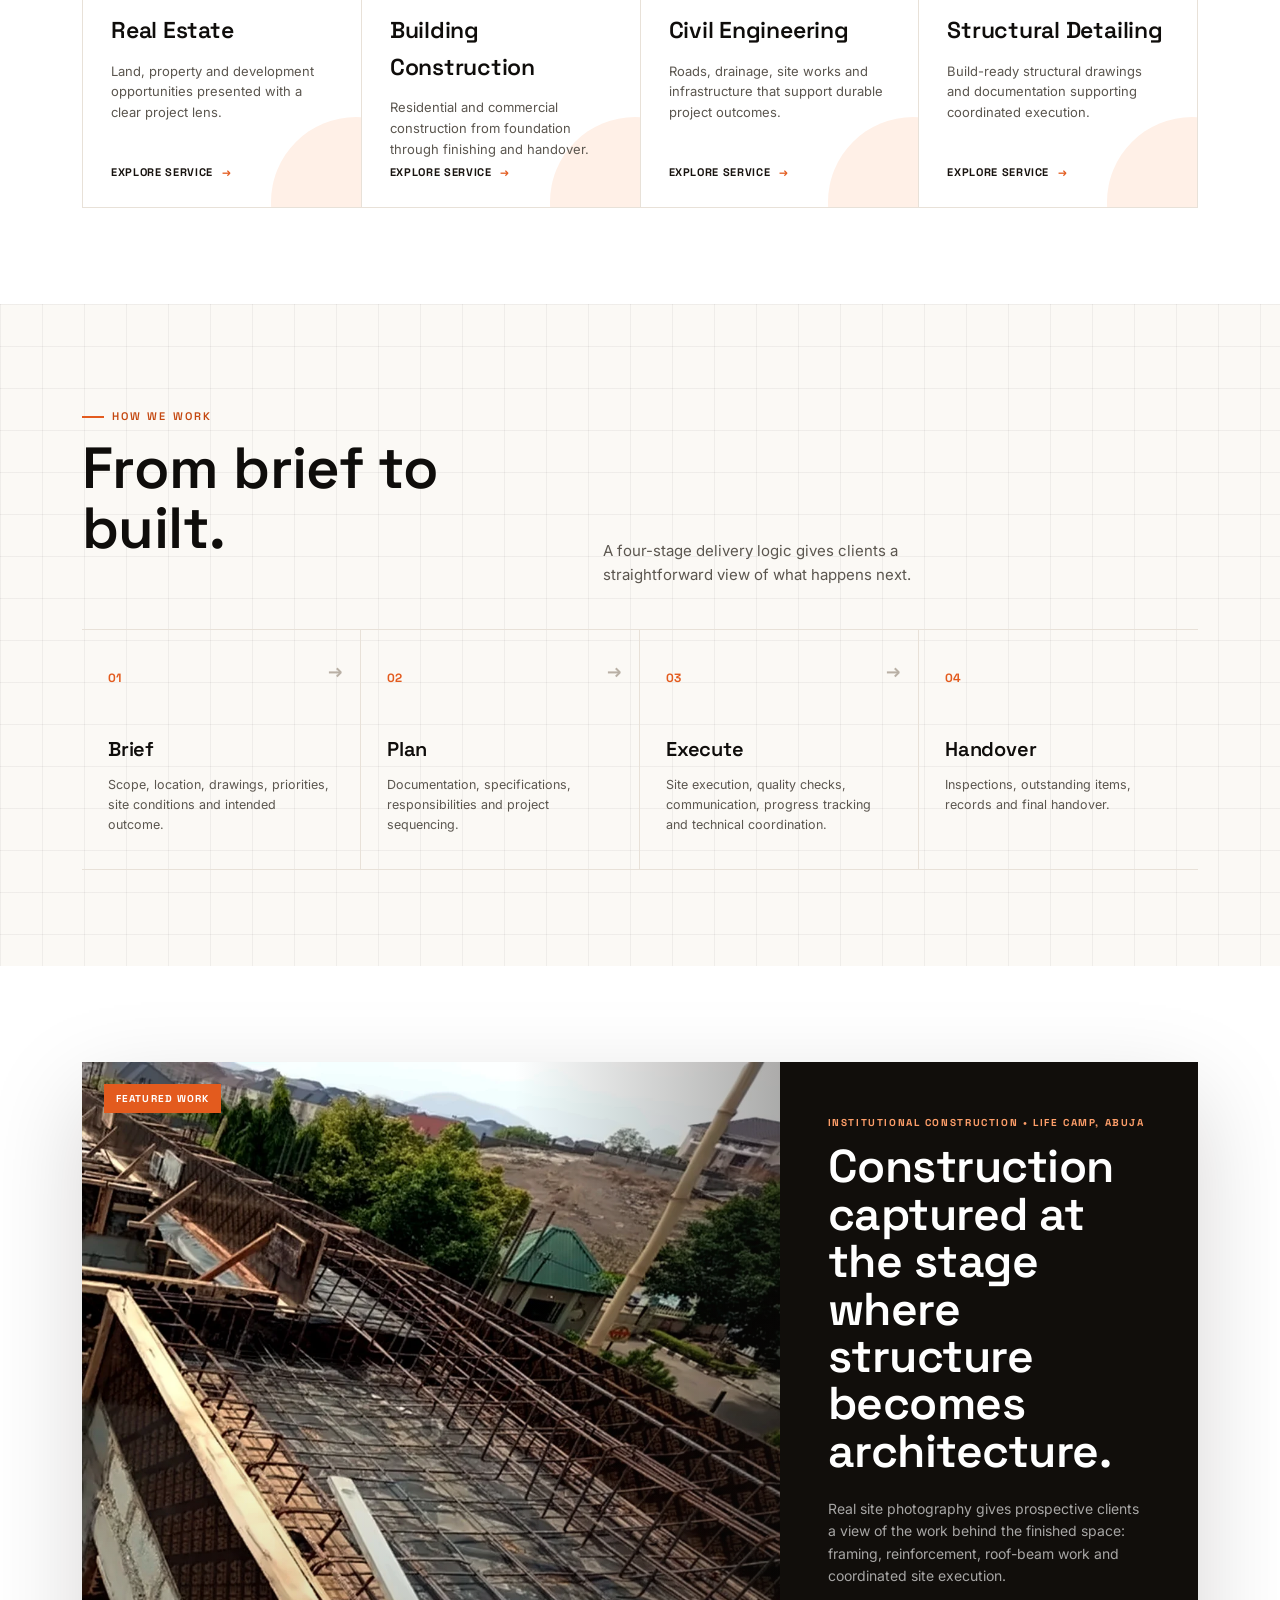
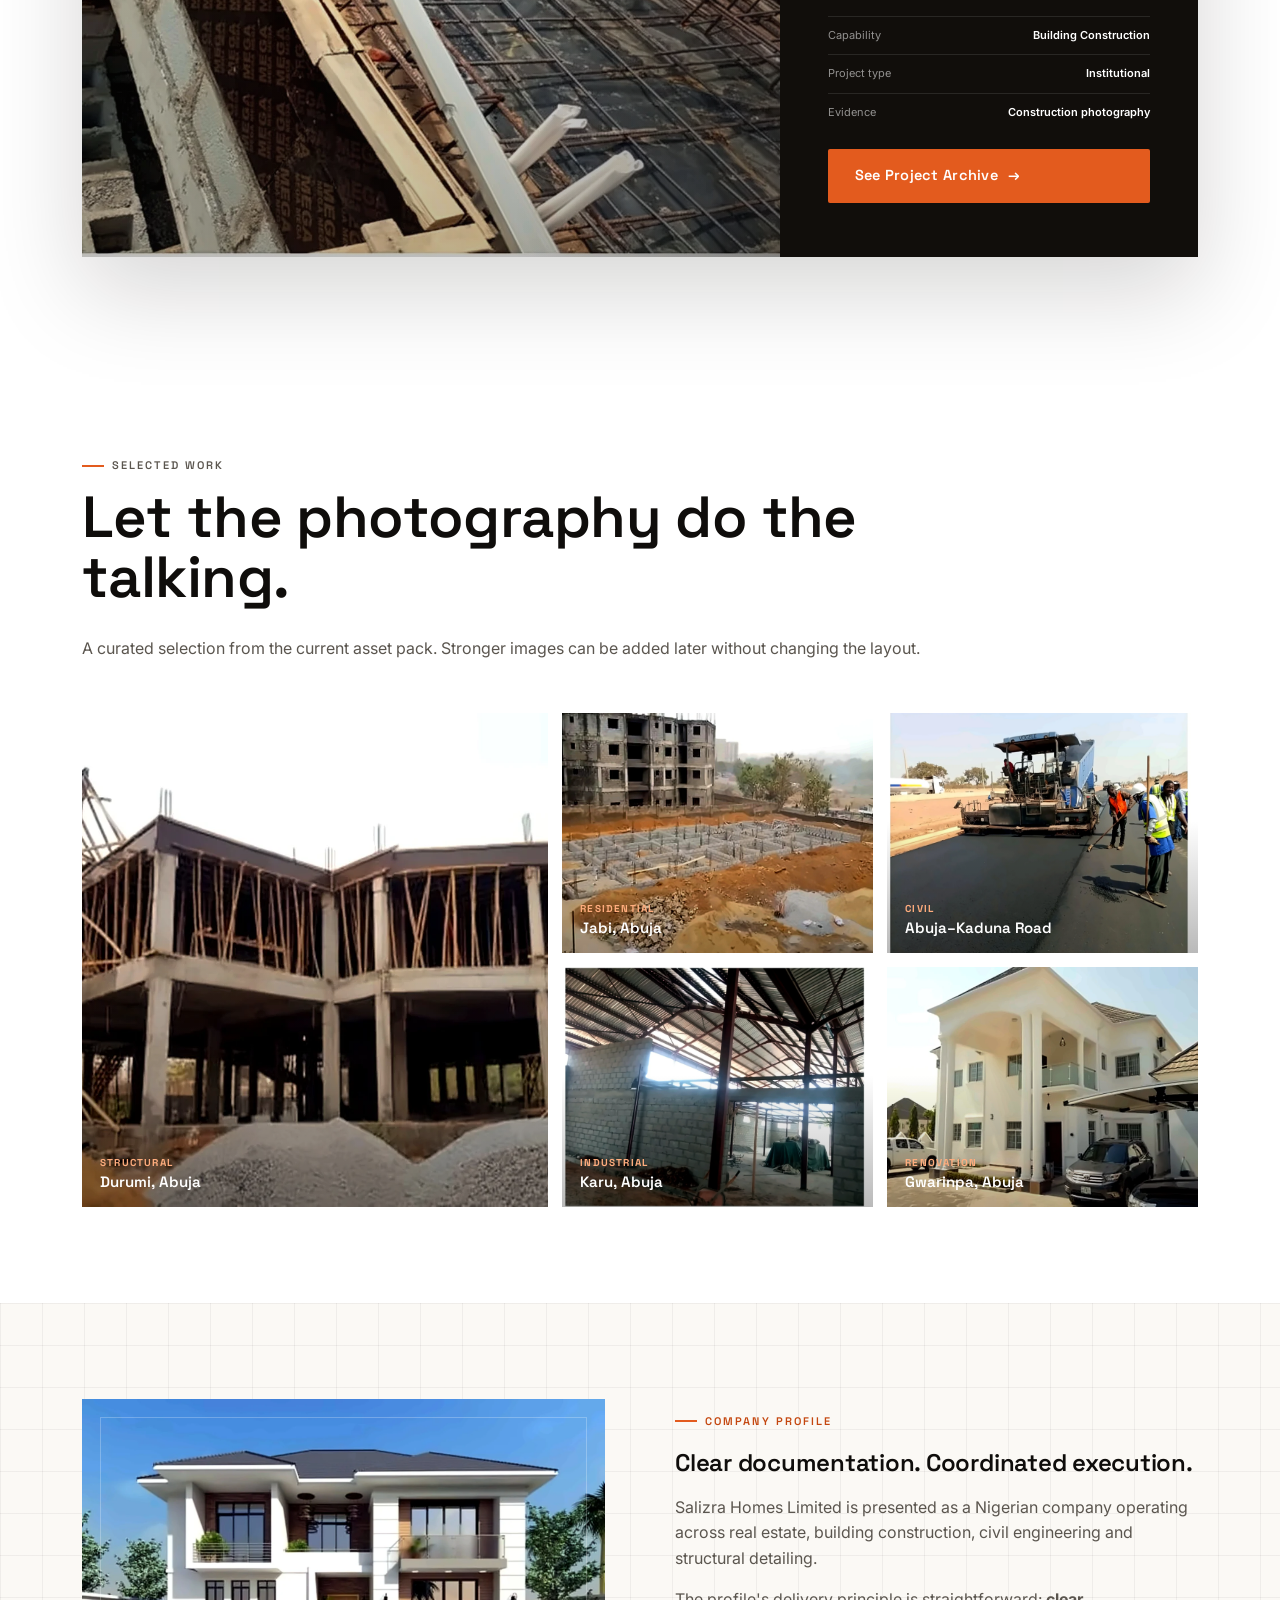
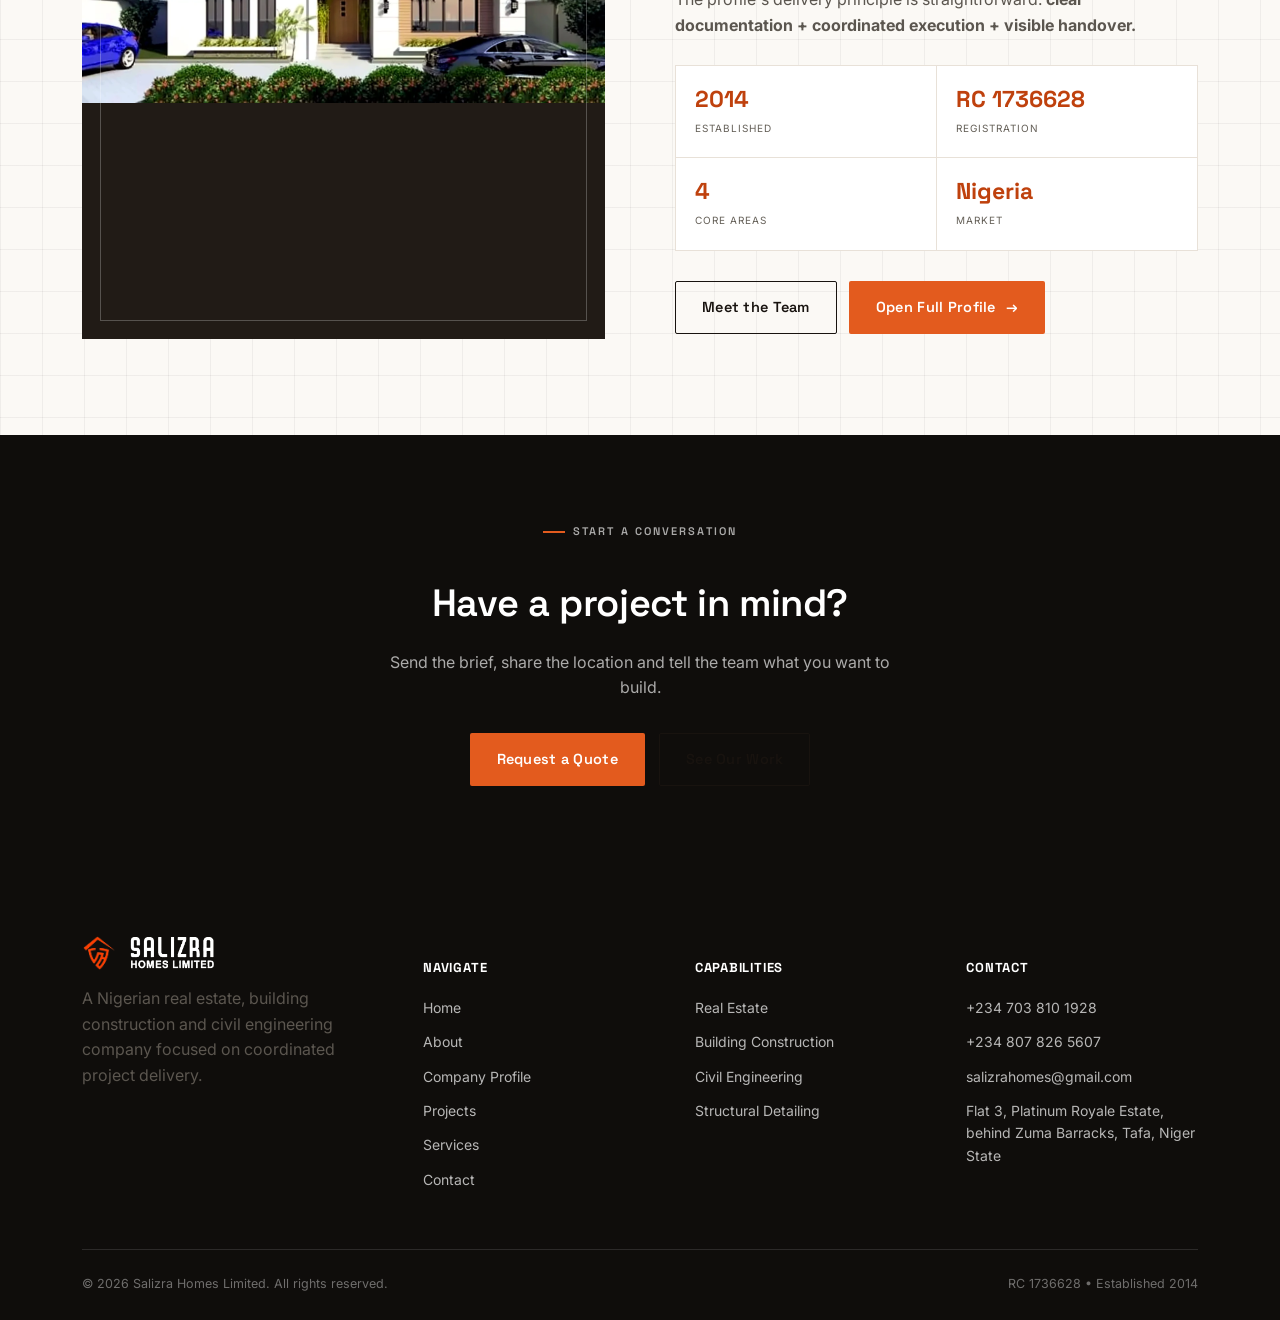
==== commit 736e7566: "Initial commit: Salizra Homes website" ====
--- a/index.html
+++ b/index.html
@@ -1,332 +1,9 @@
-<!DOCTYPE html>
-<html lang="en">
-<head>
-<meta charset="UTF-8">
-<meta name="viewport" content="width=device-width, initial-scale=1.0">
-<title>Salizra Homes Limited — Real Estate, Building &amp; Civil Engineering</title>
-<meta name="description" content="Salizra Homes Limited (RC 1736628) — Real estate development, building construction, civil engineering works and structural detailing based in Niger State, Nigeria.">
-<link rel="preconnect" href="https://fonts.googleapis.com">
-<link href="https://fonts.googleapis.com/css2?family=Inter:wght@400;500;600&family=Oswald:wght@500;600&family=Space+Grotesk:wght@500;600;700&display=swap" rel="stylesheet">
-<link rel="stylesheet" href="css/style.css">
-<link rel="icon" type="image/png" sizes="32x32" href="images/logo/favicon-32.png">
-<link rel="icon" type="image/png" sizes="16x16" href="images/logo/favicon-16.png">
-<link rel="apple-touch-icon" sizes="180x180" href="images/logo/favicon-180.png">
-<link rel="icon" type="image/png" sizes="192x192" href="images/logo/favicon-192.png">
-<link rel="shortcut icon" href="favicon.ico">
-<link rel="stylesheet" href="css/enhance.css">
-<link rel="stylesheet" href="salizra-additions/whatsapp-button/whatsapp-button.css">
-</head>
-<body>
-<!-- ============ PRELOADER ============ -->
-<div class="preloader" id="preloader" role="status" aria-label="Loading Salizra Homes Limited">
-  <div class="preloader-inner">
-    <div class="preloader-shield">
-      <img class="preloader-base" src="images/logo/salizra-icon-white.png" alt="">
-      <div class="preloader-sweep"></div>
-      <div class="preloader-sweep preloader-sweep-2"></div>
-    </div>
-    <div class="preloader-word">SALIZRA<span>HOMES LIMITED</span></div>
-    <div class="preloader-bar"><div class="preloader-bar-fill"></div></div>
-  </div>
-</div>
-
-<!-- ============ HEADER ============ -->
-<header class="site-header">
-  <nav class="nav">
-    <a href="index.html" class="brand">
-      <img src="images/logo/salizra-icon.png" alt="Salizra Homes Limited" class="brand-mark">
-      <span class="brand-word"><b>SALIZRA</b><span>Homes Limited</span></span>
-    </a>
-    <button class="nav-toggle" aria-label="Toggle menu" onclick="document.querySelector('.nav-links').classList.toggle('open'); this.classList.toggle('open');"><span></span></button>
-    <ul class="nav-links">
-      <li><a href="index.html" class="active">Home</a></li>
-      <li><a href="about.html">About</a></li>
-      <li><a href="projects.html">Projects</a></li>
-      <li><a href="services.html">Services</a></li>
-      <li><a href="contact.html">Contact</a></li>
-      <li class="nav-cta"><a href="contact.html" class="btn btn-primary">Get a Quote</a></li>
-    </ul>
-  </nav>
-</header>
-
-<!-- ============ HERO ============ -->
-<section class="hero">
-  <div class="hero-background hero-background-current" aria-hidden="true"></div>
-  <div class="hero-background hero-background-next" aria-hidden="true"></div>
-  <div class="container hero-grid">
-    <div class="reveal">
-      <p class="eyebrow">RC 1736628 &nbsp;&bull;&nbsp; Tafa, Niger State</p>
-      <h1>Structures built<br>with <em>precision</em>,<br>homes built to <em>last</em>.</h1>
-      <p class="hero-lede">Salizra Homes Limited delivers real estate development, building construction and civil engineering works — from the first structural drawing to the final handover.</p>
-      <div class="hero-actions">
-        <a href="projects.html" class="btn btn-primary">View Current Projects <span class="btn-arrow">&rarr;</span></a>
-        <a href="contact.html" class="btn btn-outline">Talk to Us</a>
-      </div>
-      <div class="hero-tags">
-        <span class="tag">Real Estate</span>
-        <span class="tag">Building Construction</span>
-        <span class="tag">Civil Engineering</span>
-        <span class="tag">Structural Detailing</span>
-      </div>
-    </div>
-  </div>
-</section>
-
-<div class="section-divider"><div class="chevron-divider"></div></div>
-
-<!-- ============ SERVICE PILLS ============ -->
-<section class="section" style="padding-top:64px;">
-  <div class="container">
-    <div class="pill-strip">
-      <div class="pill">
-        <span class="pill-index">01</span>
-        <div class="pill-body">
-          <b>Real Estate</b>
-          <p>Land acquisition, estate development and property sales.</p>
-        </div>
-      </div>
-      <div class="pill">
-        <span class="pill-index">02</span>
-        <div class="pill-body">
-          <b>Building Construction</b>
-          <p>Residential and commercial construction from foundation to finishing.</p>
-        </div>
-      </div>
-      <div class="pill">
-        <span class="pill-index">03</span>
-        <div class="pill-body">
-          <b>Civil Engineering</b>
-          <p>Site works, roads and infrastructure delivered to specification.</p>
-        </div>
-      </div>
-      <div class="pill">
-        <span class="pill-index">04</span>
-        <div class="pill-body">
-          <b>Structural Detailing</b>
-          <p>Detailed structural drawings prepared for build-ready accuracy.</p>
-        </div>
-      </div>
-    </div>
-  </div>
-</section>
-
-<section class="section" style="padding-top:0;">
-  <div class="container">
-    <div class="section-head">
-      <p class="eyebrow">Why Salizra Homes</p>
-      <h2>Built like a company,<br>run like an engineering office.</h2>
-    </div>
-    <div class="diff-band">
-      <div class="diff-item reveal">
-        <div class="diff-icon"><svg viewBox="0 0 24 24" fill="none" stroke="currentColor" stroke-width="2" stroke-linecap="round" stroke-linejoin="round"><circle cx="12" cy="12" r="9"/><circle cx="12" cy="12" r="5"/><circle cx="12" cy="12" r="1.4" fill="currentColor" stroke="none"/></svg></div>
-        <h4>Engineer-Led Delivery</h4>
-        <p>Every project is executed under direct engineering oversight, from structural drawing to final finish.</p>
-      </div>
-      <div class="diff-item reveal">
-        <div class="diff-icon"><svg viewBox="0 0 24 24" fill="none" stroke="currentColor" stroke-width="2" stroke-linecap="round" stroke-linejoin="round"><path d="M12 2 4 5v6c0 5 3.5 9 8 11 4.5-2 8-6 8-11V5l-8-3z"/><path d="M8.5 12.5l2.5 2.5 4.5-5"/></svg></div>
-        <h4>Registered &amp; Accountable</h4>
-        <p>Operating as a duly registered Nigerian limited company under RC 1736628.</p>
-      </div>
-      <div class="diff-item reveal">
-        <div class="diff-icon"><svg viewBox="0 0 24 24" fill="none" stroke="currentColor" stroke-width="2" stroke-linecap="round" stroke-linejoin="round"><path d="M12 2 2 7l10 5 10-5-10-5z"/><path d="M2 17l10 5 10-5"/><path d="M2 12l10 5 10-5"/></svg></div>
-        <h4>Full-Cycle Capability</h4>
-        <p>Real estate, construction and civil engineering handled under one roof, without external hand-offs.</p>
-      </div>
-      <div class="diff-item reveal">
-        <div class="diff-icon"><svg viewBox="0 0 24 24" fill="none" stroke="currentColor" stroke-width="2" stroke-linecap="round" stroke-linejoin="round"><path d="M21 10c0 7-9 13-9 13s-9-6-9-13a9 9 0 0118 0z"/><circle cx="12" cy="10" r="3"/></svg></div>
-        <h4>Rooted in Niger State</h4>
-        <p>Based in Tafa, Niger State, with a hands-on presence maintained on every site we take on.</p>
-      </div>
-    </div>
-  </div>
-</section>
-
-<!-- ============ ABOUT / FOUNDER TEASER ============ -->
-<section class="section blueprint">
-  <div class="container about-teaser">
-    <div class="founder-card reveal">
-      <!-- EDIT: replace the watermark icon below with a real portrait of Engr. Salisu Sumaila -->
-      <div class="founder-photo">
-        <img src="images/logo/salizra-icon.png" alt="" class="watermark">
-      </div>
-      <div class="founder-meta">
-        <b>Engr. Salisu Sumaila</b>
-        <span>Managing Director / CEO</span>
-      </div>
-    </div>
-    <div class="reveal">
-      <p class="eyebrow">Who We Are</p>
-      <h2>Engineering-led,<br>delivered as one team.</h2>
-      <p style="font-size:16px; max-width:52ch;">Salizra Homes Limited is a Nigerian real estate, building and civil engineering company registered under RC 1736628. Guided by Managing Director/CEO Engr. Salisu Sumaila and a team of site engineers and project staff, the company takes projects from concept and structural drawing through to a finished, occupiable building — with the same attention given to a single-room extension as to a full estate.</p>
-      <a href="about.html" class="btn btn-outline">Meet the Team <span class="btn-arrow">&rarr;</span></a>
-    </div>
-  </div>
-</section>
-
-<!-- ============ CURRENT PROJECTS SLIDESHOW ============ -->
-<section class="section" id="projects">
-  <div class="container">
-    <div class="section-head">
-      <p class="eyebrow">On Site Now</p>
-      <h2>Current Projects</h2>
-      <p style="font-size:16px;">A look at what Salizra Homes is building today, across residential, commercial and civil works.</p>
-    </div>
-
-    <div class="slideshow" data-slideshow>
-      <div class="slideshow-track-wrap">
-        <div class="slideshow-track">
-
-          <!-- EDIT: replace the watermark icon below with a real site photo -->
-          <div class="slide">
-            <div class="slide-media">
-              <span class="slide-status">Ongoing</span>
-              <img src="images/logo/salizra-icon-white.png" alt="" class="watermark">
-            </div>
-            <div class="slide-body">
-              <span class="slide-index">01 / 04</span>
-              <h3>Platinum Royale Estate — Residential Block</h3>
-              <span class="slide-loc"><svg viewBox="0 0 24 24" width="12" height="12" fill="none" stroke="currentColor" stroke-width="2.6" stroke-linecap="round" stroke-linejoin="round" style="display:inline-block;vertical-align:-1px;margin-right:3px;"><path d="M21 10c0 7-9 13-9 13s-9-6-9-13a9 9 0 0118 0z"/><circle cx="12" cy="10" r="3"/></svg>Tafa, Niger State</span>
-              <p class="slide-desc">A residential building at structural stage, progressing under direct engineering supervision against the approved structural drawing.</p>
-            </div>
-          </div>
-
-          <!-- EDIT: replace the watermark icon below with a real site photo -->
-          <div class="slide">
-            <div class="slide-media">
-              <span class="slide-status">Ongoing</span>
-              <img src="images/logo/salizra-icon-white.png" alt="" class="watermark">
-            </div>
-            <div class="slide-body">
-              <span class="slide-index">02 / 04</span>
-              <h3>Private Duplex — Foundation to Roofing</h3>
-              <span class="slide-loc"><svg viewBox="0 0 24 24" width="12" height="12" fill="none" stroke="currentColor" stroke-width="2.6" stroke-linecap="round" stroke-linejoin="round" style="display:inline-block;vertical-align:-1px;margin-right:3px;"><path d="M21 10c0 7-9 13-9 13s-9-6-9-13a9 9 0 0118 0z"/><circle cx="12" cy="10" r="3"/></svg>Niger State</span>
-              <p class="slide-desc">A private client duplex currently under construction, from foundation through to roofing level.</p>
-            </div>
-          </div>
-
-          <!-- EDIT: replace the watermark icon below with a real site photo -->
-          <div class="slide">
-            <div class="slide-media">
-              <span class="slide-status completed">Completed</span>
-              <img src="images/logo/salizra-icon-white.png" alt="" class="watermark">
-            </div>
-            <div class="slide-body">
-              <span class="slide-index">03 / 04</span>
-              <h3>Boundary Fence &amp; Site Works</h3>
-              <span class="slide-loc"><svg viewBox="0 0 24 24" width="12" height="12" fill="none" stroke="currentColor" stroke-width="2.6" stroke-linecap="round" stroke-linejoin="round" style="display:inline-block;vertical-align:-1px;margin-right:3px;"><path d="M21 10c0 7-9 13-9 13s-9-6-9-13a9 9 0 0118 0z"/><circle cx="12" cy="10" r="3"/></svg>Tafa, Niger State</span>
-              <p class="slide-desc">Boundary fencing and site levelling works completed and handed over to the client.</p>
-            </div>
-          </div>
-
-          <!-- EDIT: replace the watermark icon below with a real site photo -->
-          <div class="slide">
-            <div class="slide-media">
-              <span class="slide-status">Ongoing</span>
-              <img src="images/logo/salizra-icon-white.png" alt="" class="watermark">
-            </div>
-            <div class="slide-body">
-              <span class="slide-index">04 / 04</span>
-              <h3>Commercial Shop Complex</h3>
-              <span class="slide-loc"><svg viewBox="0 0 24 24" width="12" height="12" fill="none" stroke="currentColor" stroke-width="2.6" stroke-linecap="round" stroke-linejoin="round" style="display:inline-block;vertical-align:-1px;margin-right:3px;"><path d="M21 10c0 7-9 13-9 13s-9-6-9-13a9 9 0 0118 0z"/><circle cx="12" cy="10" r="3"/></svg>Niger State</span>
-              <p class="slide-desc">A small commercial complex currently at block-work stage, built to specification for retail use.</p>
-            </div>
-          </div>
-
-        </div>
-      </div>
-      <div class="slideshow-controls">
-        <div class="slideshow-dots" data-dots></div>
-        <div class="slideshow-arrows">
-          <button class="arrow-btn" data-prev aria-label="Previous project">
-            <svg width="18" height="18" viewBox="0 0 24 24" fill="none"><path d="M15 18l-6-6 6-6" stroke-width="2" stroke-linecap="round" stroke-linejoin="round"/></svg>
-          </button>
-          <button class="arrow-btn" data-next aria-label="Next project">
-            <svg width="18" height="18" viewBox="0 0 24 24" fill="none"><path d="M9 18l6-6-6-6" stroke-width="2" stroke-linecap="round" stroke-linejoin="round"/></svg>
-          </button>
-        </div>
-      </div>
-    </div>
-
-    <div style="margin-top:36px; text-align:center;">
-      <a href="projects.html" class="btn btn-outline">See All Projects <span class="btn-arrow">&rarr;</span></a>
-    </div>
-  </div>
-</section>
-
-<!-- ============ CTA BAND ============ -->
-<section class="cta-band">
-  <div class="container">
-    <h2>Have a site or a set of drawings<br>waiting on a builder?</h2>
-    <p>Whether it's a structural drawing that needs detailing or a plot that needs a building on it, Salizra Homes can take it from here.</p>
-    <div class="cta-actions">
-      <a href="contact.html" class="btn btn-primary">Contact Salizra Homes</a>
-      <a href="services.html" class="btn btn-outline on-dark">Our Services</a>
-    </div>
-  </div>
-</section>
-
-<!-- ============ FOOTER ============ -->
-<footer class="site-footer">
-  <div class="container">
-    <div class="footer-grid">
-      <div>
-        <div class="footer-brand">
-          <img src="images/logo/salizra-icon.png" alt="Salizra Homes Limited" width="34" height="34">
-          <span><b>SALIZRA</b><span>Homes Limited</span></span>
-        </div>
-        <p>A registered Nigerian real estate, building construction and civil engineering company &mdash; delivering projects from structural drawing to final handover.</p>
-        <div class="footer-social">
-          <a href="#" aria-label="Facebook" target="_blank" rel="noopener"><svg viewBox="0 0 24 24" xmlns="http://www.w3.org/2000/svg" aria-hidden="true"><path d="M22.675 0h-21.35C.595 0 0 .593 0 1.325v21.351C0 23.407.595 24 1.325 24H12.82v-9.294H9.692v-3.622h3.128V8.413c0-3.1 1.893-4.788 4.659-4.788 1.325 0 2.463.099 2.795.143v3.24l-1.918.001c-1.504 0-1.795.715-1.795 1.763v2.313h3.587l-.467 3.622h-3.12V24h6.116C23.407 24 24 23.407 24 22.676V1.325C24 .593 23.407 0 22.675 0z"/></svg></a>
-          <a href="#" aria-label="Instagram" target="_blank" rel="noopener"><svg viewBox="0 0 24 24" xmlns="http://www.w3.org/2000/svg" aria-hidden="true"><path d="M12 0C8.74 0 8.333.015 7.053.072 5.775.132 4.905.333 4.14.63c-.789.306-1.459.717-2.126 1.384S.935 3.35.63 4.14C.333 4.905.131 5.775.072 7.053.012 8.333 0 8.74 0 12s.015 3.667.072 4.947c.06 1.277.261 2.148.558 2.913.306.788.717 1.459 1.384 2.126.667.666 1.336 1.079 2.126 1.384.766.296 1.636.499 2.913.558C8.333 23.988 8.74 24 12 24s3.667-.015 4.947-.072c1.277-.06 2.148-.262 2.913-.558.788-.306 1.459-.718 2.126-1.384.666-.667 1.079-1.335 1.384-2.126.296-.765.499-1.636.558-2.913.06-1.28.072-1.687.072-4.947s-.015-3.667-.072-4.947c-.06-1.277-.262-2.149-.558-2.913-.306-.789-.718-1.459-1.384-2.126C21.319 1.347 20.651.935 19.86.63c-.765-.297-1.636-.499-2.913-.558C15.667.012 15.26 0 12 0zm0 2.16c3.203 0 3.585.016 4.85.071 1.17.055 1.805.249 2.227.415.562.217.96.477 1.382.896.419.42.679.819.896 1.381.164.422.36 1.057.413 2.227.057 1.266.07 1.646.07 4.85s-.015 3.585-.074 4.85c-.061 1.17-.256 1.805-.421 2.227-.224.562-.479.96-.899 1.382-.419.419-.824.679-1.38.896-.42.164-1.065.36-2.235.413-1.274.057-1.649.07-4.859.07-3.211 0-3.586-.015-4.859-.074-1.171-.061-1.816-.256-2.236-.421-.569-.224-.96-.479-1.379-.899-.421-.419-.69-.824-.9-1.38-.165-.42-.359-1.065-.42-2.235-.045-1.26-.061-1.649-.061-4.844 0-3.196.016-3.586.061-4.861.061-1.17.255-1.814.42-2.234.21-.57.479-.96.9-1.381.419-.419.81-.689 1.379-.898.42-.166 1.051-.361 2.221-.421 1.275-.045 1.65-.06 4.859-.06zm0 3.678a6.162 6.162 0 106.163 6.162A6.162 6.162 0 0012 5.838zm0 10.163a4 4 0 110-8 4 4 0 010 8zm7.846-10.405a1.44 1.44 0 11-2.88 0 1.44 1.44 0 012.88 0z"/></svg></a>
-          <a href="https://wa.me/2347038101928" aria-label="WhatsApp" target="_blank" rel="noopener"><svg viewBox="0 0 24 24" xmlns="http://www.w3.org/2000/svg" aria-hidden="true"><path d="M17.472 14.382c-.297-.149-1.758-.867-2.03-.967-.273-.099-.471-.148-.67.15-.197.297-.767.966-.94 1.164-.173.199-.347.223-.644.075-.297-.15-1.255-.463-2.39-1.475-.883-.788-1.48-1.761-1.653-2.059-.173-.297-.018-.458.13-.606.134-.133.298-.347.446-.52.149-.174.198-.298.298-.497.099-.198.05-.371-.025-.52-.075-.149-.669-1.612-.916-2.207-.242-.579-.487-.5-.669-.51-.173-.008-.371-.01-.57-.01-.198 0-.52.074-.792.372-.272.297-1.04 1.016-1.04 2.479 0 1.462 1.065 2.875 1.213 3.074.149.198 2.096 3.2 5.077 4.487.709.306 1.262.489 1.694.625.712.227 1.36.195 1.871.118.571-.085 1.758-.719 2.006-1.413.248-.694.248-1.289.173-1.413-.074-.124-.272-.198-.57-.347zm-5.421 7.403h-.004a9.87 9.87 0 01-5.031-1.378l-.361-.214-3.741.982.998-3.648-.235-.374a9.86 9.86 0 01-1.51-5.26c.001-5.45 4.436-9.884 9.888-9.884 2.64 0 5.122 1.03 6.988 2.898a9.825 9.825 0 012.893 6.994c-.003 5.45-4.437 9.884-9.885 9.884zM20.52 3.449C18.24 1.245 15.24 0 12.045 0 5.463 0 .073 5.389.073 12.017c0 2.117.552 4.184 1.599 5.996L0 24l6.135-1.606a11.925 11.925 0 005.905 1.502h.005c6.585 0 11.951-5.389 11.951-12.017 0-3.211-1.248-6.229-3.476-8.43z"/></svg></a>
-        </div>
-      </div>
-      <div class="footer-col">
-        <h5>Navigate</h5>
-        <ul>
-          <li><a href="index.html">Home</a></li>
-          <li><a href="about.html">About</a></li>
-          <li><a href="projects.html">Projects</a></li>
-          <li><a href="services.html">Services</a></li>
-        </ul>
-      </div>
-      <div class="footer-col">
-        <h5>Services</h5>
-        <ul>
-          <li><a href="services.html">Real Estate</a></li>
-          <li><a href="services.html">Building Construction</a></li>
-          <li><a href="services.html">Civil Engineering</a></li>
-          <li><a href="services.html">Structural Detailing</a></li>
-        </ul>
-      </div>
-      <div class="footer-col">
-        <h5>Contact</h5>
-        <ul>
-          <li><a href="tel:+2347038101928">+234 (0) 703 810 1928</a></li>
-          <li><a href="tel:+2348078265607">+234 (0) 807 826 5607</a></li>
-          <li><a href="mailto:salizrahomes@gmail.com">salizrahomes@gmail.com</a></li>
-          <li>Flat 3, Platinum Royale Estate,<br>behind Zuma Barracks, Tafa, Niger State</li>
-        </ul>
-      </div>
-    </div>
-    <div class="footer-bottom">
-      <span>&copy; <span id="year"></span> Salizra Homes Limited. All rights reserved.</span>
-      <span>RC 1736628</span>
-    </div>
-  </div>
-</footer>
-<a
-  href="https://wa.me/2347038101928?text=Hi%20Salizra%20Homes%2C%20I%27d%20like%20to%20ask%20about%20a%20project."
-  class="wa-float"
-  target="_blank"
-  rel="noopener noreferrer"
-  aria-label="Chat with Salizra Homes on WhatsApp"
->
-  <span class="wa-tooltip">Chat with us</span>
-  <svg viewBox="0 0 32 32" xmlns="http://www.w3.org/2000/svg" aria-hidden="true">
-    <path d="M16.001 3C9.373 3 4 8.373 4 15c0 2.362.687 4.564 1.874 6.417L4 29l7.771-1.84A11.94 11.94 0 0 0 16.001 27C22.628 27 28 21.627 28 15S22.628 3 16.001 3zm0 21.818a9.77 9.77 0 0 1-4.98-1.362l-.357-.212-4.61 1.092 1.127-4.494-.233-.368A9.78 9.78 0 0 1 6.18 15c0-5.417 4.404-9.818 9.82-9.818 5.417 0 9.818 4.401 9.818 9.818 0 5.417-4.401 9.818-9.818 9.818zm5.377-7.343c-.294-.147-1.744-.86-2.014-.958-.27-.098-.467-.147-.663.147-.196.294-.76.958-.932 1.155-.172.196-.343.221-.637.074-.294-.147-1.242-.458-2.365-1.461-.874-.78-1.464-1.744-1.636-2.038-.172-.294-.018-.453.129-.6.132-.132.294-.343.441-.514.147-.172.196-.294.294-.49.098-.196.049-.368-.025-.514-.074-.147-.663-1.6-.909-2.192-.239-.575-.483-.497-.663-.506l-.564-.01c-.196 0-.514.074-.784.368-.27.294-1.03 1.007-1.03 2.454s1.055 2.846 1.202 3.043c.147.196 2.077 3.171 5.032 4.446.703.303 1.251.484 1.679.62.706.224 1.348.192 1.856.117.566-.085 1.744-.713 1.99-1.402.246-.69.246-1.28.172-1.402-.074-.123-.27-.196-.564-.343z"/>
-  </svg>
-</a>
-<script src="js/main.js"></script>
-</body>
-</html>
+<!doctype html><html lang="en"><head><meta charset="utf-8"><meta name="viewport" content="width=device-width, initial-scale=1"><title>Salizra Homes Limited — Real Estate, Building & Civil Engineering</title><meta name="description" content="Salizra Homes Limited — real estate, building construction, civil engineering and structural detailing in Nigeria."><link rel="preconnect" href="https://fonts.googleapis.com"><link href="https://fonts.googleapis.com/css2?family=Inter:wght@400;500;600&family=Oswald:wght@500;600&family=Space+Grotesk:wght@500;600;700&display=swap" rel="stylesheet"><link rel="stylesheet" href="css/style.css"><link rel="stylesheet" href="css/enhance.css"><link rel="stylesheet" href="css/skeleton-upgrade.css"><link rel="stylesheet" href="css/company-profile.css"><link rel="stylesheet" href="css/salizra-premium.css"><link rel="icon" type="image/png" sizes="32x32" href="images/logo/favicon-32.png"><link rel="shortcut icon" href="favicon.ico"></head><body><div class="preloader" id="preloader" role="status" aria-label="Loading Salizra Homes Limited"><div class="preloader-inner"><div class="preloader-shield"><img class="preloader-base" src="images/logo/salizra-icon-white.png" alt=""><div class="preloader-sweep"></div><div class="preloader-sweep preloader-sweep-2"></div></div><div class="preloader-word">SALIZRA<span>HOMES LIMITED</span></div><div class="preloader-bar"><div class="preloader-bar-fill"></div></div></div></div><header class="site-header"><nav class="nav"><a href="index.html" class="brand"><img src="images/logo/salizra-icon.png" alt="Salizra Homes Limited" class="brand-mark"><span class="brand-word"><b>SALIZRA</b><span>Homes Limited</span></span></a><button class="nav-toggle" aria-label="Toggle menu" aria-expanded="false"><span></span></button><ul class="nav-links"><li><a href="index.html" class="active">Home</a></li><li><a href="about.html" class="">About</a></li><li><a href="company-profile.html" class="">Company Profile</a></li><li><a href="projects.html" class="">Projects</a></li><li><a href="services.html" class="">Services</a></li><li><a href="contact.html" class="">Contact</a></li><li class="nav-cta"><a href="contact.html" class="btn btn-primary">Get a Quote <span class="btn-arrow">→</span></a></li></ul></nav></header><main>
+<section class="home-hero"><div class="home-hero-bg current"></div><div class="home-hero-bg next"></div><div class="container"><div class="home-hero-copy reveal"><p class="eyebrow">Established <span data-site-founded></span> • <span data-site-registration></span></p><h1>Engineering-led<br>delivery for<br><em>lasting spaces.</em></h1><p class="home-hero-lede">Salizra Homes Limited brings together real estate, building construction, civil engineering and structural detailing in one connected project-delivery structure.</p><div class="home-actions"><a href="projects.html" class="btn btn-primary">Explore Our Work <span class="btn-arrow">→</span></a><a href="company-profile.html" class="btn btn-outline on-dark">Company Profile</a></div><div class="home-tags"><span class="home-tag">Real Estate</span><span class="home-tag">Building Construction</span><span class="home-tag">Civil Engineering</span><span class="home-tag">Structural Detailing</span></div></div></div><div class="home-scroll"><i></i>Scroll to explore</div></section>
+<section class="section" style="padding-top:38px"><div class="container"><div class="stats-grid"><div class="stat-card reveal"><b data-site-founded></b><span>Established</span></div><div class="stat-card reveal"><b>4</b><span>Core capability areas</span></div><div class="stat-card reveal"><b>Brief → Handover</b><span>Delivery structure</span></div><div class="stat-card reveal"><b data-site-registration></b><span>Corporate registration</span></div></div></div></section>
+<section class="section"><div class="container"><div class="split-head"><div><p class="eyebrow">What We Do</p><h2>One connected offer.</h2></div><p>Property opportunities, building works, civil infrastructure and structural documentation sit under one project conversation.</p></div><div class="capability-grid"><article class="capability-card reveal"><span>01</span><h3>Real Estate</h3><p>Land, property and development opportunities presented with a clear project lens.</p><a href="services.html">Explore service <b>→</b></a></article><article class="capability-card reveal"><span>02</span><h3>Building Construction</h3><p>Residential and commercial construction from foundation through finishing and handover.</p><a href="services.html">Explore service <b>→</b></a></article><article class="capability-card reveal"><span>03</span><h3>Civil Engineering</h3><p>Roads, drainage, site works and infrastructure that support durable project outcomes.</p><a href="services.html">Explore service <b>→</b></a></article><article class="capability-card reveal"><span>04</span><h3>Structural Detailing</h3><p>Build-ready structural drawings and documentation supporting coordinated execution.</p><a href="services.html">Explore service <b>→</b></a></article></div></div></section>
+<section class="section blueprint"><div class="container"><div class="split-head"><div><p class="eyebrow">How We Work</p><h2>From brief to built.</h2></div><p>A four-stage delivery logic gives clients a straightforward view of what happens next.</p></div><div class="process-grid"><div class="process-card reveal"><span class="step-no">01</span><h3>Brief</h3><p>Scope, location, drawings, priorities, site conditions and intended outcome.</p></div><div class="process-card reveal"><span class="step-no">02</span><h3>Plan</h3><p>Documentation, specifications, responsibilities and project sequencing.</p></div><div class="process-card reveal"><span class="step-no">03</span><h3>Execute</h3><p>Site execution, quality checks, communication, progress tracking and technical coordination.</p></div><div class="process-card reveal"><span class="step-no">04</span><h3>Handover</h3><p>Inspections, outstanding items, records and final handover.</p></div></div></div></section>
+<section class="section"><div class="container"><div class="feature-showcase reveal"><div class="feature-showcase-media"><span class="feature-badge">Featured Work</span><img src="images/projects/NMCN_HeadOffice_LifeCamp_Construction_3.webp" alt="NMCN Head Office construction at Life Camp, Abuja" loading="lazy"></div><div class="feature-showcase-copy"><span class="feature-kicker">Institutional construction • Life Camp, Abuja</span><h3>Construction captured at the stage where structure becomes architecture.</h3><p>Real site photography gives prospective clients a view of the work behind the finished space: framing, reinforcement, roof-beam work and coordinated site execution.</p><div class="feature-points"><div><span>Capability</span><b>Building Construction</b></div><div><span>Project type</span><b>Institutional</b></div><div><span>Evidence</span><b>Construction photography</b></div></div><a href="projects.html" class="btn btn-primary">See Project Archive <span class="btn-arrow">→</span></a></div></div></div></section>
+<section class="section"><div class="container"><div class="section-head"><p class="eyebrow">Selected Work</p><h2>Let the photography do the talking.</h2><p>A curated selection from the current asset pack. Stronger images can be added later without changing the layout.</p></div><div class="photo-grid"><a class="photo-tile large reveal" href="projects.html"><img src="images/projects/Structural_Frame_Work_Durumi_Abuja.webp" alt="Structural frame work in Durumi, Abuja" loading="lazy"><span class="photo-label"><span>Structural</span><b>Durumi, Abuja</b></span></a><a class="photo-tile reveal" href="projects.html"><img src="images/projects/Terrace_Duplex_Jabi_Abuja.webp" alt="Terrace duplex construction in Jabi, Abuja" loading="lazy"><span class="photo-label"><span>Residential</span><b>Jabi, Abuja</b></span></a><a class="photo-tile reveal" href="projects.html"><img src="images/projects/AbujaKaduna_Road_Construction_2.webp" alt="Abuja–Kaduna road construction" loading="lazy"><span class="photo-label"><span>Civil</span><b>Abuja–Kaduna Road</b></span></a><a class="photo-tile reveal" href="projects.html"><img src="images/projects/SteelPortalFrame_BestDivinePlastics_Karu_2.webp" alt="Steel portal frame works at Karu, Abuja" loading="lazy"><span class="photo-label"><span>Industrial</span><b>Karu, Abuja</b></span></a><a class="photo-tile reveal" href="projects.html"><img src="images/projects/Duplex_Renovation_Gwarinpa_2.webp" alt="Duplex renovation in Gwarinpa, Abuja" loading="lazy"><span class="photo-label"><span>Renovation</span><b>Gwarinpa, Abuja</b></span></a></div></div></section>
+<section class="section blueprint"><div class="container"><div class="split-feature"><div class="split-feature-media reveal"><img src="images/projects/Duplex_Render_Lokoja_Kogi.webp" alt="Duplex concept render for Lokoja, Kogi" loading="lazy"></div><div class="reveal"><p class="eyebrow">Company Profile</p><h2>Clear documentation. Coordinated execution.</h2><p>Salizra Homes Limited is presented as a Nigerian company operating across real estate, building construction, civil engineering and structural detailing.</p><p>The profile's delivery principle is straightforward: <strong>clear documentation + coordinated execution + visible handover.</strong></p><div class="fact-row"><div class="fact"><b data-site-founded></b><span>Established</span></div><div class="fact"><b data-site-registration></b><span>Registration</span></div><div class="fact"><b>4</b><span>Core areas</span></div><div class="fact"><b>Nigeria</b><span>Market</span></div></div><div class="home-actions"><a href="about.html" class="btn btn-outline">Meet the Team</a><a href="company-profile.html" class="btn btn-primary">Open Full Profile <span class="btn-arrow">→</span></a></div></div></div></div></section>
+<section class="cta-band"><div class="container"><p class="eyebrow">Start a Conversation</p><h2>Have a project in mind?</h2><p>Send the brief, share the location and tell the team what you want to build.</p><div class="cta-actions"><a href="contact.html" class="btn btn-primary">Request a Quote</a><a href="projects.html" class="btn btn-outline">See Our Work</a></div></div></section></main><footer class="site-footer"><div class="container"><div class="footer-grid"><div><div class="footer-brand"><img src="images/logo/salizra-icon.png" alt="Salizra Homes Limited" width="34" height="34"><span><b>SALIZRA</b><span>Homes Limited</span></span></div><p>A Nigerian real estate, building construction and civil engineering company focused on coordinated project delivery.</p></div><div class="footer-col"><h5>Navigate</h5><ul><li><a href="index.html">Home</a></li><li><a href="about.html">About</a></li><li><a href="company-profile.html">Company Profile</a></li><li><a href="projects.html">Projects</a></li><li><a href="services.html">Services</a></li><li><a href="contact.html">Contact</a></li></ul></div><div class="footer-col"><h5>Capabilities</h5><ul><li><a href="services.html">Real Estate</a></li><li><a href="services.html">Building Construction</a></li><li><a href="services.html">Civil Engineering</a></li><li><a href="services.html">Structural Detailing</a></li></ul></div><div class="footer-col"><h5>Contact</h5><ul><li><a data-site-phone="0" href="#"></a></li><li><a data-site-phone="1" href="#"></a></li><li><a data-site-email href="#"></a></li><li data-site-address></li></ul></div></div><div class="footer-bottom"><span>© <span id="year"></span> Salizra Homes Limited. All rights reserved.</span><span><span data-site-registration></span> • Established <span data-site-founded></span></span></div></div></footer><a data-site-whatsapp href="#" class="wa-float" target="_blank" rel="noopener noreferrer" aria-label="Chat with Salizra Homes on WhatsApp"><span class="wa-tooltip">Chat with us</span><span class="wa-symbol">WA</span></a><script src="js/site-data.js"></script><script src="js/main.js"></script><script src="js/premium.js"></script></body></html>
--- a/css/skeleton-upgrade.css
+++ b/css/skeleton-upgrade.css
@@ -0,0 +1,88 @@
+/* SALIZRA HOMES — STRUCTURE/SKELETON UPGRADE
+   Theme intentionally preserved. Replace image-placeholder blocks with final photography. */
+
+:root { --skel-gap: clamp(22px, 3vw, 34px); }
+
+/* Reusable image slot */
+.image-placeholder {
+  aspect-ratio: var(--placeholder-ratio, 4/3);
+  width: 100%;
+  min-height: 160px;
+  display: flex;
+  flex-direction: column;
+  align-items: center;
+  justify-content: center;
+  text-align: center;
+  padding: 28px;
+  position: relative;
+  overflow: hidden;
+  color: rgba(255,255,255,.82);
+  background:
+    linear-gradient(135deg, rgba(227,91,30,.10), transparent 38%),
+    linear-gradient(155deg, #2A231C, #171310);
+  border: 1px dashed rgba(255,255,255,.25);
+}
+.image-placeholder::before,
+.image-placeholder::after { content:''; position:absolute; pointer-events:none; opacity:.28; }
+.image-placeholder::before { inset:18px; border:1px solid rgba(255,255,255,.18); }
+.image-placeholder::after { width:70%; height:1px; background:rgba(255,255,255,.18); transform:rotate(-24deg); }
+.image-placeholder span { position:relative; z-index:1; font-family:var(--font-display); font-weight:700; font-size:12px; letter-spacing:.12em; text-transform:uppercase; }
+.image-placeholder small { position:relative; z-index:1; margin-top:8px; color:rgba(255,255,255,.52); font-size:11px; }
+
+.page-hero-copy { font-size:16px; max-width:64ch; margin-top:16px; }
+.split-head { display:grid; grid-template-columns:minmax(0,1.05fr) minmax(280px,.95fr); gap:70px; align-items:end; margin-bottom:42px; }
+.split-head > p { margin:0; font-size:15px; max-width:54ch; }
+@media(max-width:800px){ .split-head{grid-template-columns:1fr;gap:16px;margin-bottom:30px;} }
+
+.skeleton-trust { background:var(--black); color:var(--white); border-top:1px solid rgba(255,255,255,.06); border-bottom:1px solid rgba(255,255,255,.06); }
+.trust-grid { display:grid; grid-template-columns:repeat(4,1fr); }
+.trust-grid > div { padding:25px 28px; border-right:1px solid rgba(255,255,255,.10); }
+.trust-grid > div:last-child{border-right:0;}
+.trust-grid b,.trust-grid span{display:block;}
+.trust-grid b{font-family:var(--font-display);font-size:17px;letter-spacing:.02em;}
+.trust-grid span{margin-top:4px;color:rgba(255,255,255,.55);font-size:12px;}
+@media(max-width:700px){.trust-grid{grid-template-columns:repeat(2,1fr)}.trust-grid > div:nth-child(2){border-right:0}.trust-grid > div{border-bottom:1px solid rgba(255,255,255,.10)}}
+
+.capability-grid { display:grid; grid-template-columns:repeat(4,1fr); border:1px solid var(--line); background:var(--line); gap:1px; }
+.capability-card { background:var(--white); padding:32px; min-height:250px; display:flex; flex-direction:column; }
+.capability-card > span,.process-step > span,.decision-grid span,.brief-check-grid span { font-family:var(--font-display); color:var(--orange); font-weight:700; font-size:12px; letter-spacing:.08em; }
+.capability-card h3{font-size:20px;margin:20px 0 10px}.capability-card p{font-size:13.5px}.capability-card a{margin-top:auto;padding-top:20px;font-family:var(--font-display);font-size:12px;font-weight:700;color:var(--ink)}
+.capability-card a b{color:var(--orange);margin-left:5px}.capability-card:hover{box-shadow:var(--shadow-md);transform:translateY(-3px);position:relative;z-index:2}
+@media(max-width:980px){.capability-grid{grid-template-columns:repeat(2,1fr)}}@media(max-width:580px){.capability-grid{grid-template-columns:1fr}}
+
+.process-grid { display:grid; grid-template-columns:repeat(4,1fr); gap:0; border-top:1px solid var(--line); border-bottom:1px solid var(--line); }
+.process-step { padding:30px 28px 34px; border-right:1px solid var(--line); position:relative; }
+.process-step:last-child{border-right:0}.process-step:not(:last-child)::after{content:'→';position:absolute;right:-7px;top:30px;background:var(--paper);color:var(--orange);font-family:var(--font-display);font-weight:700;padding:0 2px;z-index:2}.process-step h3{font-size:18px;margin:17px 0 9px}.process-step p{font-size:13.5px;margin:0}
+@media(max-width:800px){.process-grid{grid-template-columns:repeat(2,1fr)}.process-step:nth-child(2){border-right:0}.process-step:nth-child(-n+2){border-bottom:1px solid var(--line)}.process-step:nth-child(2)::after,.process-step:nth-child(4)::after{display:none}}@media(max-width:520px){.process-grid{grid-template-columns:1fr}.process-step{border-right:0!important;border-bottom:1px solid var(--line)!important}.process-step:last-child{border-bottom:0!important}.process-step::after{display:none!important}}
+
+.feature-project { display:grid; grid-template-columns:1.15fr .85fr; background:var(--black); color:var(--white); overflow:hidden; }
+.feature-project > div:first-child{min-width:0}.feature-project .image-placeholder{height:100%;min-height:390px;}
+.feature-copy{padding:48px;display:flex;flex-direction:column;justify-content:center}.project-kicker{font-family:var(--font-display);font-size:11px;text-transform:uppercase;letter-spacing:.1em;color:var(--orange);font-weight:700}.feature-copy h3{font-size:clamp(24px,3vw,34px);margin:12px 0}.feature-copy > p:not(.pcv2-loc){color:rgba(255,255,255,.64);font-size:14px}.feature-meta{display:grid;grid-template-columns:1fr 1fr;gap:1px;background:rgba(255,255,255,.10);margin:22px 0 28px}.feature-meta span{padding:14px;background:#1b1714;font-family:var(--font-display);font-size:10px;text-transform:uppercase;letter-spacing:.06em;color:rgba(255,255,255,.45)}.feature-meta b{display:block;margin-top:5px;color:rgba(255,255,255,.86);font-size:11px;text-transform:none;letter-spacing:0}.feature-copy .btn{align-self:flex-start}
+@media(max-width:820px){.feature-project{grid-template-columns:1fr}.feature-project .image-placeholder{min-height:280px}.feature-copy{padding:34px 28px}}
+
+.about-teaser-grid,.about-profile-grid { display:grid; grid-template-columns:.9fr 1.1fr; gap:70px; align-items:center; }
+.about-copy h3{font-size:28px;margin-bottom:12px}.check-list{list-style:none;padding:0;margin:24px 0}.check-list li{padding:10px 0;border-top:1px solid var(--line);font-size:13.5px}.check-list li::before{content:'✓';color:var(--orange);font-weight:700;margin-right:10px}
+@media(max-width:820px){.about-teaser-grid,.about-profile-grid{grid-template-columns:1fr;gap:34px}}
+
+/* Portfolio */
+.case-study-grid{display:grid;grid-template-columns:1fr 1fr;gap:70px;align-items:start}.case-study-grid h3{font-size:26px;margin:12px 0 25px}.case-row{padding:17px 0;border-top:1px solid var(--line)}.case-row b{font-family:var(--font-display);font-size:12px;text-transform:uppercase;letter-spacing:.06em;color:var(--orange)}.case-row p{font-size:13.5px;margin:5px 0 0}.project-card-v2 .image-placeholder{border:0;min-height:0}.project-card-v2 .image-placeholder small{display:none}.project-card-v2 .image-placeholder span{font-size:10px}.project-card-v2 .pcv2-media{padding:0}.project-card-v2 .pcv2-media > .image-placeholder{position:absolute;inset:0;height:100%;}
+@media(max-width:760px){.case-study-grid{grid-template-columns:1fr;gap:32px}}
+
+/* About */
+.profile-facts{display:grid;grid-template-columns:repeat(2,1fr);border:1px solid var(--line);margin-top:28px}.profile-facts div{padding:17px 18px;border-right:1px solid var(--line);border-bottom:1px solid var(--line)}.profile-facts div:nth-child(even){border-right:0}.profile-facts div:nth-last-child(-n+2){border-bottom:0}.profile-facts b,.profile-facts span{display:block}.profile-facts b{font-family:var(--font-display);font-size:15px}.profile-facts span{font-size:11px;color:var(--ink-faint);margin-top:4px}
+.leadership-points{margin-top:24px;border-top:1px solid var(--line)}.leadership-points div{padding:14px 0;border-bottom:1px solid var(--line)}.leadership-points b{font-family:var(--font-display);font-size:12px;color:var(--orange);text-transform:uppercase;letter-spacing:.06em;display:block}.leadership-points span{font-size:13px;display:block;margin-top:4px}
+.mission-grid{display:grid;grid-template-columns:1fr 1fr;border:1px solid var(--line);background:var(--line);gap:1px}.mission-grid>div{background:var(--white);padding:34px}.mission-grid span{font-family:var(--font-display);font-size:11px;color:var(--orange);font-weight:700;letter-spacing:.1em;text-transform:uppercase}.mission-grid p{font-size:15px;margin:15px 0 0}.team-skeleton-grid{display:grid;grid-template-columns:repeat(3,1fr);gap:22px}.team-skeleton-card{background:var(--white);border:1px solid var(--line)}.team-skeleton-card>div:first-child{background:var(--black)}.team-skeleton-card .image-placeholder{border:0}.team-skeleton-card>div:last-child{padding:20px}.team-skeleton-card>div:last-child>span{font-family:var(--font-display);font-size:10px;color:var(--orange);font-weight:700;text-transform:uppercase;letter-spacing:.07em}.team-skeleton-card h3{font-size:17px;margin:7px 0}.team-skeleton-card p{font-size:12.5px;margin:0;color:var(--ink-soft)}
+.credential-grid{display:grid;grid-template-columns:repeat(6,1fr);gap:1px;background:var(--line);border:1px solid var(--line)}.credential-card{background:var(--white);padding:22px 16px;min-height:130px}.credential-card b{display:block;font-family:var(--font-display);font-size:17px}.credential-card span{display:block;font-size:11px;margin-top:5px}.credential-card small{display:block;margin-top:18px;color:var(--ink-faint);font-size:9px;text-transform:uppercase;letter-spacing:.06em}
+@media(max-width:1000px){.team-skeleton-grid{grid-template-columns:repeat(2,1fr)}.credential-grid{grid-template-columns:repeat(3,1fr)}}@media(max-width:560px){.team-skeleton-grid,.mission-grid{grid-template-columns:1fr}.credential-grid{grid-template-columns:repeat(2,1fr)}}
+
+/* Services */
+.service-link{display:inline-block;margin-top:24px;font-family:var(--font-display);font-size:11px;font-weight:700;color:var(--orange-deep)}.service-note{margin-top:25px;border-left:3px solid var(--orange);padding:13px 16px;background:var(--orange-tint);font-size:12px;color:var(--ink-soft)}.decision-grid{display:grid;grid-template-columns:repeat(4,1fr);gap:1px;background:var(--line);border:1px solid var(--line)}.decision-grid>div{background:var(--white);padding:27px}.decision-grid h3{font-size:16px;margin:16px 0 7px}.decision-grid p{font-size:12.5px;margin:0}@media(max-width:800px){.decision-grid{grid-template-columns:repeat(2,1fr)}}@media(max-width:520px){.decision-grid{grid-template-columns:1fr}}
+
+/* Contact */
+.contact-form-wrap select{width:100%;border:1.5px solid var(--line);background:var(--paper);padding:13px 14px;font:14.5px var(--font-body);color:var(--ink)}.brief-check-grid{display:grid;grid-template-columns:repeat(4,1fr);border:1px solid var(--line);background:var(--line);gap:1px}.brief-check-grid>div{background:var(--white);padding:30px}.brief-check-grid h3{font-size:17px;margin:16px 0 8px}.brief-check-grid p{font-size:13px;margin:0}@media(max-width:800px){.brief-check-grid{grid-template-columns:repeat(2,1fr)}}@media(max-width:520px){.brief-check-grid{grid-template-columns:1fr}}
+
+/* FAQ */
+.faq-list{max-width:900px;margin:0 auto;border-top:1px solid var(--line)}.faq-item{border-bottom:1px solid var(--line)}.faq-question{width:100%;display:flex;align-items:center;justify-content:space-between;gap:20px;background:none;border:0;padding:20px 0;text-align:left;font:600 15px var(--font-display);color:var(--ink);cursor:pointer}.faq-question b{color:var(--orange);font-size:20px;font-weight:500;transition:transform .25s ease}.faq-question[aria-expanded="true"] b{transform:rotate(45deg)}.faq-answer{display:grid;grid-template-rows:0fr;transition:grid-template-rows .3s ease}.faq-answer p{overflow:hidden;margin:0;color:var(--ink-soft);font-size:13.5px}.faq-item.open .faq-answer{grid-template-rows:1fr}.faq-item.open .faq-answer p{padding:0 35px 20px 0}
+
+/* More deliberate section rhythm */
+.section + .section{scroll-margin-top:90px}.btn{cursor:pointer}
--- a/css/company-profile.css
+++ b/css/company-profile.css
@@ -0,0 +1,18 @@
+/* ===================================================================
+   SALIZRA HOMES — COMPANY PROFILE PAGE
+   Keeps the existing theme and only adds profile-specific structure.
+   =================================================================== */
+.cp-hero{position:relative;overflow:hidden;min-height:610px;display:flex;align-items:center}.cp-hero-grid{display:grid;grid-template-columns:1.08fr .72fr;gap:70px;align-items:center;position:relative;z-index:2;padding-top:70px;padding-bottom:70px}.cp-hero-copy{max-width:780px}.cp-kicker{display:inline-flex;margin:20px 0 10px;font:700 10px var(--font-display);letter-spacing:.15em;color:var(--orange-deep);text-transform:uppercase}.cp-hero h1{max-width:820px}.cp-hero-actions{display:flex;gap:12px;flex-wrap:wrap;margin-top:28px}.cp-hero-meta{display:flex;gap:9px;flex-wrap:wrap;margin-top:28px}.cp-hero-meta span{display:inline-flex;padding:8px 11px;border:1px solid var(--line);background:rgba(255,255,255,.65);font:700 9px var(--font-display);letter-spacing:.06em;text-transform:uppercase}.cp-hero-orbit{position:absolute;right:-180px;top:-180px;width:580px;height:580px;border:1px solid rgba(227,91,30,.16);border-radius:50%;box-shadow:0 0 0 42px rgba(227,91,30,.02),0 0 0 84px rgba(227,91,30,.02);animation:cpOrbit 18s linear infinite}.cp-hero-orbit::before,.cp-hero-orbit::after{content:"";position:absolute;border-radius:50%;background:var(--orange)}.cp-hero-orbit::before{width:9px;height:9px;left:76px;top:86px;box-shadow:320px 80px 0 rgba(227,91,30,.45)}.cp-hero-orbit::after{width:5px;height:5px;right:96px;bottom:96px;opacity:.5}@keyframes cpOrbit{to{transform:rotate(360deg)}}
+.cp-dossier-card{background:var(--black);color:var(--white);padding:28px;min-height:390px;box-shadow:0 25px 65px rgba(15,13,11,.17);position:relative;overflow:hidden;transform:translateY(0);transition:transform .45s ease,box-shadow .45s ease}.cp-dossier-card::before{content:"";position:absolute;inset:12px;border:1px solid rgba(255,255,255,.08);pointer-events:none}.cp-dossier-card:hover{transform:translateY(-8px);box-shadow:0 35px 80px rgba(15,13,11,.23)}.cp-doc-top,.cp-doc-foot{display:flex;justify-content:space-between;align-items:center;font:700 9px var(--font-display);letter-spacing:.12em;text-transform:uppercase;color:rgba(255,255,255,.52)}.cp-doc-mark{display:flex;align-items:center;justify-content:center;height:112px;margin:25px 0;background:linear-gradient(145deg,#191512,#25211d);border:1px solid rgba(255,255,255,.08)}.cp-doc-mark img{width:72px;max-height:72px;object-fit:contain}.cp-dossier-card .eyebrow{color:var(--orange)}.cp-dossier-card h2{font-size:26px;color:var(--white);margin:7px 0 10px}.cp-dossier-card p:not(.eyebrow){color:rgba(255,255,255,.62);font-size:12.5px}.cp-doc-lines{display:grid;gap:7px;margin:20px 0 24px}.cp-doc-lines i{height:6px;background:rgba(255,255,255,.09);display:block}.cp-doc-lines i:nth-child(1){width:88%}.cp-doc-lines i:nth-child(2){width:68%}.cp-doc-lines i:nth-child(3){width:94%}.cp-doc-lines i:nth-child(4){width:52%}.cp-doc-lines i:nth-child(5){width:76%}.cp-doc-foot{border-top:1px solid rgba(255,255,255,.09);padding-top:16px}.cp-doc-foot b{color:var(--orange);font-size:17px}
+.cp-stat-strip{background:var(--black);color:var(--white);border-top:1px solid rgba(255,255,255,.08)}.cp-stat-grid{display:grid;grid-template-columns:repeat(4,1fr)}.cp-stat{padding:28px 24px;border-right:1px solid rgba(255,255,255,.1)}.cp-stat:last-child{border-right:0}.cp-stat strong{display:block;font:700 clamp(22px,2.8vw,31px) var(--font-display);color:var(--white);letter-spacing:-.04em}.cp-stat span{display:block;margin-top:7px;font-size:10px;line-height:1.45;color:rgba(255,255,255,.5);text-transform:uppercase;letter-spacing:.07em}
+.cp-split-head{margin-bottom:40px}.cp-overview-grid{display:grid;grid-template-columns:repeat(3,1fr);gap:1px;background:var(--line);border:1px solid var(--line)}.cp-overview-card{background:var(--white);padding:33px;position:relative;transition:transform .35s ease,box-shadow .35s ease}.cp-overview-card:hover{transform:translateY(-5px);box-shadow:var(--shadow-md);z-index:2}.cp-overview-card>span{font:700 10px var(--font-display);color:var(--orange);letter-spacing:.08em;text-transform:uppercase}.cp-overview-card h3{font-size:22px;margin:18px 0 8px}.cp-overview-card p{font-size:13.5px;margin:0}
+.cp-story-grid{display:grid;grid-template-columns:.92fr 1.08fr;gap:75px;align-items:center}.cp-story-media{position:relative}.cp-story-media .image-placeholder{min-height:430px}.cp-image-note{position:absolute;left:18px;bottom:18px;background:var(--black);color:var(--white);padding:9px 11px;font:700 8px var(--font-display);letter-spacing:.1em}.cp-story-copy h2{font-size:clamp(30px,4vw,44px);margin:7px 0 16px}.cp-story-list{margin-top:28px;border-top:1px solid var(--line)}.cp-story-list div{display:flex;gap:16px;align-items:center;padding:13px 0;border-bottom:1px solid var(--line);transition:padding-left .3s ease}.cp-story-list div:hover{padding-left:8px}.cp-story-list b{font:700 10px var(--font-display);color:var(--orange)}.cp-story-list span{font-size:13px}
+.cp-cap-grid{display:grid;grid-template-columns:repeat(2,1fr);gap:1px;background:var(--line);border:1px solid var(--line)}.cp-cap{background:var(--white);padding:29px;display:grid;grid-template-columns:56px 1fr auto;gap:20px;align-items:start;transition:transform .35s ease,box-shadow .35s ease}.cp-cap:hover{transform:translateY(-4px);box-shadow:var(--shadow-md);position:relative;z-index:2}.cp-cap-no{font:700 18px var(--font-display);color:var(--orange)}.cp-cap h3{font-size:19px;margin:0 0 7px}.cp-cap p{font-size:12.8px;margin:0}.cp-cap>span{font:700 9px var(--font-display);letter-spacing:.08em;color:var(--ink-faint);text-transform:uppercase;padding-top:4px;white-space:nowrap}
+.cp-timeline{position:relative;max-width:980px;margin:10px auto 0;padding:20px 0}.cp-timeline-line{position:absolute;left:31px;top:42px;bottom:42px;width:1px;background:var(--line);overflow:hidden}.cp-timeline-line span{display:block;width:100%;height:0;background:var(--orange);transition:height 1.2s ease}.cp-timeline.in-view .cp-timeline-line span{height:100%}.cp-timeline-item{display:grid;grid-template-columns:64px 1fr;gap:27px;align-items:start;margin:0 0 26px}.cp-timeline-item:last-child{margin-bottom:0}.cp-timeline-dot{width:63px;height:63px;border:1px solid var(--line);background:var(--white);display:flex;align-items:center;justify-content:center;font:700 11px var(--font-display);color:var(--orange);position:relative;z-index:2;transition:transform .35s ease,background .35s ease,color .35s ease}.cp-timeline-item:hover .cp-timeline-dot{transform:scale(1.07);background:var(--orange);color:var(--white)}.cp-timeline-item h3{font-size:20px;margin:3px 0 7px}.cp-timeline-item p:not(.eyebrow){font-size:13px;margin:0}.cp-timeline-item .eyebrow{margin:0;color:var(--orange)}
+.cp-leadership-grid{display:grid;grid-template-columns:.78fr 1.22fr;gap:72px;align-items:center}.cp-lead-photo .image-placeholder{min-height:520px;background:var(--black)}.cp-lead-copy h2{font-size:clamp(30px,4vw,44px);margin:7px 0 4px}.cp-role{font:700 10px var(--font-display);letter-spacing:.1em;text-transform:uppercase;color:var(--orange);margin-bottom:22px}.cp-lead-points{margin-top:28px;border-top:1px solid var(--line)}.cp-lead-points div{padding:15px 0;border-bottom:1px solid var(--line)}.cp-lead-points b{display:block;font:700 10px var(--font-display);letter-spacing:.08em;text-transform:uppercase;color:var(--orange)}.cp-lead-points span{display:block;font-size:12.5px;margin-top:4px}
+.cp-doc-header{display:flex;justify-content:space-between;gap:35px;align-items:end;margin-bottom:38px}.cp-doc-header>div{max-width:750px}.cp-doc-header .btn{flex:none}.cp-doc-grid{display:grid;grid-template-columns:repeat(3,1fr);gap:16px}.cp-doc-card{background:var(--white);border:1px solid var(--line);padding:24px;display:grid;grid-template-columns:60px 1fr;gap:20px;transition:transform .35s ease,box-shadow .35s ease,border-color .35s ease}.cp-doc-card:hover{transform:translateY(-6px);box-shadow:var(--shadow-md);border-color:rgba(227,91,30,.3)}.cp-doc-icon{width:54px;height:64px;display:flex;align-items:center;justify-content:center;background:var(--black);color:var(--white);font:700 10px var(--font-display);position:relative}.cp-doc-icon::after{content:"";position:absolute;right:0;top:0;border-top:12px solid var(--orange);border-left:12px solid transparent}.cp-doc-type{display:block;font:700 9px var(--font-display);color:var(--orange);letter-spacing:.08em;text-transform:uppercase}.cp-doc-card h3{font-size:18px;margin:6px 0}.cp-doc-card p{font-size:12.4px;margin:0}.cp-doc-actions{display:flex;gap:16px;flex-wrap:wrap;margin-top:18px}.cp-doc-actions a{font:700 10px var(--font-display);text-transform:uppercase;letter-spacing:.05em;color:var(--ink);border-bottom:1px solid var(--orange);padding-bottom:3px}.cp-doc-actions a:hover{color:var(--orange-deep)}.cp-replace-note{display:flex;gap:14px;align-items:center;margin-top:22px;padding:14px 16px;background:var(--orange-tint);border-left:3px solid var(--orange)}.cp-replace-note>span{font:700 9px var(--font-display);letter-spacing:.08em;text-transform:uppercase;color:var(--orange-deep)}.cp-replace-note p{margin:0;font-size:11.5px}.cp-replace-note code{font-family:ui-monospace,SFMono-Regular,Menlo,monospace;font-size:10.5px}
+.cp-values-grid{display:grid;grid-template-columns:repeat(4,1fr);gap:1px;background:var(--line);border:1px solid var(--line)}.cp-value{background:var(--white);padding:30px;transition:transform .35s ease,background .35s ease}.cp-value:hover{transform:translateY(-5px);background:#fffdfa}.cp-value>span{font:700 10px var(--font-display);color:var(--orange)}.cp-value h3{font-size:18px;margin:18px 0 8px}.cp-value p{font-size:12.5px;margin:0}.cp-final-grid{display:flex;justify-content:space-between;align-items:center;gap:50px}.cp-final-grid>div:first-child{max-width:760px}.cp-final-grid h2{font-size:clamp(29px,4vw,45px);margin:8px 0 13px}.cp-final-actions{display:flex;gap:12px;flex-wrap:wrap;justify-content:flex-end}
+@media(max-width:1050px){.cp-hero-grid{grid-template-columns:1fr .78fr;gap:45px}.cp-stat-grid{grid-template-columns:repeat(2,1fr)}.cp-stat:nth-child(2){border-right:0}.cp-stat:nth-child(-n+2){border-bottom:1px solid rgba(255,255,255,.1)}.cp-doc-grid{grid-template-columns:1fr}.cp-doc-header{align-items:start;flex-direction:column}}
+@media(max-width:850px){.cp-hero{min-height:auto}.cp-hero-grid,.cp-story-grid,.cp-leadership-grid{grid-template-columns:1fr;gap:36px}.cp-dossier-card{max-width:580px}.cp-overview-grid,.cp-cap-grid{grid-template-columns:1fr}.cp-values-grid{grid-template-columns:repeat(2,1fr)}.cp-final-grid{display:grid;grid-template-columns:1fr}.cp-final-actions{justify-content:flex-start}.cp-story-media .image-placeholder{min-height:360px}.cp-lead-photo .image-placeholder{min-height:420px}}
+@media(max-width:600px){.cp-stat-grid{grid-template-columns:1fr 1fr}.cp-stat{padding:22px 16px}.cp-hero-grid{padding-top:45px;padding-bottom:45px}.cp-hero-actions{flex-direction:column;align-items:stretch}.cp-hero-actions .btn{justify-content:center}.cp-dossier-card{padding:22px}.cp-timeline-line{left:25px}.cp-timeline-item{grid-template-columns:50px 1fr;gap:18px}.cp-timeline-dot{width:50px;height:50px;font-size:9px}.cp-values-grid{grid-template-columns:1fr}.cp-doc-card{grid-template-columns:50px 1fr;padding:20px}.cp-replace-note{align-items:flex-start;flex-direction:column}.cp-final-actions{flex-direction:column;align-items:stretch}.cp-final-actions .btn{justify-content:center}.cp-image-note{font-size:7px}}
+@media(prefers-reduced-motion:reduce){.cp-hero-orbit{animation:none}.cp-dossier-card,.cp-overview-card,.cp-cap,.cp-doc-card,.cp-value,.cp-story-list div,.cp-timeline-dot{transition:none}.cp-timeline-line span{transition:none}.cp-timeline.in-view .cp-timeline-line span{height:100%}}
--- a/css/salizra-premium.css
+++ b/css/salizra-premium.css
@@ -0,0 +1,114 @@
+:root{
+  --sp-ink:#15110d;--sp-muted:#645f57;--sp-paper:#fbfaf7;--sp-line:#e8e1d8;
+  --sp-orange:#e35b1e;--sp-orange-deep:#bf410d;--sp-orange-soft:#fff0e7;
+  --sp-dark:#110e0b;--sp-white:#fff;--sp-shadow:0 20px 55px rgba(17,14,11,.10);
+  --sp-shadow-lg:0 34px 90px rgba(17,14,11,.17);--sp-ease:cubic-bezier(.22,1,.36,1);
+}
+body{overflow-x:hidden}
+.site-header{background:rgba(255,255,255,.84);backdrop-filter:blur(18px);-webkit-backdrop-filter:blur(18px)}
+.nav{height:76px}
+.nav-links a{transition:color .25s ease,transform .25s var(--sp-ease)}
+.nav-links a:not(.btn):hover{transform:translateY(-1px)}
+
+/* ---------- universal polish ---------- */
+.section{position:relative}
+.section-head,.split-head{max-width:930px}
+.section-head h2,.split-head h2{font-size:clamp(32px,5vw,58px);line-height:1.02}
+.page-hero{padding:94px 0 82px;border-bottom:1px solid var(--sp-line);position:relative;overflow:hidden}
+.page-hero::after{content:"";position:absolute;inset:auto -10% -55% 35%;height:280px;background:radial-gradient(circle,rgba(227,91,30,.13),transparent 68%);pointer-events:none}
+.page-hero h1{font-size:clamp(42px,7vw,82px);max-width:1000px;line-height:.96;letter-spacing:-.045em;position:relative;z-index:1}
+.page-hero-copy{max-width:760px;font-size:18px;line-height:1.7}
+.eyebrow{font-size:11px;letter-spacing:.19em}
+.btn{position:relative;overflow:hidden;isolation:isolate}
+.btn::after{content:"";position:absolute;left:-30%;top:0;width:24%;height:100%;background:rgba(255,255,255,.26);transform:skewX(-18deg) translateX(-180%);transition:transform .55s var(--sp-ease);z-index:-1}
+.btn:hover::after{transform:skewX(-18deg) translateX(560%)}
+
+/* ---------- home hero ---------- */
+.home-hero{min-height:calc(100vh - 76px);position:relative;display:flex;align-items:flex-end;overflow:hidden;background:#14110e;color:#fff}
+.home-hero-bg{position:absolute;inset:0;background-position:center;background-size:cover;transform:scale(1.04);transition:opacity 1s ease,transform 9s var(--sp-ease);opacity:1}
+.home-hero-bg.next{opacity:0}
+.home-hero::before{content:"";position:absolute;inset:0;background:linear-gradient(90deg,rgba(12,10,8,.87) 0%,rgba(12,10,8,.61) 43%,rgba(12,10,8,.14) 100%),linear-gradient(0deg,rgba(12,10,8,.76) 0%,transparent 48%);z-index:1}
+.home-hero::after{content:"";position:absolute;inset:0;background-image:linear-gradient(90deg,rgba(255,255,255,.035) 1px,transparent 1px),linear-gradient(rgba(255,255,255,.035) 1px,transparent 1px);background-size:54px 54px;mask-image:linear-gradient(90deg,#000,transparent 70%);opacity:.45;z-index:1}
+.home-hero .container{position:relative;z-index:2;width:100%;padding-top:120px;padding-bottom:88px}
+.home-hero-copy{max-width:790px}
+.home-hero .eyebrow{color:#ffc09b}
+.home-hero h1{font-size:clamp(50px,8vw,104px);line-height:.9;letter-spacing:-.055em;color:#fff;max-width:860px}
+.home-hero h1 em{font-style:normal;color:#ff9862}
+.home-hero-lede{max-width:690px;color:rgba(255,255,255,.72);font-size:17px;line-height:1.7;margin-top:22px}
+.home-actions{display:flex;gap:12px;flex-wrap:wrap;margin-top:30px}
+.home-tags{display:flex;gap:10px;flex-wrap:wrap;margin-top:34px}
+.home-tag{border:1px solid rgba(255,255,255,.18);background:rgba(255,255,255,.06);padding:9px 12px;font:600 10px var(--font-display);text-transform:uppercase;letter-spacing:.11em;color:rgba(255,255,255,.72);transition:transform .3s var(--sp-ease),background .3s,border-color .3s}
+.home-tag:hover{transform:translateY(-3px);background:rgba(227,91,30,.17);border-color:rgba(255,151,96,.55);color:#fff}
+.home-scroll{position:absolute;right:34px;bottom:42px;z-index:3;display:flex;align-items:center;gap:10px;color:rgba(255,255,255,.55);font:600 10px var(--font-display);letter-spacing:.17em;text-transform:uppercase;writing-mode:vertical-rl}
+.home-scroll i{width:1px;height:66px;background:linear-gradient(#ff9d6c,rgba(255,255,255,0));display:block}
+
+/* ---------- stats / cards ---------- */
+.stats-grid{display:grid;grid-template-columns:repeat(4,1fr);background:var(--sp-line);gap:1px;border:1px solid var(--sp-line);box-shadow:var(--sp-shadow)}
+.stat-card{background:#fff;padding:30px 26px;position:relative;overflow:hidden;transition:transform .4s var(--sp-ease),background .3s,color .3s}
+.stat-card::before{content:"";position:absolute;inset:auto 0 0;width:100%;height:3px;background:var(--sp-orange);transform:scaleX(0);transform-origin:left;transition:transform .45s var(--sp-ease)}
+.stat-card:hover{transform:translateY(-6px);background:var(--sp-dark);color:#fff;z-index:2}.stat-card:hover::before{transform:scaleX(1)}
+.stat-card b{display:block;font:700 32px var(--font-display);color:var(--sp-orange-deep)}.stat-card span{display:block;margin-top:5px;font-size:11px;letter-spacing:.11em;text-transform:uppercase;color:var(--sp-muted)}.stat-card:hover span{color:rgba(255,255,255,.62)}
+
+.feature-showcase{display:grid;grid-template-columns:1.25fr .75fr;min-height:550px;background:var(--sp-dark);color:#fff;overflow:hidden;box-shadow:var(--sp-shadow-lg)}
+.feature-showcase-media{position:relative;overflow:hidden;min-height:420px;background:#221d18}
+.feature-showcase-media img{width:100%;height:100%;object-fit:cover;transition:transform .9s var(--sp-ease),filter .5s ease}.feature-showcase:hover .feature-showcase-media img{transform:scale(1.045);filter:saturate(1.05)}
+.feature-showcase-media::after{content:"";position:absolute;inset:0;background:linear-gradient(90deg,transparent 62%,rgba(17,14,11,.35)),linear-gradient(0deg,rgba(17,14,11,.28),transparent 55%)}
+.feature-badge{position:absolute;top:22px;left:22px;z-index:2;background:var(--sp-orange);color:#fff;padding:8px 12px;font:700 10px var(--font-display);letter-spacing:.11em;text-transform:uppercase}
+.feature-showcase-copy{padding:54px 48px;display:flex;flex-direction:column;justify-content:center}.feature-showcase-copy h3{color:#fff;font-size:clamp(26px,4vw,46px);line-height:1.03}.feature-showcase-copy p{color:rgba(255,255,255,.63);font-size:14px}.feature-showcase-copy .feature-kicker{color:#ff9f6a;font:700 10px var(--font-display);letter-spacing:.16em;text-transform:uppercase;margin-bottom:14px}.feature-points{display:grid;gap:10px;margin:14px 0 28px}.feature-points div{display:flex;justify-content:space-between;gap:20px;border-top:1px solid rgba(255,255,255,.1);padding-top:10px;font-size:11px;color:rgba(255,255,255,.54)}.feature-points b{color:#fff;font-weight:600}
+
+/* ---------- capability cards ---------- */
+.capability-grid{display:grid;grid-template-columns:repeat(4,1fr);gap:1px;background:var(--sp-line);border:1px solid var(--sp-line)}
+.capability-card{background:#fff;padding:34px 28px;min-height:270px;position:relative;overflow:hidden;transition:transform .45s var(--sp-ease),background .35s,color .35s,box-shadow .45s var(--sp-ease)}
+.capability-card::after{content:"";position:absolute;right:-80px;bottom:-80px;width:170px;height:170px;border-radius:50%;background:var(--sp-orange-soft);transition:transform .5s var(--sp-ease)}
+.capability-card:hover{transform:translateY(-8px);background:#1b1510;color:#fff;box-shadow:var(--sp-shadow-lg);z-index:2}.capability-card:hover::after{transform:scale(1.5)}
+.capability-card>span{font:700 11px var(--font-display);color:var(--sp-orange)}.capability-card h3{font-size:23px;margin:38px 0 12px;position:relative;z-index:1}.capability-card p{font-size:13px;position:relative;z-index:1}.capability-card a{position:absolute;left:28px;bottom:28px;font:700 11px var(--font-display);letter-spacing:.06em;text-transform:uppercase;z-index:1}.capability-card a b{display:inline-block;transition:transform .25s}.capability-card:hover h3,.capability-card:hover p,.capability-card:hover a{color:#fff}.capability-card:hover a b{transform:translateX(5px)}
+
+/* ---------- process ---------- */
+.process-grid{display:grid;grid-template-columns:repeat(4,1fr);gap:0;border-top:1px solid var(--sp-line);border-bottom:1px solid var(--sp-line)}
+.process-card{padding:34px 26px;min-height:235px;border-right:1px solid var(--sp-line);position:relative;transition:background .35s ease,transform .35s var(--sp-ease)}.process-card:last-child{border-right:0}.process-card:hover{background:#fffdf9;transform:translateY(-5px)}
+.process-card .step-no{font:700 12px var(--font-display);color:var(--sp-orange)}.process-card h3{margin-top:44px;font-size:20px}.process-card p{font-size:12.5px;margin:0}.process-card::after{content:"→";position:absolute;right:18px;top:29px;color:#b9b0a5;font:700 18px var(--font-display);transition:transform .3s,color .3s}.process-card:hover::after{transform:translateX(6px);color:var(--sp-orange)}.process-card:last-child::after{display:none}
+
+/* ---------- photo grids ---------- */
+.photo-grid{display:grid;grid-template-columns:1.2fr .8fr .8fr;grid-auto-rows:240px;gap:14px}.photo-tile{position:relative;overflow:hidden;background:#ddd;min-height:0}.photo-tile.large{grid-row:span 2}.photo-tile img{width:100%;height:100%;object-fit:cover;transition:transform .8s var(--sp-ease),filter .5s ease}.photo-tile::after{content:"";position:absolute;inset:0;background:linear-gradient(180deg,transparent 45%,rgba(0,0,0,.55));opacity:.5;transition:opacity .35s}.photo-tile:hover img{transform:scale(1.07)}.photo-tile:hover::after{opacity:.78}
+.photo-label{position:absolute;left:18px;bottom:16px;z-index:2;color:#fff}.photo-label span{display:block;font:700 10px var(--font-display);text-transform:uppercase;letter-spacing:.12em;color:#ffad7e}.photo-label b{display:block;font:600 15px var(--font-display);margin-top:3px}
+
+/* ---------- about / story ---------- */
+.split-feature{display:grid;grid-template-columns:1fr 1fr;gap:70px;align-items:center}.split-feature-media{position:relative;overflow:hidden;background:#211b16;min-height:540px}.split-feature-media img{width:100%;height:100%;object-fit:cover;transition:transform .8s var(--sp-ease)}.split-feature:hover .split-feature-media img{transform:scale(1.04)}.split-feature-media::after{content:"";position:absolute;inset:18px;border:1px solid rgba(255,255,255,.24);pointer-events:none}
+.fact-row{display:grid;grid-template-columns:repeat(2,1fr);gap:1px;background:var(--sp-line);border:1px solid var(--sp-line);margin-top:26px}.fact{background:#fff;padding:18px 19px}.fact b{display:block;font:700 23px var(--font-display);color:var(--sp-orange-deep)}.fact span{font-size:10px;text-transform:uppercase;letter-spacing:.1em;color:var(--sp-muted)}
+.story-panel{display:grid;grid-template-columns:.85fr 1.15fr;gap:60px;align-items:start}.story-panel h2{font-size:clamp(34px,5vw,60px);line-height:1}.story-panel p{font-size:15px}.story-list{display:grid;gap:12px}.story-list div{padding:17px 18px;border:1px solid var(--sp-line);background:#fff;transition:transform .3s var(--sp-ease),box-shadow .3s}.story-list div:hover{transform:translateX(7px);box-shadow:var(--sp-shadow)}.story-list b{font:700 11px var(--font-display);text-transform:uppercase;letter-spacing:.09em;color:var(--sp-orange-deep)}
+
+/* ---------- team ---------- */
+.team-grid-premium{display:grid;grid-template-columns:repeat(3,1fr);gap:18px}.team-card-premium{position:relative;overflow:hidden;background:#17120e;min-height:420px;aspect-ratio:4/5;box-shadow:var(--sp-shadow);transition:transform .55s var(--sp-ease),box-shadow .55s var(--sp-ease)}.team-card-premium:hover,.team-card-premium.is-active{transform:translateY(-8px);box-shadow:var(--sp-shadow-lg)}
+.team-image{position:absolute;inset:0;background:linear-gradient(145deg,#29221c,#17120e);display:flex;align-items:center;justify-content:center}.team-image img{width:100%;height:100%;object-fit:cover;transition:transform .75s var(--sp-ease),filter .5s ease}.team-card-premium:hover .team-image img,.team-card-premium.is-active .team-image img{transform:scale(1.045);filter:saturate(1.04)}
+.team-placeholder{position:absolute;inset:0;display:flex;align-items:center;justify-content:center;flex-direction:column;text-align:center;color:rgba(255,255,255,.32);background:radial-gradient(circle at 50% 40%,rgba(227,91,30,.10),transparent 45%),linear-gradient(145deg,#29221c,#17120e);font-family:var(--font-display)}.team-placeholder b{font-size:12px;letter-spacing:.14em;text-transform:uppercase}.team-placeholder span{font-size:10px;margin-top:7px;color:rgba(255,255,255,.22)}
+.team-card-premium::after{content:"";position:absolute;inset:0;background:linear-gradient(0deg,rgba(17,14,11,.94),rgba(17,14,11,.45) 38%,transparent 70%);z-index:1}
+.team-meta-premium{position:absolute;left:20px;right:20px;bottom:20px;z-index:3}.team-meta-premium span{display:block;color:#ff9d6b;font:700 9px var(--font-display);letter-spacing:.12em;text-transform:uppercase}.team-meta-premium b{display:block;color:#fff;font:600 18px var(--font-display);margin-top:5px;line-height:1.08}.team-meta-premium small{display:block;color:rgba(255,255,255,.6);font-size:11px;margin-top:8px}
+.team-status{position:absolute;top:16px;left:16px;z-index:3;padding:6px 9px;border:1px solid rgba(255,255,255,.2);background:rgba(17,14,11,.38);backdrop-filter:blur(8px);color:rgba(255,255,255,.75);font:700 8px var(--font-display);letter-spacing:.11em;text-transform:uppercase}
+.team-contact{position:absolute;top:16px;right:16px;z-index:4;display:flex;flex-direction:column;gap:7px;opacity:0;transform:translateX(10px);transition:opacity .35s ease,transform .35s var(--sp-ease)}.team-card-premium:hover .team-contact,.team-card-premium:focus-within .team-contact,.team-card-premium.is-active .team-contact{opacity:1;transform:translateX(0)}
+.team-contact a,.team-contact button{width:38px;height:38px;border-radius:50%;display:grid;place-items:center;border:1px solid rgba(255,255,255,.24);background:rgba(17,14,11,.48);backdrop-filter:blur(9px);color:#fff;cursor:pointer;transition:background .25s,transform .25s,border-color .25s}.team-contact a:hover,.team-contact button:hover:not(:disabled){background:var(--sp-orange);border-color:var(--sp-orange);transform:scale(1.08)}.team-contact button:disabled{opacity:.45;cursor:not-allowed}.team-contact svg{width:16px;height:16px}
+.team-contact .hint{position:absolute;right:46px;top:7px;white-space:nowrap;padding:7px 9px;background:rgba(17,14,11,.86);font:600 9px var(--font-display);color:rgba(255,255,255,.75);opacity:0;pointer-events:none;transition:opacity .2s}.team-contact a:hover + .hint,.team-contact button:hover + .hint{opacity:1}
+.team-card-premium.featured{grid-column:span 2;aspect-ratio:8/5}.team-card-premium.featured .team-meta-premium b{font-size:23px}
+
+/* ---------- credentials ---------- */
+.credentials-grid{display:grid;grid-template-columns:repeat(4,1fr);gap:14px}.credential-card-premium{width:100%;text-align:left;font:inherit;color:inherit;background:#fff;border:1px solid var(--sp-line);min-height:210px;padding:20px;display:flex;flex-direction:column;justify-content:space-between;position:relative;overflow:hidden;cursor:pointer;transition:transform .45s var(--sp-ease),box-shadow .45s var(--sp-ease),border-color .3s}.credential-card-premium::after{content:"";position:absolute;inset:auto -40px -60px;width:140px;height:140px;border-radius:50%;background:var(--sp-orange-soft);transition:transform .45s var(--sp-ease)}.credential-card-premium:hover{transform:translateY(-8px) rotateX(2deg);box-shadow:var(--sp-shadow-lg);border-color:transparent}.credential-card-premium:hover::after{transform:scale(1.6)}.credential-mark{width:52px;height:52px;display:grid;place-items:center;border:1px solid var(--sp-line);background:var(--sp-paper);font:700 10px var(--font-display);color:var(--sp-orange-deep);letter-spacing:.05em;transition:transform .45s var(--sp-ease),background .3s}.credential-card-premium:hover .credential-mark{transform:rotate(-7deg) scale(1.08);background:var(--sp-orange);color:#fff;border-color:var(--sp-orange)}.credential-card-premium h3{font-size:17px;margin:20px 0 5px;position:relative;z-index:1}.credential-card-premium p{font-size:11px;margin:0;position:relative;z-index:1}.credential-view{display:flex;align-items:center;justify-content:space-between;gap:10px;margin-top:22px;position:relative;z-index:1;font:700 9px var(--font-display);letter-spacing:.11em;text-transform:uppercase;color:var(--sp-muted)}.credential-view b{color:var(--sp-orange-deep);transition:transform .25s}.credential-card-premium:hover .credential-view b{transform:translateX(5px)}
+.credential-note{margin-top:20px;padding:15px 17px;background:var(--sp-orange-soft);border-left:3px solid var(--sp-orange);font-size:12px;color:#604c40}
+
+/* ---------- document modal / project lightbox ---------- */
+.sp-modal{position:fixed;inset:0;z-index:2000;background:rgba(9,8,7,.82);backdrop-filter:blur(12px);display:flex;align-items:center;justify-content:center;padding:24px;opacity:0;visibility:hidden;transition:opacity .35s ease,visibility .35s}.sp-modal.open{opacity:1;visibility:visible}.sp-modal-panel{width:min(1100px,100%);max-height:90vh;background:#fff;display:grid;grid-template-columns:minmax(0,1fr) 330px;overflow:hidden;transform:translateY(18px) scale(.985);transition:transform .45s var(--sp-ease);box-shadow:0 40px 120px rgba(0,0,0,.38)}.sp-modal.open .sp-modal-panel{transform:none}.sp-modal-media{background:#1c1712;display:grid;place-items:center;min-height:70vh;overflow:auto;padding:18px}.sp-modal-media img{max-width:100%;max-height:80vh;object-fit:contain}.sp-modal-copy{padding:30px;display:flex;flex-direction:column}.sp-modal-copy .eyebrow{margin-top:0}.sp-modal-copy h3{font-size:26px}.sp-modal-copy p{font-size:12.5px}.sp-modal-close{position:absolute;top:16px;right:16px;width:40px;height:40px;border-radius:50%;border:1px solid rgba(255,255,255,.25);background:rgba(17,14,11,.48);color:#fff;font-size:22px;cursor:pointer;z-index:2}.sp-modal-links{display:flex;gap:8px;flex-wrap:wrap;margin-top:auto}.sp-modal-links .btn{padding:11px 14px;font-size:11px}.sp-modal-back{position:fixed;inset:0}
+
+/* ---------- project cards ---------- */
+.project-grid-premium{display:grid;grid-template-columns:repeat(3,1fr);gap:18px}.project-card-premium{width:100%;text-align:left;font:inherit;color:inherit;border:1px solid var(--sp-line);background:#fff;overflow:hidden;transition:transform .5s var(--sp-ease),box-shadow .5s var(--sp-ease),border-color .25s;cursor:pointer}.project-card-premium:hover{transform:translateY(-8px);box-shadow:var(--sp-shadow-lg);border-color:transparent}.project-media-premium{aspect-ratio:4/3;overflow:hidden;position:relative;background:#201b16}.project-media-premium img{width:100%;height:100%;object-fit:cover;transition:transform .8s var(--sp-ease)}.project-card-premium:hover .project-media-premium img{transform:scale(1.065)}.project-media-premium::after{content:"";position:absolute;inset:0;background:linear-gradient(180deg,transparent 45%,rgba(0,0,0,.55))}.project-cat{position:absolute;top:14px;left:14px;z-index:2;background:rgba(17,14,11,.72);color:#fff;padding:7px 9px;font:700 8px var(--font-display);letter-spacing:.12em;text-transform:uppercase;backdrop-filter:blur(8px)}.project-body-premium{padding:20px}.project-body-premium h3{font-size:19px;margin-bottom:5px}.project-body-premium p{font-size:11px;margin:0}.project-arrow{display:inline-flex;gap:8px;align-items:center;margin-top:16px;font:700 9px var(--font-display);letter-spacing:.11em;text-transform:uppercase;color:var(--sp-orange-deep)}.project-arrow b{transition:transform .25s}.project-card-premium:hover .project-arrow b{transform:translateX(5px)}
+.project-filters{display:flex;gap:8px;flex-wrap:wrap;margin-bottom:28px}.project-filter{border:1px solid var(--sp-line);background:#fff;padding:9px 13px;font:700 9px var(--font-display);letter-spacing:.11em;text-transform:uppercase;cursor:pointer;transition:background .25s,color .25s,border-color .25s,transform .25s}.project-filter:hover,.project-filter.active{background:var(--sp-dark);color:#fff;border-color:var(--sp-dark);transform:translateY(-2px)}
+
+/* ---------- service cards ---------- */
+.services-grid-premium{display:grid;grid-template-columns:repeat(2,1fr);gap:14px}.service-panel{display:grid;grid-template-columns:88px 1fr;gap:25px;border:1px solid var(--sp-line);padding:28px;background:#fff;position:relative;overflow:hidden;transition:transform .45s var(--sp-ease),box-shadow .45s var(--sp-ease)}.service-panel::after{content:"";position:absolute;right:-60px;top:-60px;width:150px;height:150px;background:var(--sp-orange-soft);border-radius:50%;transition:transform .5s var(--sp-ease)}.service-panel:hover{transform:translateY(-7px);box-shadow:var(--sp-shadow)}.service-panel:hover::after{transform:scale(1.55)}.service-number{font:700 33px var(--font-display);color:var(--sp-orange);position:relative;z-index:1}.service-panel h3,.service-panel p,.service-list-premium{position:relative;z-index:1}.service-panel h3{font-size:24px;margin:0 0 9px}.service-panel p{font-size:13px}.service-list-premium{padding:0;margin:17px 0 0;list-style:none;display:grid;gap:7px}.service-list-premium li{font-size:11.5px;color:var(--sp-muted);padding-left:16px;position:relative}.service-list-premium li::before{content:"→";position:absolute;left:0;color:var(--sp-orange-deep);transition:transform .2s}.service-panel:hover .service-list-premium li::before{transform:translateX(4px)}
+
+/* ---------- contact ---------- */
+.contact-grid-premium{display:grid;grid-template-columns:.72fr 1.28fr;gap:24px}.contact-stack{display:grid;gap:12px}.contact-card-premium{background:#fff;border:1px solid var(--sp-line);padding:22px;transition:transform .35s var(--sp-ease),box-shadow .35s}.contact-card-premium:hover{transform:translateX(7px);box-shadow:var(--sp-shadow)}.contact-card-premium span{display:block;font:700 9px var(--font-display);letter-spacing:.12em;text-transform:uppercase;color:var(--sp-orange-deep)}.contact-card-premium b{display:block;font:600 18px var(--font-display);margin-top:6px}.contact-card-premium a{display:block;margin-top:5px;color:var(--sp-muted);font-size:13px}.form-card-premium{background:var(--sp-dark);padding:36px;color:#fff}.form-card-premium h2{color:#fff;font-size:35px}.form-card-premium p{color:rgba(255,255,255,.62)}.form-grid{display:grid;grid-template-columns:1fr 1fr;gap:13px}.form-grid .full{grid-column:1/-1}.form-card-premium label{display:grid;gap:6px;font:700 9px var(--font-display);letter-spacing:.11em;text-transform:uppercase;color:rgba(255,255,255,.6)}.form-card-premium input,.form-card-premium textarea,.form-card-premium select{width:100%;border:1px solid rgba(255,255,255,.15);background:rgba(255,255,255,.05);color:#fff;padding:13px 14px;font:500 13px var(--font-body);outline:none;transition:border-color .2s,background .2s}.form-card-premium input:focus,.form-card-premium textarea:focus,.form-card-premium select:focus{border-color:var(--sp-orange);background:rgba(227,91,30,.05)}.form-card-premium textarea{min-height:145px;resize:vertical}.form-actions{display:flex;align-items:center;justify-content:space-between;gap:15px;margin-top:16px}.form-note{font-size:10px!important;color:rgba(255,255,255,.4)!important;margin:0!important}
+
+/* ---------- footer / floating whatsapp ---------- */
+.site-footer{margin-top:0}.wa-float{position:fixed;z-index:1500;width:54px;height:54px;right:24px;bottom:24px;display:grid;place-items:center;background:var(--sp-orange);color:#fff;border-radius:50%;box-shadow:0 12px 36px rgba(227,91,30,.28);transition:transform .3s var(--sp-ease),box-shadow .3s}.wa-float:hover{transform:translateY(-5px) scale(1.03);box-shadow:0 18px 50px rgba(227,91,30,.37)}.wa-symbol{font:800 10px var(--font-display);letter-spacing:.08em}.wa-tooltip{position:absolute;right:66px;white-space:nowrap;background:rgba(17,14,11,.92);color:#fff;padding:7px 9px;font:600 9px var(--font-display);letter-spacing:.05em;opacity:0;transform:translateX(4px);transition:opacity .25s,transform .25s;pointer-events:none}.wa-float:hover .wa-tooltip{opacity:1;transform:none}
+
+/* ---------- responsive ---------- */
+@media(max-width:1000px){.nav{height:72px}.stats-grid,.capability-grid,.process-grid{grid-template-columns:repeat(2,1fr)}.feature-showcase,.split-feature,.story-panel,.contact-grid-premium{grid-template-columns:1fr}.photo-grid{grid-template-columns:1fr 1fr}.photo-tile.large{grid-row:span 1}.team-grid-premium{grid-template-columns:repeat(2,1fr)}.team-card-premium.featured{grid-column:span 2}.credentials-grid{grid-template-columns:repeat(2,1fr)}.project-grid-premium{grid-template-columns:repeat(2,1fr)}.services-grid-premium{grid-template-columns:1fr}}
+@media(max-width:680px){.nav{padding:12px 18px}.container{padding-left:20px;padding-right:20px}.home-hero{min-height:780px}.home-hero .container{padding-top:90px;padding-bottom:58px}.home-hero h1{font-size:clamp(46px,14vw,74px)}.home-scroll{display:none}.stats-grid,.capability-grid,.process-grid,.team-grid-premium,.credentials-grid,.project-grid-premium{grid-template-columns:1fr}.team-card-premium.featured{grid-column:span 1;aspect-ratio:4/5}.photo-grid{grid-template-columns:1fr;grid-auto-rows:260px}.feature-showcase-copy{padding:34px 26px}.split-feature-media{min-height:400px}.form-grid{grid-template-columns:1fr}.form-grid .full{grid-column:auto}.sp-modal{padding:10px}.sp-modal-panel{grid-template-columns:1fr;max-height:94vh}.sp-modal-media{min-height:48vh}.sp-modal-copy{padding:22px}.sp-modal-copy .sp-modal-links{margin-top:18px}.page-hero{padding:68px 0 60px}.page-hero h1{font-size:clamp(44px,13vw,66px)}.page-hero-copy{font-size:15px}.team-contact{opacity:1;transform:none}.home-actions,.cta-actions{align-items:stretch}.home-actions .btn,.cta-actions .btn{justify-content:center}.contact-grid-premium{gap:15px}.feature-points{gap:7px}}
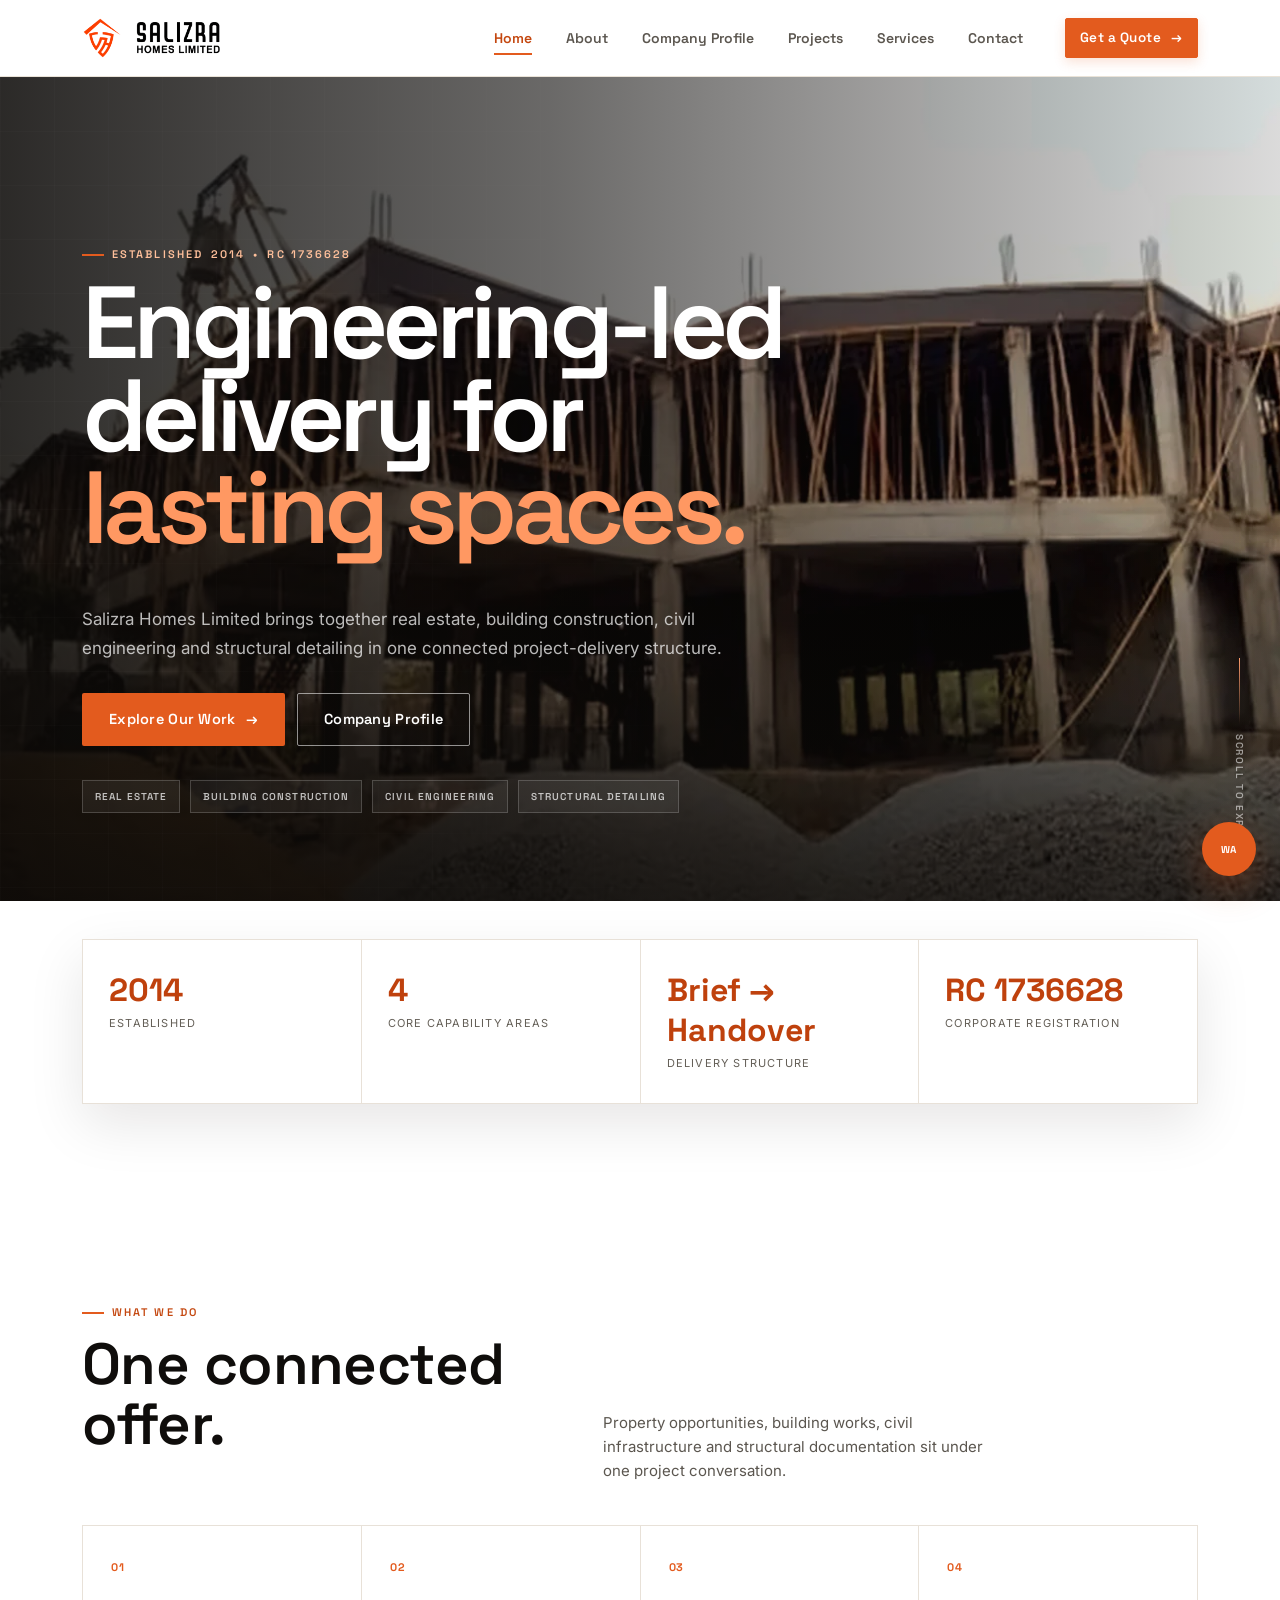
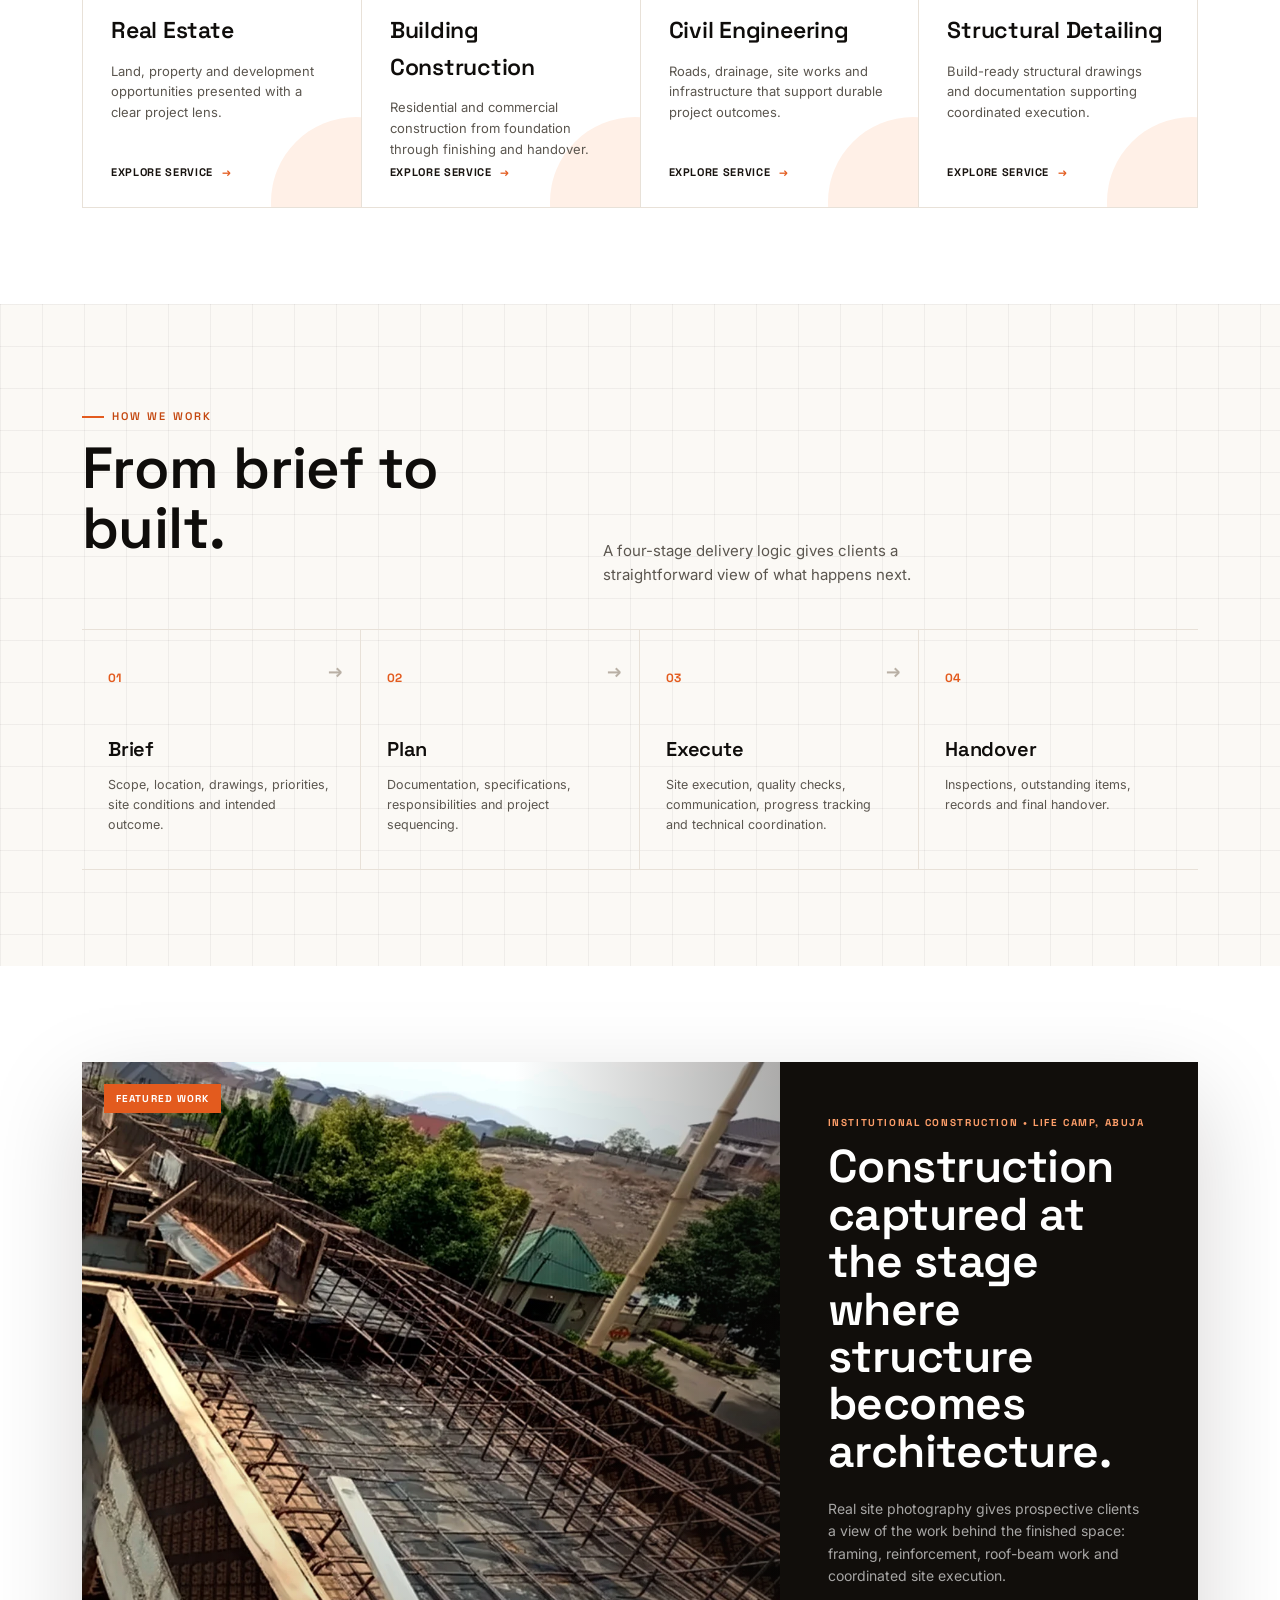
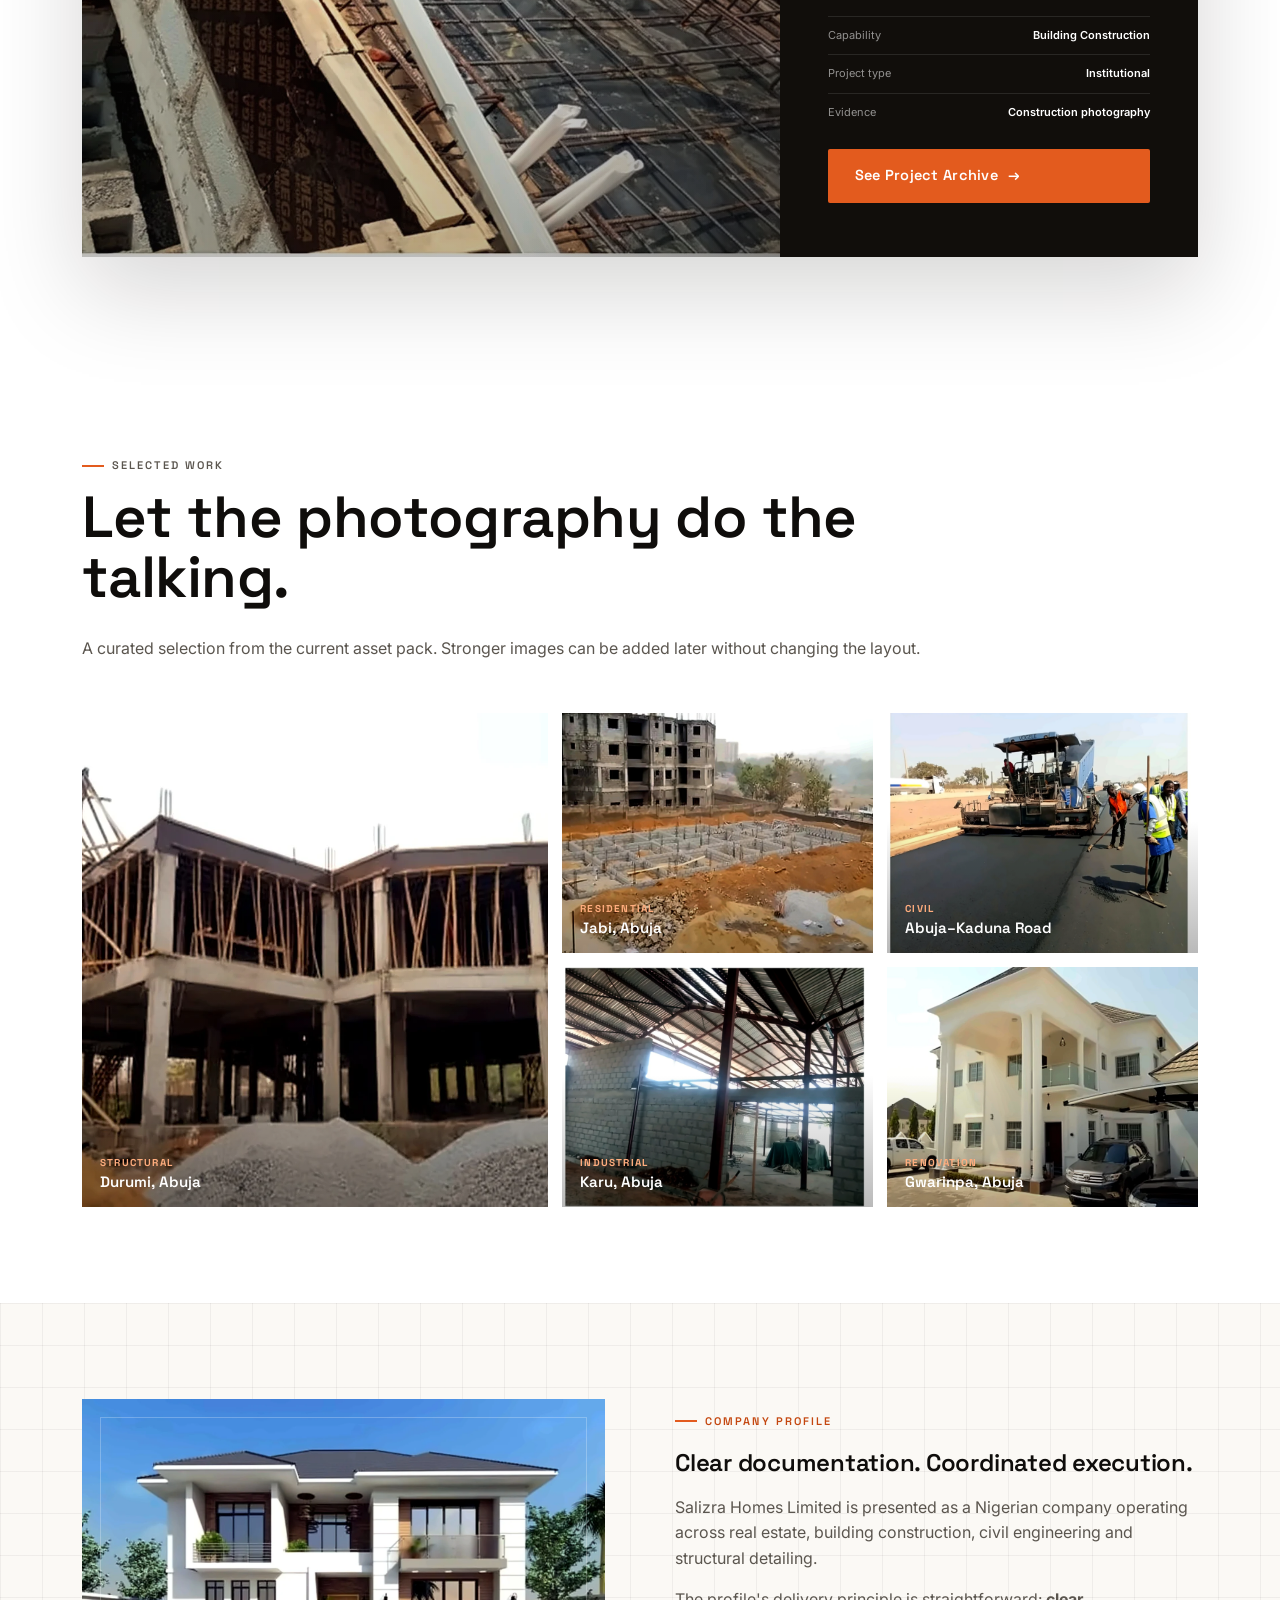
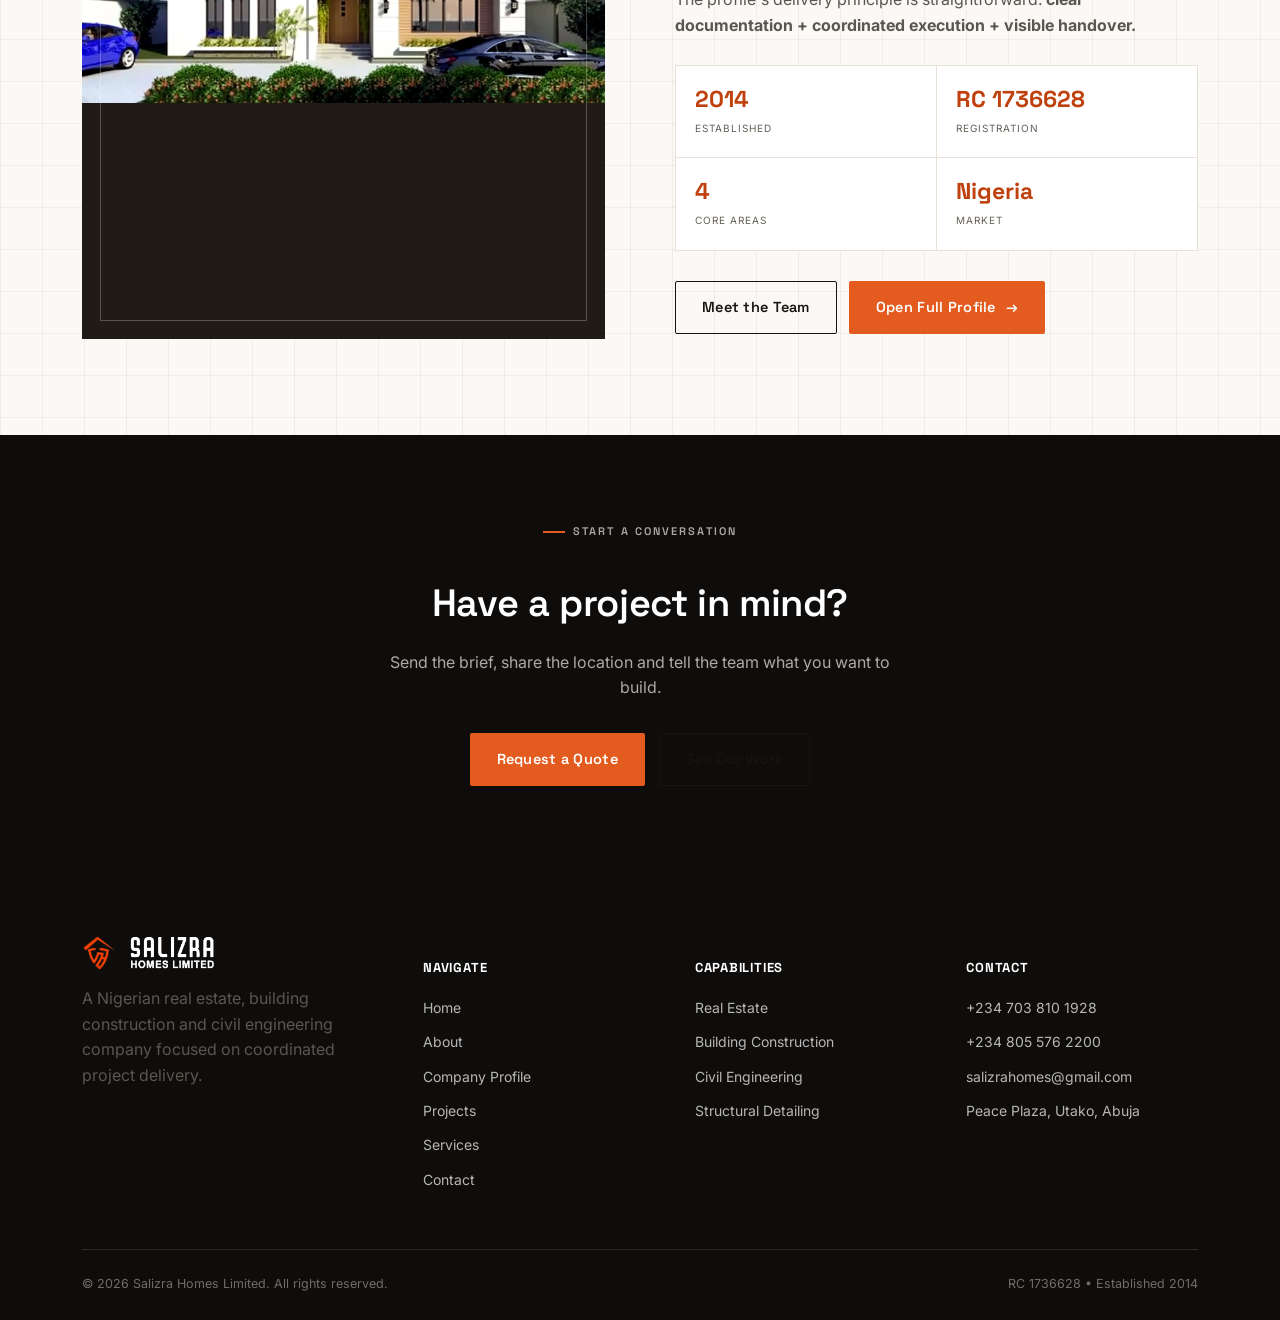
==== commit 5de6bc0c: "Fix real-data gaps: update address, phone, team, credentials, project statuses, service breakdown, F" ====
--- a/index.html
+++ b/index.html
@@ -6,4 +6,4 @@
 <section class="section"><div class="container"><div class="feature-showcase reveal"><div class="feature-showcase-media"><span class="feature-badge">Featured Work</span><img src="images/projects/NMCN_HeadOffice_LifeCamp_Construction_3.webp" alt="NMCN Head Office construction at Life Camp, Abuja" loading="lazy"></div><div class="feature-showcase-copy"><span class="feature-kicker">Institutional construction • Life Camp, Abuja</span><h3>Construction captured at the stage where structure becomes architecture.</h3><p>Real site photography gives prospective clients a view of the work behind the finished space: framing, reinforcement, roof-beam work and coordinated site execution.</p><div class="feature-points"><div><span>Capability</span><b>Building Construction</b></div><div><span>Project type</span><b>Institutional</b></div><div><span>Evidence</span><b>Construction photography</b></div></div><a href="projects.html" class="btn btn-primary">See Project Archive <span class="btn-arrow">→</span></a></div></div></div></section>
 <section class="section"><div class="container"><div class="section-head"><p class="eyebrow">Selected Work</p><h2>Let the photography do the talking.</h2><p>A curated selection from the current asset pack. Stronger images can be added later without changing the layout.</p></div><div class="photo-grid"><a class="photo-tile large reveal" href="projects.html"><img src="images/projects/Structural_Frame_Work_Durumi_Abuja.webp" alt="Structural frame work in Durumi, Abuja" loading="lazy"><span class="photo-label"><span>Structural</span><b>Durumi, Abuja</b></span></a><a class="photo-tile reveal" href="projects.html"><img src="images/projects/Terrace_Duplex_Jabi_Abuja.webp" alt="Terrace duplex construction in Jabi, Abuja" loading="lazy"><span class="photo-label"><span>Residential</span><b>Jabi, Abuja</b></span></a><a class="photo-tile reveal" href="projects.html"><img src="images/projects/AbujaKaduna_Road_Construction_2.webp" alt="Abuja–Kaduna road construction" loading="lazy"><span class="photo-label"><span>Civil</span><b>Abuja–Kaduna Road</b></span></a><a class="photo-tile reveal" href="projects.html"><img src="images/projects/SteelPortalFrame_BestDivinePlastics_Karu_2.webp" alt="Steel portal frame works at Karu, Abuja" loading="lazy"><span class="photo-label"><span>Industrial</span><b>Karu, Abuja</b></span></a><a class="photo-tile reveal" href="projects.html"><img src="images/projects/Duplex_Renovation_Gwarinpa_2.webp" alt="Duplex renovation in Gwarinpa, Abuja" loading="lazy"><span class="photo-label"><span>Renovation</span><b>Gwarinpa, Abuja</b></span></a></div></div></section>
 <section class="section blueprint"><div class="container"><div class="split-feature"><div class="split-feature-media reveal"><img src="images/projects/Duplex_Render_Lokoja_Kogi.webp" alt="Duplex concept render for Lokoja, Kogi" loading="lazy"></div><div class="reveal"><p class="eyebrow">Company Profile</p><h2>Clear documentation. Coordinated execution.</h2><p>Salizra Homes Limited is presented as a Nigerian company operating across real estate, building construction, civil engineering and structural detailing.</p><p>The profile's delivery principle is straightforward: <strong>clear documentation + coordinated execution + visible handover.</strong></p><div class="fact-row"><div class="fact"><b data-site-founded></b><span>Established</span></div><div class="fact"><b data-site-registration></b><span>Registration</span></div><div class="fact"><b>4</b><span>Core areas</span></div><div class="fact"><b>Nigeria</b><span>Market</span></div></div><div class="home-actions"><a href="about.html" class="btn btn-outline">Meet the Team</a><a href="company-profile.html" class="btn btn-primary">Open Full Profile <span class="btn-arrow">→</span></a></div></div></div></div></section>
-<section class="cta-band"><div class="container"><p class="eyebrow">Start a Conversation</p><h2>Have a project in mind?</h2><p>Send the brief, share the location and tell the team what you want to build.</p><div class="cta-actions"><a href="contact.html" class="btn btn-primary">Request a Quote</a><a href="projects.html" class="btn btn-outline">See Our Work</a></div></div></section></main><footer class="site-footer"><div class="container"><div class="footer-grid"><div><div class="footer-brand"><img src="images/logo/salizra-icon.png" alt="Salizra Homes Limited" width="34" height="34"><span><b>SALIZRA</b><span>Homes Limited</span></span></div><p>A Nigerian real estate, building construction and civil engineering company focused on coordinated project delivery.</p></div><div class="footer-col"><h5>Navigate</h5><ul><li><a href="index.html">Home</a></li><li><a href="about.html">About</a></li><li><a href="company-profile.html">Company Profile</a></li><li><a href="projects.html">Projects</a></li><li><a href="services.html">Services</a></li><li><a href="contact.html">Contact</a></li></ul></div><div class="footer-col"><h5>Capabilities</h5><ul><li><a href="services.html">Real Estate</a></li><li><a href="services.html">Building Construction</a></li><li><a href="services.html">Civil Engineering</a></li><li><a href="services.html">Structural Detailing</a></li></ul></div><div class="footer-col"><h5>Contact</h5><ul><li><a data-site-phone="0" href="#"></a></li><li><a data-site-phone="1" href="#"></a></li><li><a data-site-email href="#"></a></li><li data-site-address></li></ul></div></div><div class="footer-bottom"><span>© <span id="year"></span> Salizra Homes Limited. All rights reserved.</span><span><span data-site-registration></span> • Established <span data-site-founded></span></span></div></div></footer><a data-site-whatsapp href="#" class="wa-float" target="_blank" rel="noopener noreferrer" aria-label="Chat with Salizra Homes on WhatsApp"><span class="wa-tooltip">Chat with us</span><span class="wa-symbol">WA</span></a><script src="js/site-data.js"></script><script src="js/main.js"></script><script src="js/premium.js"></script></body></html>+<section class="cta-band"><div class="container"><p class="eyebrow">Start a Conversation</p><h2>Have a project in mind?</h2><p>Send the brief, share the location and tell the team what you want to build.</p><div class="cta-actions"><a href="contact.html" class="btn btn-primary">Request a Quote</a><a href="projects.html" class="btn btn-outline">See Our Work</a></div></div></section></main><footer class="site-footer"><div class="container"><div class="footer-grid"><div><div class="footer-brand"><img src="images/logo/salizra-icon.png" alt="Salizra Homes Limited" width="34" height="34"><span><b>SALIZRA</b><span>Homes Limited</span></span></div><p>A Nigerian real estate, building construction and civil engineering company focused on coordinated project delivery.</p></div><div class="footer-col"><h5>Navigate</h5><ul><li><a href="index.html">Home</a></li><li><a href="about.html">About</a></li><li><a href="company-profile.html">Company Profile</a></li><li><a href="projects.html">Projects</a></li><li><a href="services.html">Services</a></li><li><a href="contact.html">Contact</a></li></ul></div><div class="footer-col"><h5>Capabilities</h5><ul><li><a href="services.html">Real Estate</a></li><li><a href="services.html">Building Construction</a></li><li><a href="services.html">Civil Engineering</a></li><li><a href="services.html">Structural Detailing</a></li></ul></div><div class="footer-col"><h5>Contact</h5><ul><li><a data-site-phone="0" href="#"></a></li><li><a data-site-phone="1" href="#"></a></li><li><a data-site-email href="#"></a></li><li data-site-address></li></ul></div></div><div class="footer-bottom"><span>© <span id="year"></span> Salizra Homes Limited. All rights reserved.</span><span><span data-site-registration></span> • Established <span data-site-founded></span></span></div></div></footer><a data-site-whatsapp href="https://wa.me/2347038101928" class="wa-float" target="_blank" rel="noopener noreferrer" aria-label="Chat with Salizra Homes on WhatsApp"><span class="wa-tooltip">Chat with us</span><span class="wa-symbol">WA</span></a><script src="js/site-data.js"></script><script src="js/main.js"></script><script src="js/premium.js"></script></body></html>
